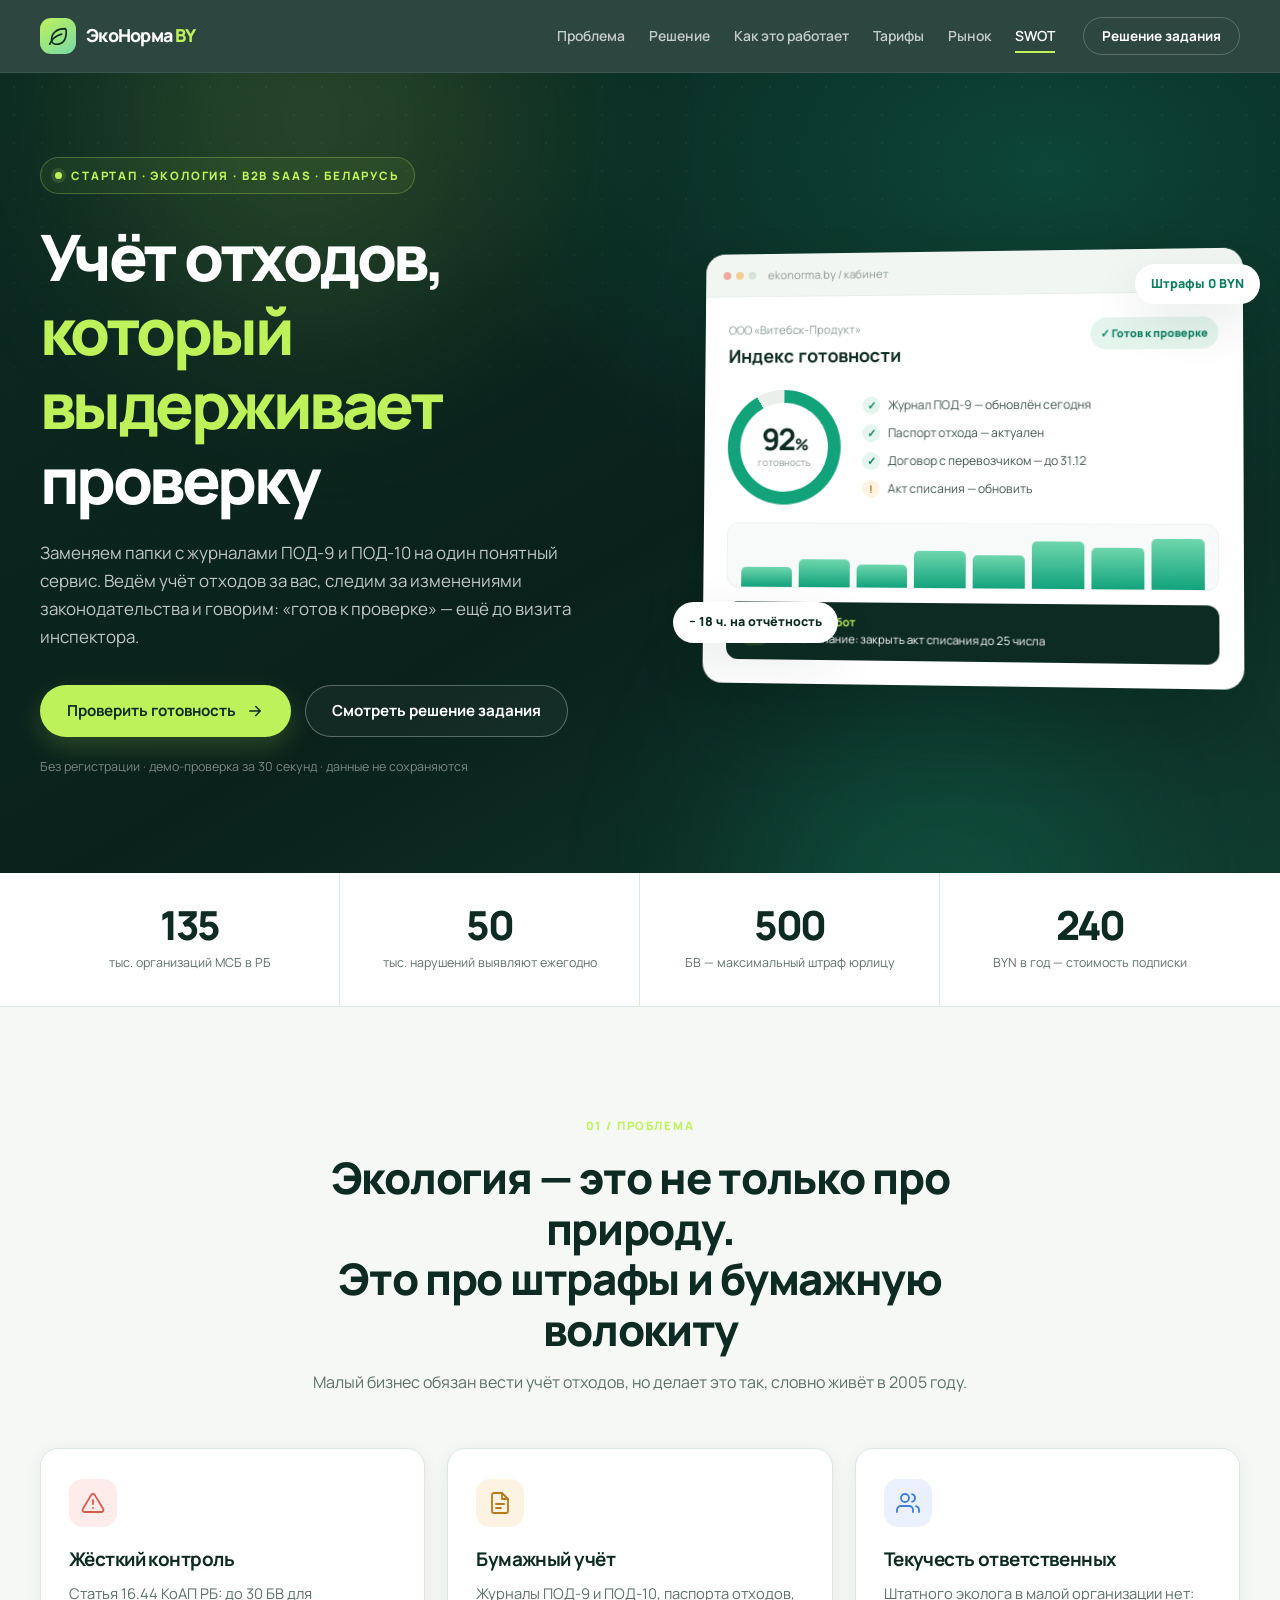
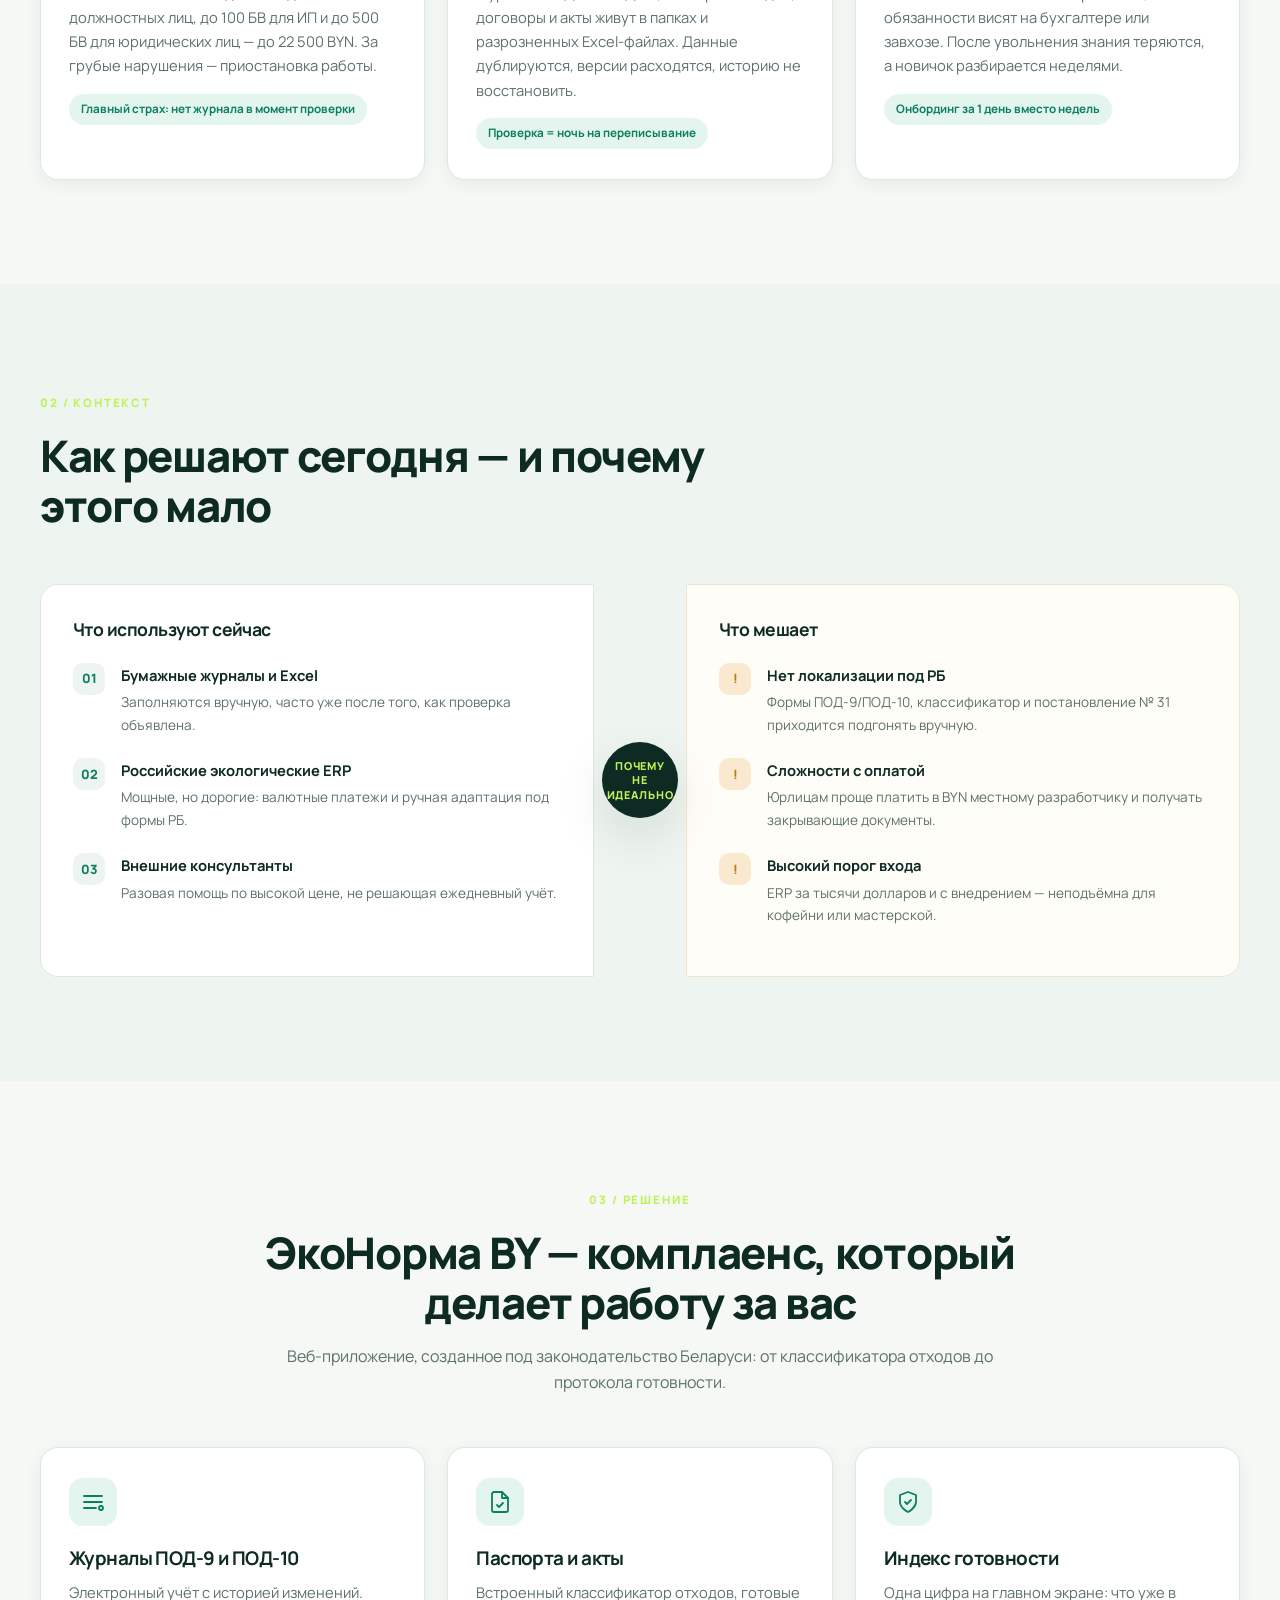
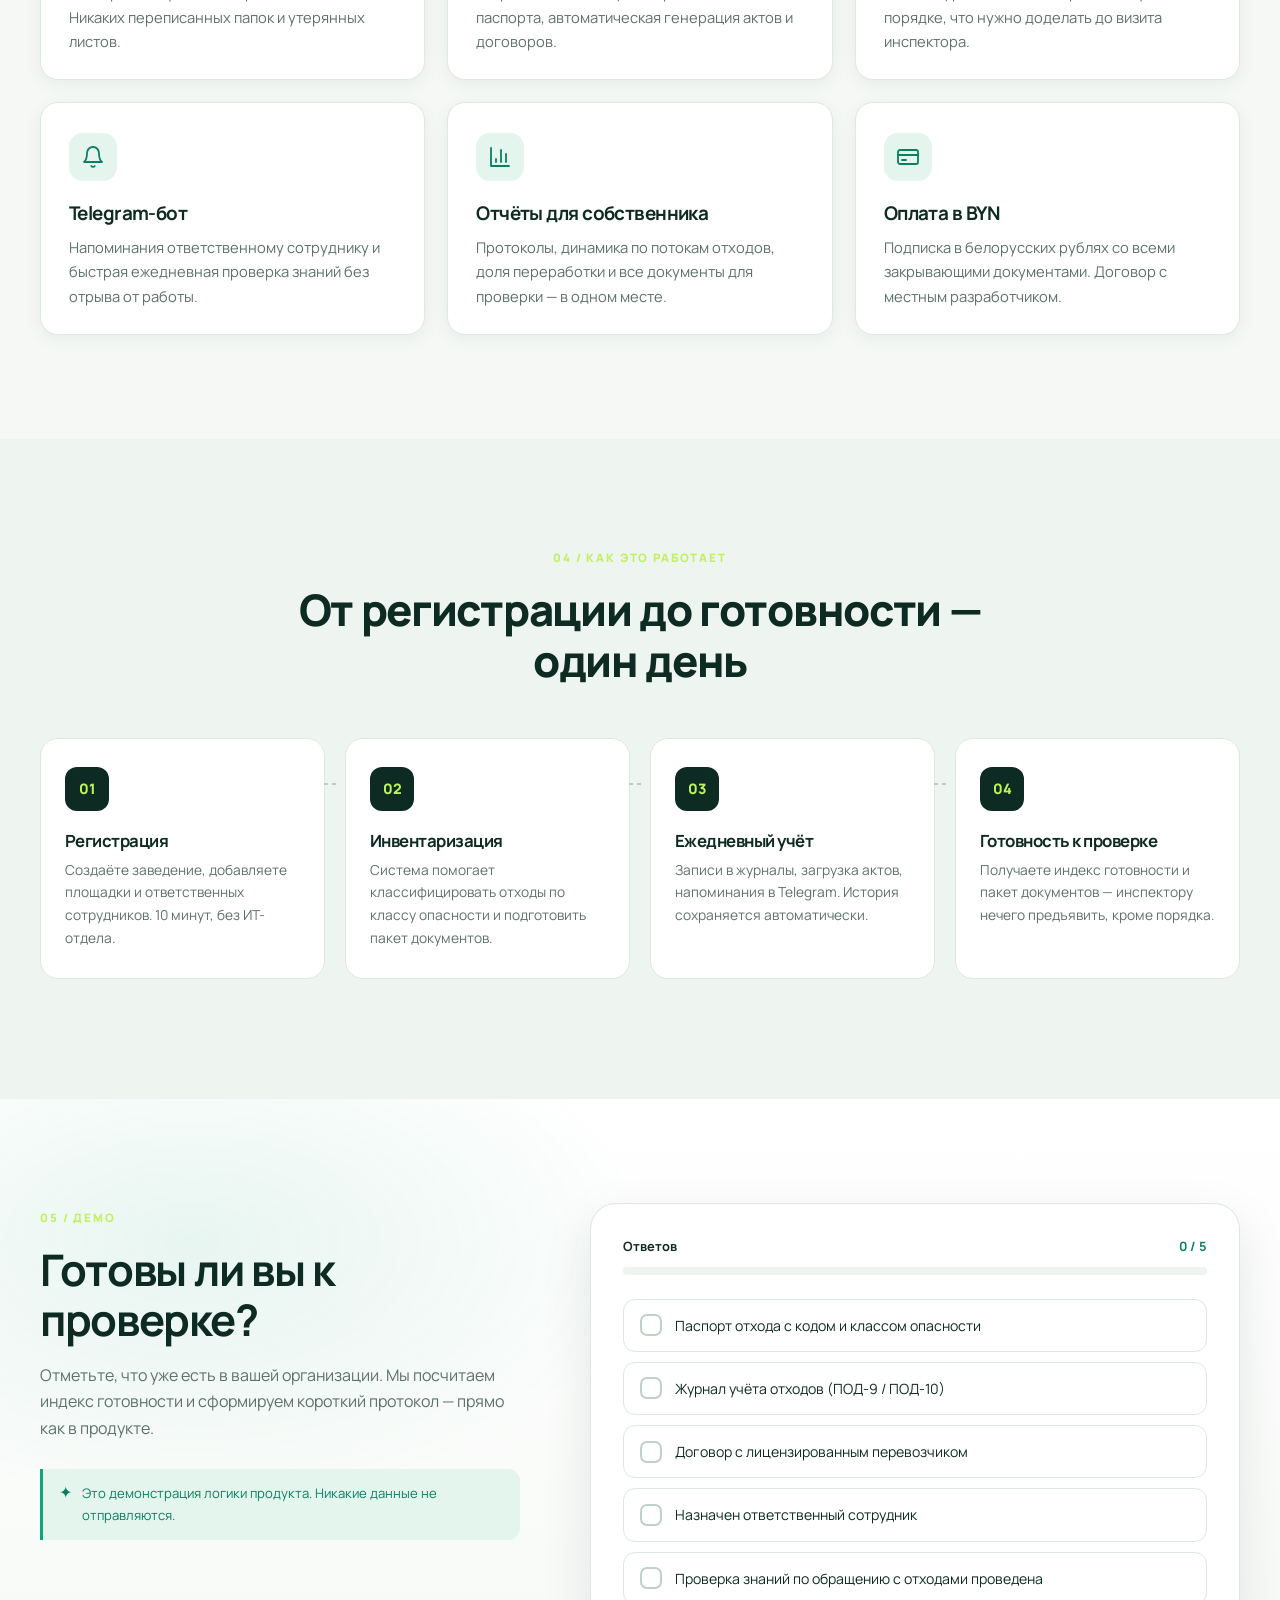
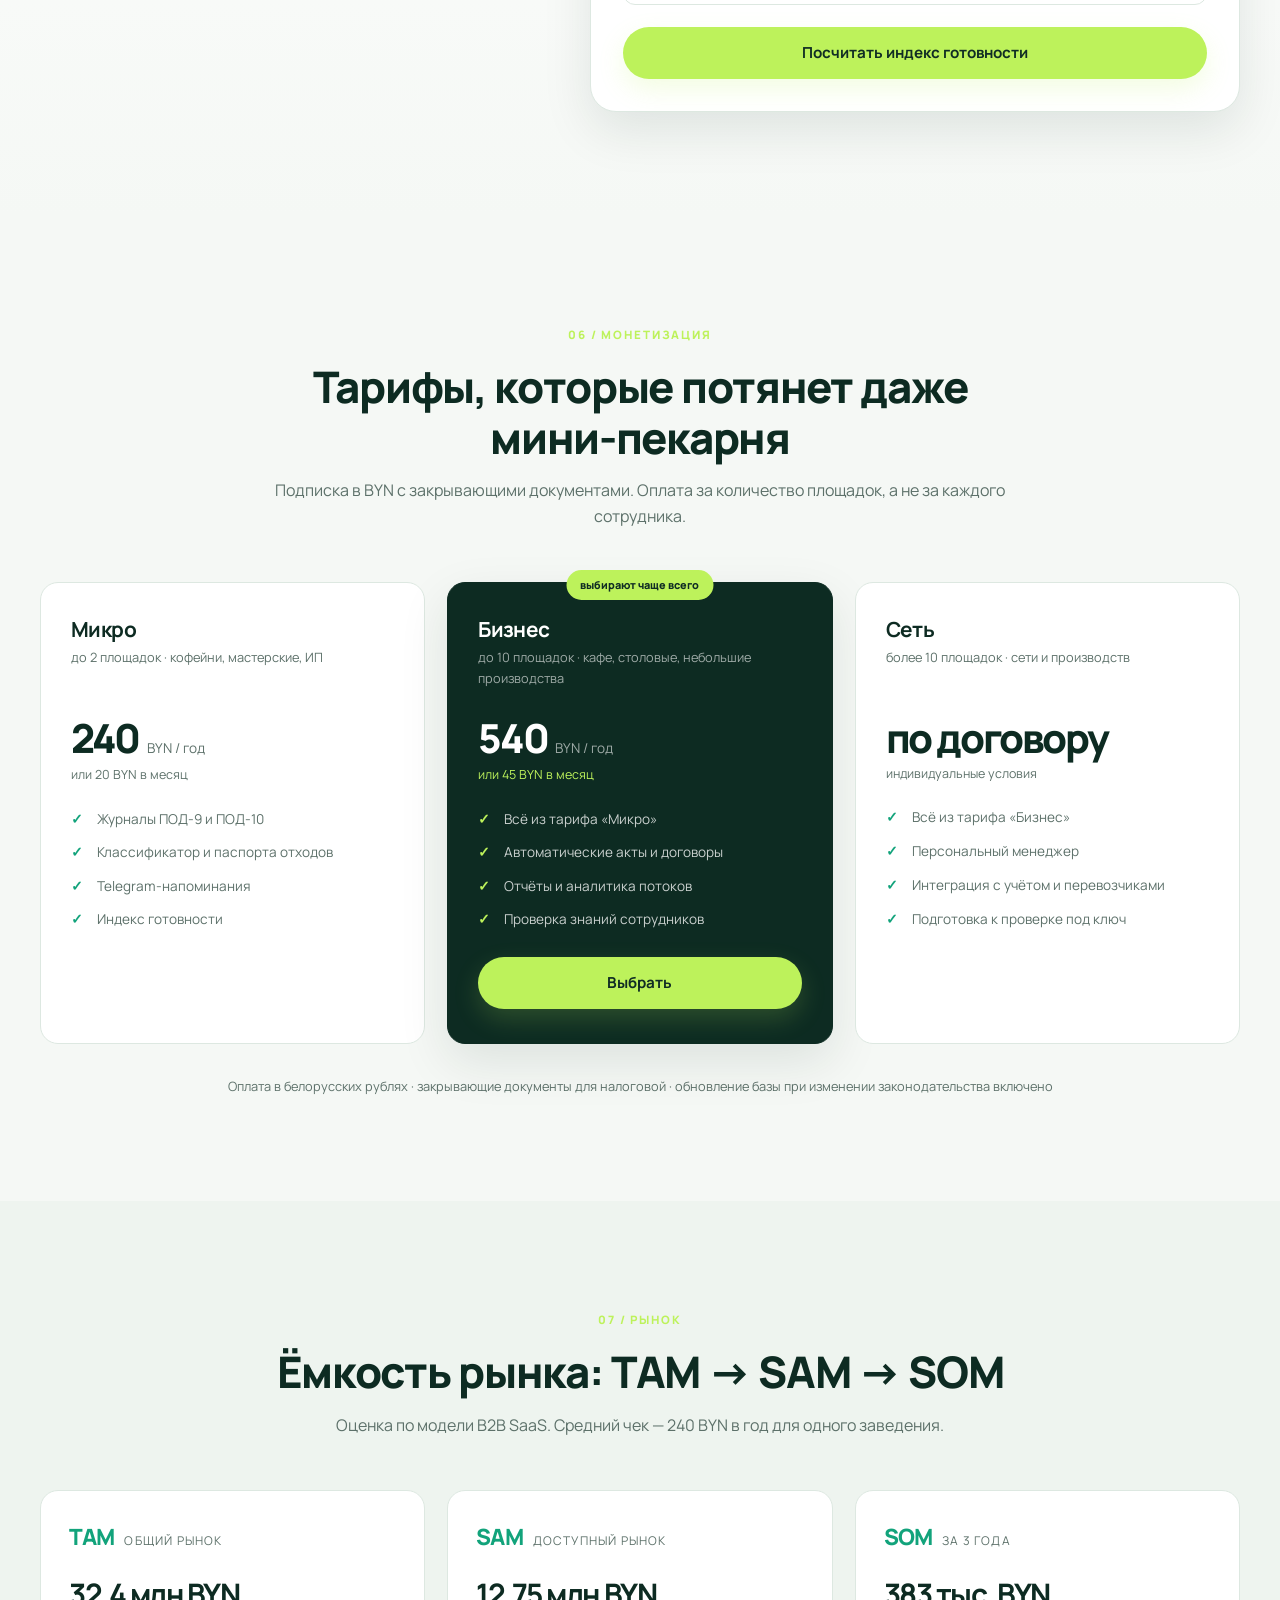
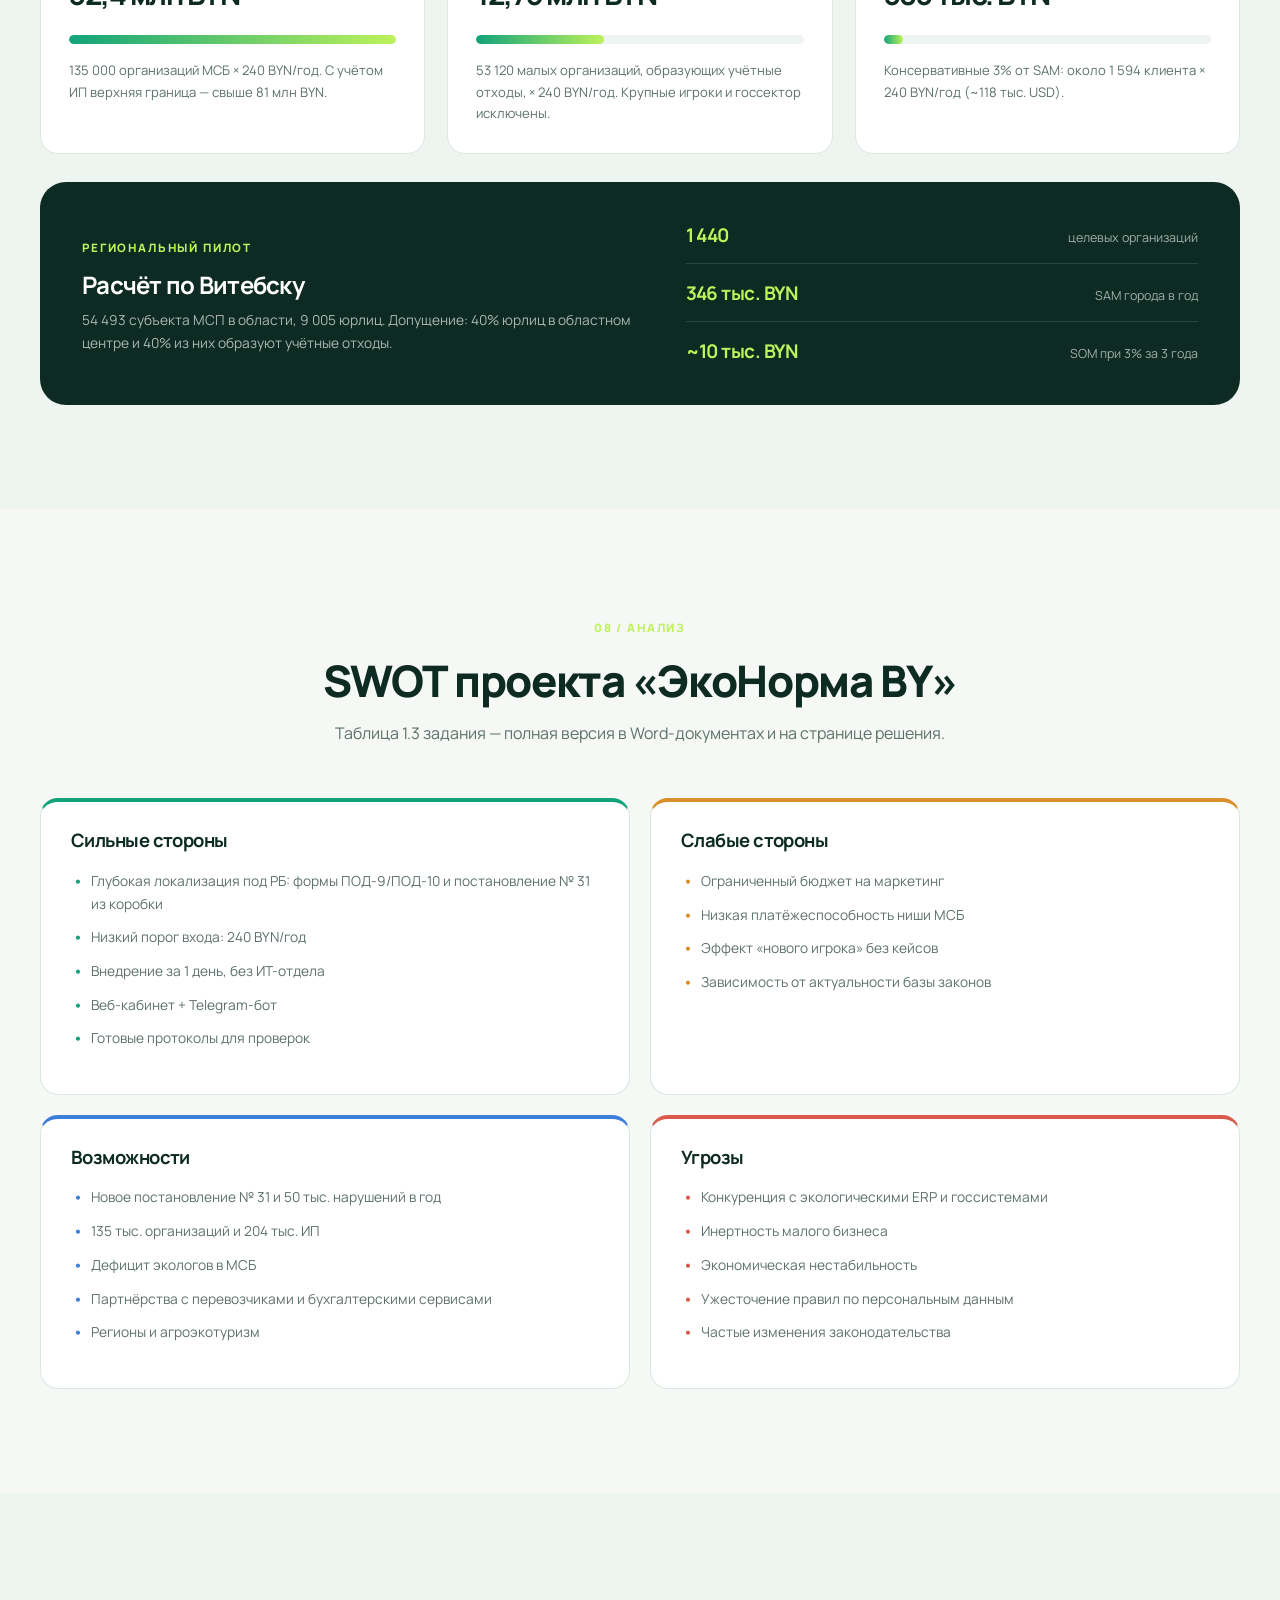
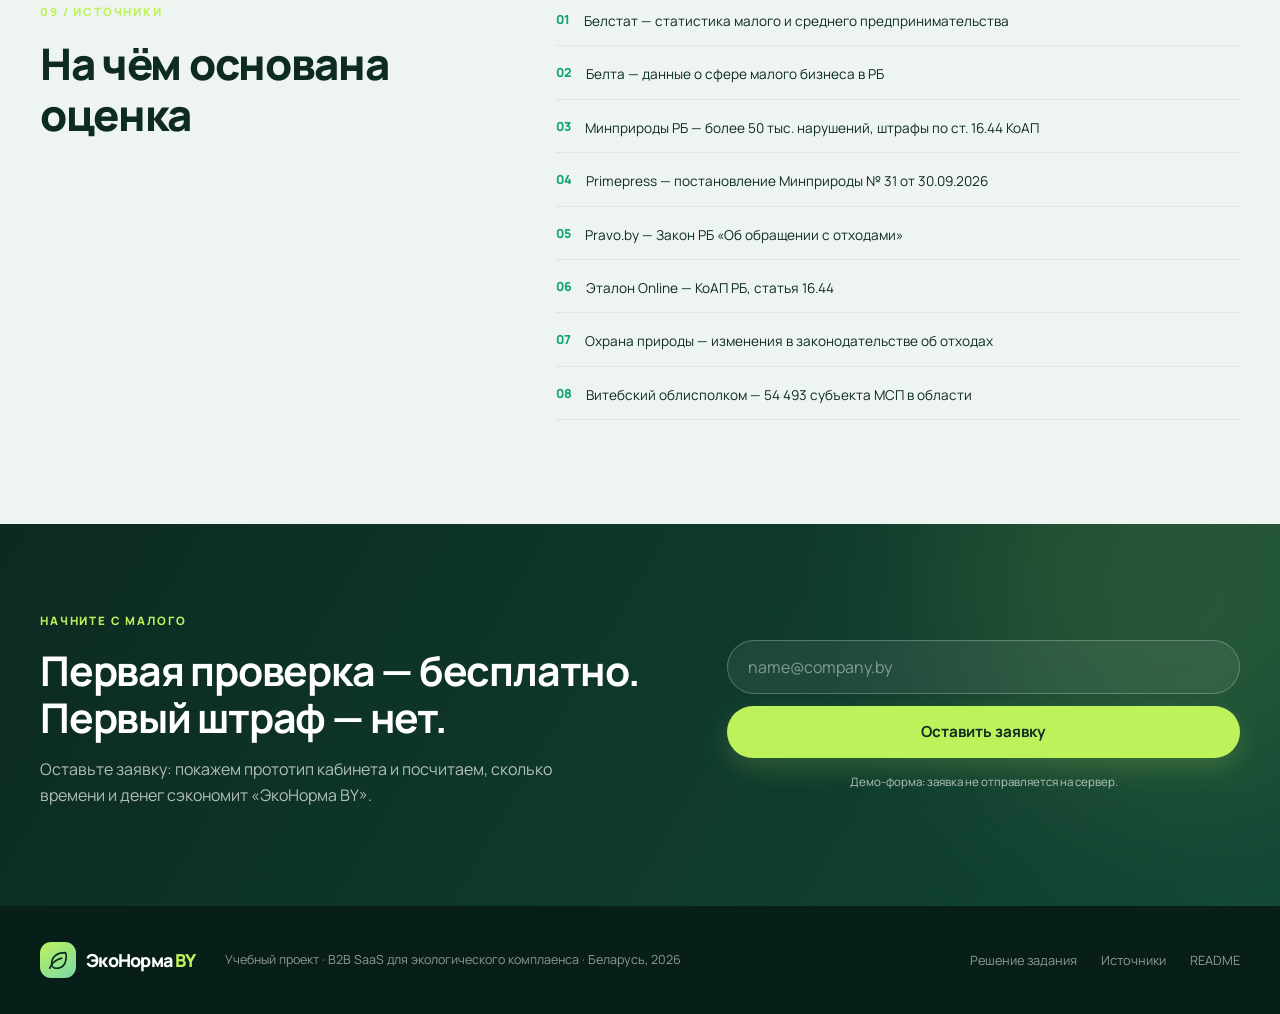
==== index.html @ dafb64b1 "Add NeuroHR-style startup deliverables: 4 docs, landing page, solution and docs generator" ====
<!DOCTYPE html>
<html lang="ru">
<head>
  <meta charset="UTF-8">
  <meta name="viewport" content="width=device-width, initial-scale=1.0">
  <meta name="theme-color" content="#0c2a22">
  <meta name="description" content="ЭкоНорма BY — SaaS для цифрового учёта отходов и подготовки к проверкам Минприроды. Журналы ПОД-9/ПОД-10, Telegram-бот, отчётность в BYN.">
  <meta property="og:title" content="ЭкоНорма BY — учёт отходов без штрафов">
  <meta property="og:description" content="Цифровой журнал учёта отходов, автоматические акты и индекс готовности к проверке для малого бизнеса Беларуси.">
  <meta property="og:type" content="website">
  <title>ЭкоНорма BY — учёт отходов, который выдерживает проверку</title>
  <link rel="icon" href="data:image/svg+xml,%3Csvg xmlns='http://www.w3.org/2000/svg' viewBox='0 0 32 32'%3E%3Crect width='32' height='32' rx='9' fill='%230c2a22'/%3E%3Cpath d='M25 7C14 7 8 12 8 20a6 6 0 0 0 6 6c8 0 12-6 12-16 0-2-1-3-1-3z' fill='none' stroke='%23bdf25b' stroke-width='2'/%3E%3Cpath d='M5 27c2-6 6-9 13-11' fill='none' stroke='%23bdf25b' stroke-width='2'/%3E%3C/svg%3E">
  <link rel="preconnect" href="https://fonts.googleapis.com">
  <link rel="preconnect" href="https://fonts.gstatic.com" crossorigin>
  <link href="https://fonts.googleapis.com/css2?family=Manrope:wght@400;500;600;700;800&amp;display=swap" rel="stylesheet">
  <link rel="stylesheet" href="assets/styles.css">
  <script src="assets/app.js" defer></script>
</head>
<body>
  <a class="skip-link" href="#main">Перейти к содержимому</a>

  <!-- ================= HEADER ================= -->
  <header class="site-header" id="top">
    <div class="container header-inner">
      <a class="brand" href="#top" aria-label="ЭкоНорма BY — на главную">
        <span class="brand-mark" aria-hidden="true">
          <svg viewBox="0 0 24 24" fill="none" stroke="currentColor" stroke-width="1.8" stroke-linecap="round" stroke-linejoin="round">
            <path d="M20 4C10 4 5 9 5 16a5 5 0 0 0 5 5c7 0 11-5 11-14 0-2-1-3-1-3z"/>
            <path d="M3 21c2-6 6-9 13-11"/>
          </svg>
        </span>
        <span class="brand-name">ЭкоНорма<span class="brand-suffix">BY</span></span>
      </a>

      <nav class="nav" id="nav" aria-label="Основная навигация">
        <a href="#problem">Проблема</a>
        <a href="#solution">Решение</a>
        <a href="#how">Как это работает</a>
        <a href="#tariffs">Тарифы</a>
        <a href="#market">Рынок</a>
        <a href="#swot">SWOT</a>
      </nav>

      <div class="header-actions">
        <a class="btn btn-sm btn-ghost" href="reshenie.html">Решение задания</a>
        <button class="menu-toggle" type="button" aria-label="Открыть меню" aria-expanded="false" aria-controls="nav">
          <span></span><span></span><span></span>
        </button>
      </div>
    </div>
  </header>

  <main id="main">
    <!-- ================= HERO ================= -->
    <section class="hero">
      <div class="hero-glow hero-glow-one" aria-hidden="true"></div>
      <div class="hero-glow hero-glow-two" aria-hidden="true"></div>
      <div class="container hero-grid">
        <div class="hero-copy">
          <div class="eyebrow"><span class="pulse"></span> Стартап · Экология · B2B SaaS · Беларусь</div>
          <h1>Учёт отходов,<br><span>который выдерживает</span><br>проверку</h1>
          <p class="hero-lead">
            Заменяем папки с журналами ПОД-9 и ПОД-10 на один понятный сервис.
            Ведём учёт отходов за вас, следим за изменениями законодательства
            и говорим: «готов к проверке» — ещё до визита инспектора.
          </p>
          <div class="hero-actions">
            <a class="btn btn-primary" href="#demo">
              Проверить готовность
              <svg viewBox="0 0 24 24" fill="none" stroke="currentColor" stroke-width="2" stroke-linecap="round" stroke-linejoin="round" aria-hidden="true"><path d="M5 12h14M13 6l6 6-6 6"/></svg>
            </a>
            <a class="btn btn-outline" href="reshenie.html">Смотреть решение задания</a>
          </div>
          <p class="hero-footnote">Без регистрации · демо-проверка за 30 секунд · данные не сохраняются</p>
        </div>

        <div class="hero-visual" aria-label="Пример личного кабинета">
          <div class="mock-window">
            <div class="mock-topbar">
              <div class="mock-dots"><i></i><i></i><i></i></div>
              <span>ekonorma.by / кабинет</span>
              <span class="mock-lock">● защищено</span>
            </div>
            <div class="mock-body">
              <div class="mock-heading">
                <div>
                  <small>ООО «Витебск-Продукт»</small>
                  <strong>Индекс готовности</strong>
                </div>
                <span class="mock-badge">✓ Готов к проверке</span>
              </div>

              <div class="gauge-row">
                <div class="gauge" role="img" aria-label="Индекс готовности 92 процента">
                  <div class="gauge-inner"><strong>92<span>%</span></strong><small>готовность</small></div>
                </div>
                <ul class="mock-list">
                  <li><span class="mock-ok">✓</span> Журнал ПОД-9 — обновлён сегодня</li>
                  <li><span class="mock-ok">✓</span> Паспорт отхода — актуален</li>
                  <li><span class="mock-ok">✓</span> Договор с перевозчиком — до 31.12</li>
                  <li><span class="mock-warn">!</span> Акт списания — обновить</li>
                </ul>
              </div>

              <div class="mock-chart" aria-hidden="true">
                <span style="--h:38%"></span><span style="--h:52%"></span><span style="--h:44%"></span>
                <span style="--h:70%"></span><span style="--h:61%"></span><span style="--h:88%"></span>
                <span style="--h:76%"></span><span style="--h:94%"></span>
              </div>

              <div class="mock-toast">
                <span class="toast-icon">✦</span>
                <span><b>Telegram-бот</b><br>Напоминание: закрыть акт списания до 25 числа</span>
              </div>
            </div>
          </div>
          <div class="float-chip float-chip-one">− 18 ч. на отчётность</div>
          <div class="float-chip float-chip-two">Штрафы 0 BYN</div>
        </div>
      </div>
    </section>

    <!-- ================= STATS ================= -->
    <section class="stats" aria-label="Ключевые цифры рынка">
      <div class="container stats-grid">
        <div class="stat"><strong data-count="135">0</strong><span>тыс. организаций МСБ в РБ</span></div>
        <div class="stat"><strong data-count="50">0</strong><span>тыс. нарушений выявляют ежегодно</span></div>
        <div class="stat"><strong data-count="500">0</strong><span>БВ — максимальный штраф юрлицу</span></div>
        <div class="stat"><strong data-count="240">0</strong><span>BYN в год — стоимость подписки</span></div>
      </div>
    </section>

    <!-- ================= PROBLEM ================= -->
    <section class="section" id="problem">
      <div class="container">
        <div class="section-head">
          <span class="kicker">01 / Проблема</span>
          <h2>Экология — это не только про природу.<br>Это про штрафы и бумажную волокиту</h2>
          <p>Малый бизнес обязан вести учёт отходов, но делает это так, словно живёт в 2005 году.</p>
        </div>

        <div class="cards cards-3">
          <article class="card reveal">
            <span class="card-icon icon-red">
              <svg viewBox="0 0 24 24" fill="none" stroke="currentColor" stroke-width="1.8" stroke-linecap="round" stroke-linejoin="round" aria-hidden="true"><path d="M10.3 3.9 1.8 18a2 2 0 0 0 1.7 3h17a2 2 0 0 0 1.7-3L13.7 3.9a2 2 0 0 0-3.4 0z"/><path d="M12 9v4M12 17h.01"/></svg>
            </span>
            <h3>Жёсткий контроль</h3>
            <p>Статья 16.44 КоАП РБ: до 30 БВ для должностных лиц, до 100 БВ для ИП и до 500 БВ для юридических лиц — до 22 500 BYN. За грубые нарушения — приостановка работы.</p>
            <span class="card-tag">Главный страх: нет журнала в момент проверки</span>
          </article>

          <article class="card reveal">
            <span class="card-icon icon-amber">
              <svg viewBox="0 0 24 24" fill="none" stroke="currentColor" stroke-width="1.8" stroke-linecap="round" stroke-linejoin="round" aria-hidden="true"><path d="M14 2H6a2 2 0 0 0-2 2v16a2 2 0 0 0 2 2h12a2 2 0 0 0 2-2V8z"/><path d="M14 2v6h6M8 13h8M8 17h5"/></svg>
            </span>
            <h3>Бумажный учёт</h3>
            <p>Журналы ПОД-9 и ПОД-10, паспорта отходов, договоры и акты живут в папках и разрозненных Excel-файлах. Данные дублируются, версии расходятся, историю не восстановить.</p>
            <span class="card-tag">Проверка = ночь на переписывание</span>
          </article>

          <article class="card reveal">
            <span class="card-icon icon-blue">
              <svg viewBox="0 0 24 24" fill="none" stroke="currentColor" stroke-width="1.8" stroke-linecap="round" stroke-linejoin="round" aria-hidden="true"><path d="M17 21v-2a4 4 0 0 0-4-4H5a4 4 0 0 0-4 4v2"/><circle cx="9" cy="7" r="4"/><path d="M23 21v-2a4 4 0 0 0-3-3.87M16 3.13a4 4 0 0 1 0 7.75"/></svg>
            </span>
            <h3>Текучесть ответственных</h3>
            <p>Штатного эколога в малой организации нет: обязанности висят на бухгалтере или завхозе. После увольнения знания теряются, а новичок разбирается неделями.</p>
            <span class="card-tag">Онбординг за 1 день вместо недель</span>
          </article>
        </div>
      </div>
    </section>

    <!-- ================= CURRENT SOLUTIONS ================= -->
    <section class="section section-tint">
      <div class="container">
        <div class="section-head section-head-left">
          <span class="kicker">02 / Контекст</span>
          <h2>Как решают сегодня — и почему этого мало</h2>
        </div>
        <div class="compare">
          <div class="compare-col">
            <h3>Что используют сейчас</h3>
            <ul class="plain-list">
              <li><span>01</span><div><b>Бумажные журналы и Excel</b><p>Заполняются вручную, часто уже после того, как проверка объявлена.</p></div></li>
              <li><span>02</span><div><b>Российские экологические ERP</b><p>Мощные, но дорогие: валютные платежи и ручная адаптация под формы РБ.</p></div></li>
              <li><span>03</span><div><b>Внешние консультанты</b><p>Разовая помощь по высокой цене, не решающая ежедневный учёт.</p></div></li>
            </ul>
          </div>
          <div class="compare-divider" aria-hidden="true"><span>почему<br>не идеально</span></div>
          <div class="compare-col compare-col-accent">
            <h3>Что мешает</h3>
            <ul class="plain-list">
              <li><span>!</span><div><b>Нет локализации под РБ</b><p>Формы ПОД-9/ПОД-10, классификатор и постановление № 31 приходится подгонять вручную.</p></div></li>
              <li><span>!</span><div><b>Сложности с оплатой</b><p>Юрлицам проще платить в BYN местному разработчику и получать закрывающие документы.</p></div></li>
              <li><span>!</span><div><b>Высокий порог входа</b><p>ERP за тысячи долларов и с внедрением — неподъёмна для кофейни или мастерской.</p></div></li>
            </ul>
          </div>
        </div>
      </div>
    </section>

    <!-- ================= SOLUTION ================= -->
    <section class="section" id="solution">
      <div class="container">
        <div class="section-head">
          <span class="kicker">03 / Решение</span>
          <h2>ЭкоНорма BY — комплаенс, который делает работу за вас</h2>
          <p>Веб-приложение, созданное под законодательство Беларуси: от классификатора отходов до протокола готовности.</p>
        </div>

        <div class="cards cards-3">
          <article class="card feature reveal">
            <span class="card-icon icon-green">
              <svg viewBox="0 0 24 24" fill="none" stroke="currentColor" stroke-width="1.8" stroke-linecap="round" stroke-linejoin="round" aria-hidden="true"><path d="M3 6h18M3 12h18M3 18h12"/><circle cx="20" cy="18" r="2"/></svg>
            </span>
            <h3>Журналы ПОД-9 и ПОД-10</h3>
            <p>Электронный учёт с историей изменений. Никаких переписанных папок и утерянных листов.</p>
          </article>
          <article class="card feature reveal">
            <span class="card-icon icon-green">
              <svg viewBox="0 0 24 24" fill="none" stroke="currentColor" stroke-width="1.8" stroke-linecap="round" stroke-linejoin="round" aria-hidden="true"><path d="M14 2H6a2 2 0 0 0-2 2v16a2 2 0 0 0 2 2h12a2 2 0 0 0 2-2V8z"/><path d="M14 2v6h6M9 15l2 2 4-4"/></svg>
            </span>
            <h3>Паспорта и акты</h3>
            <p>Встроенный классификатор отходов, готовые паспорта, автоматическая генерация актов и договоров.</p>
          </article>
          <article class="card feature reveal">
            <span class="card-icon icon-green">
              <svg viewBox="0 0 24 24" fill="none" stroke="currentColor" stroke-width="1.8" stroke-linecap="round" stroke-linejoin="round" aria-hidden="true"><path d="M12 22s8-4 8-10V5l-8-3-8 3v7c0 6 8 10 8 10z"/><path d="m9 12 2 2 4-4"/></svg>
            </span>
            <h3>Индекс готовности</h3>
            <p>Одна цифра на главном экране: что уже в порядке, что нужно доделать до визита инспектора.</p>
          </article>
          <article class="card feature reveal">
            <span class="card-icon icon-green">
              <svg viewBox="0 0 24 24" fill="none" stroke="currentColor" stroke-width="1.8" stroke-linecap="round" stroke-linejoin="round" aria-hidden="true"><path d="M18 8a6 6 0 0 0-12 0c0 7-3 9-3 9h18s-3-2-3-9"/><path d="M13.7 21a2 2 0 0 1-3.4 0"/></svg>
            </span>
            <h3>Telegram-бот</h3>
            <p>Напоминания ответственному сотруднику и быстрая ежедневная проверка знаний без отрыва от работы.</p>
          </article>
          <article class="card feature reveal">
            <span class="card-icon icon-green">
              <svg viewBox="0 0 24 24" fill="none" stroke="currentColor" stroke-width="1.8" stroke-linecap="round" stroke-linejoin="round" aria-hidden="true"><path d="M3 3v18h18"/><path d="M18 17V9M13 17V5M8 17v-3"/></svg>
            </span>
            <h3>Отчёты для собственника</h3>
            <p>Протоколы, динамика по потокам отходов, доля переработки и все документы для проверки — в одном месте.</p>
          </article>
          <article class="card feature reveal">
            <span class="card-icon icon-green">
              <svg viewBox="0 0 24 24" fill="none" stroke="currentColor" stroke-width="1.8" stroke-linecap="round" stroke-linejoin="round" aria-hidden="true"><rect x="2" y="5" width="20" height="14" rx="2"/><path d="M2 10h20M6 15h4"/></svg>
            </span>
            <h3>Оплата в BYN</h3>
            <p>Подписка в белорусских рублях со всеми закрывающими документами. Договор с местным разработчиком.</p>
          </article>
        </div>
      </div>
    </section>

    <!-- ================= HOW IT WORKS ================= -->
    <section class="section section-tint" id="how">
      <div class="container">
        <div class="section-head">
          <span class="kicker">04 / Как это работает</span>
          <h2>От регистрации до готовности — один день</h2>
        </div>
        <ol class="steps">
          <li class="step reveal"><span class="step-num">01</span><h3>Регистрация</h3><p>Создаёте заведение, добавляете площадки и ответственных сотрудников. 10 минут, без ИТ-отдела.</p></li>
          <li class="step reveal"><span class="step-num">02</span><h3>Инвентаризация</h3><p>Система помогает классифицировать отходы по классу опасности и подготовить пакет документов.</p></li>
          <li class="step reveal"><span class="step-num">03</span><h3>Ежедневный учёт</h3><p>Записи в журналы, загрузка актов, напоминания в Telegram. История сохраняется автоматически.</p></li>
          <li class="step reveal"><span class="step-num">04</span><h3>Готовность к проверке</h3><p>Получаете индекс готовности и пакет документов — инспектору нечего предъявить, кроме порядка.</p></li>
        </ol>
      </div>
    </section>

    <!-- ================= DEMO ================= -->
    <section class="section demo-section" id="demo">
      <div class="container demo-grid">
        <div class="demo-copy">
          <span class="kicker">05 / Демо</span>
          <h2>Готовы ли вы к проверке?</h2>
          <p>Отметьте, что уже есть в вашей организации. Мы посчитаем индекс готовности и сформируем короткий протокол — прямо как в продукте.</p>
          <div class="demo-hint"><span>✦</span> Это демонстрация логики продукта. Никакие данные не отправляются.</div>
        </div>

        <div class="demo-panel" id="checklist">
          <div class="demo-progress">
            <div class="demo-progress-top"><span>Ответов</span><strong id="answerCount">0 / 5</strong></div>
            <div class="progress-track"><div class="progress-fill" id="progressFill"></div></div>
          </div>
          <div class="check-list" role="group" aria-label="Чек-лист готовности">
            <label class="check-item"><input type="checkbox" value="passport"><span class="check-box"></span><span>Паспорт отхода с кодом и классом опасности</span></label>
            <label class="check-item"><input type="checkbox" value="journal"><span class="check-box"></span><span>Журнал учёта отходов (ПОД-9 / ПОД-10)</span></label>
            <label class="check-item"><input type="checkbox" value="contract"><span class="check-box"></span><span>Договор с лицензированным перевозчиком</span></label>
            <label class="check-item"><input type="checkbox" value="responsible"><span class="check-box"></span><span>Назначен ответственный сотрудник</span></label>
            <label class="check-item"><input type="checkbox" value="training"><span class="check-box"></span><span>Проверка знаний по обращению с отходами проведена</span></label>
          </div>
          <button class="btn btn-primary btn-block" id="checkBtn" type="button">Посчитать индекс готовности</button>
          <div class="demo-result" id="demoResult" hidden>
            <div class="result-head"><strong id="resultTitle"></strong><span id="resultScore"></span></div>
            <p id="resultText"></p>
            <button class="btn btn-outline btn-block" id="protocolBtn" type="button">Сформировать протокол</button>
          </div>
          <pre class="protocol" id="protocol" hidden></pre>
        </div>
      </div>
    </section>

    <!-- ================= TARIFFS ================= -->
    <section class="section" id="tariffs">
      <div class="container">
        <div class="section-head">
          <span class="kicker">06 / Монетизация</span>
          <h2>Тарифы, которые потянет даже мини-пекарня</h2>
          <p>Подписка в BYN с закрывающими документами. Оплата за количество площадок, а не за каждого сотрудника.</p>
        </div>
        <div class="tariffs">
          <article class="tariff reveal">
            <h3>Микро</h3>
            <p class="tariff-for">до 2 площадок · кофейни, мастерские, ИП</p>
            <div class="tariff-price"><strong>240</strong><span>BYN / год</span></div>
            <p class="tariff-month">или 20 BYN в месяц</p>
            <ul>
              <li>Журналы ПОД-9 и ПОД-10</li>
              <li>Классификатор и паспорта отходов</li>
              <li>Telegram-напоминания</li>
              <li>Индекс готовности</li>
            </ul>
            <a class="btn btn-outline btn-block" href="#cta">Выбрать</a>
          </article>
          <article class="tariff tariff-featured reveal">
            <span class="tariff-badge">выбирают чаще всего</span>
            <h3>Бизнес</h3>
            <p class="tariff-for">до 10 площадок · кафе, столовые, небольшие производства</p>
            <div class="tariff-price"><strong>540</strong><span>BYN / год</span></div>
            <p class="tariff-month">или 45 BYN в месяц</p>
            <ul>
              <li>Всё из тарифа «Микро»</li>
              <li>Автоматические акты и договоры</li>
              <li>Отчёты и аналитика потоков</li>
              <li>Проверка знаний сотрудников</li>
            </ul>
            <a class="btn btn-primary btn-block" href="#cta">Выбрать</a>
          </article>
          <article class="tariff reveal">
            <h3>Сеть</h3>
            <p class="tariff-for">более 10 площадок · сети и производств</p>
            <div class="tariff-price"><strong>по договору</strong></div>
            <p class="tariff-month">индивидуальные условия</p>
            <ul>
              <li>Всё из тарифа «Бизнес»</li>
              <li>Персональный менеджер</li>
              <li>Интеграция с учётом и перевозчиками</li>
              <li>Подготовка к проверке под ключ</li>
            </ul>
            <a class="btn btn-outline btn-block" href="#cta">Обсудить</a>
          </article>
        </div>
        <p class="tariff-note">Оплата в белорусских рублях · закрывающие документы для налоговой · обновление базы при изменении законодательства включено</p>
      </div>
    </section>

    <!-- ================= MARKET ================= -->
    <section class="section section-tint" id="market">
      <div class="container">
        <div class="section-head">
          <span class="kicker">07 / Рынок</span>
          <h2>Ёмкость рынка: TAM → SAM → SOM</h2>
          <p>Оценка по модели B2B SaaS. Средний чек — 240 BYN в год для одного заведения.</p>
        </div>

        <div class="market-grid">
          <div class="market-card reveal">
            <div class="market-label"><span>TAM</span><small>общий рынок</small></div>
            <strong>32,4 млн BYN</strong>
            <div class="bar"><i style="--w:100%"></i></div>
            <p>135 000 организаций МСБ × 240 BYN/год. С учётом ИП верхняя граница — свыше 81 млн BYN.</p>
          </div>
          <div class="market-card reveal">
            <div class="market-label"><span>SAM</span><small>доступный рынок</small></div>
            <strong>12,75 млн BYN</strong>
            <div class="bar"><i style="--w:39%"></i></div>
            <p>53 120 малых организаций, образующих учётные отходы, × 240 BYN/год. Крупные игроки и госсектор исключены.</p>
          </div>
          <div class="market-card reveal">
            <div class="market-label"><span>SOM</span><small>за 3 года</small></div>
            <strong>383 тыс. BYN</strong>
            <div class="bar"><i style="--w:6%"></i></div>
            <p>Консервативные 3% от SAM: около 1 594 клиента × 240 BYN/год (~118 тыс. USD).</p>
          </div>
        </div>

        <div class="vitebsk">
          <div>
            <span class="kicker">Региональный пилот</span>
            <h3>Расчёт по Витебску</h3>
            <p>54 493 субъекта МСП в области, 9 005 юрлиц. Допущение: 40% юрлиц в областном центре и 40% из них образуют учётные отходы.</p>
          </div>
          <div class="vitebsk-numbers">
            <div><strong>1 440</strong><span>целевых организаций</span></div>
            <div><strong>346 тыс. BYN</strong><span>SAM города в год</span></div>
            <div><strong>~10 тыс. BYN</strong><span>SOM при 3% за 3 года</span></div>
          </div>
        </div>
      </div>
    </section>

    <!-- ================= SWOT ================= -->
    <section class="section" id="swot">
      <div class="container">
        <div class="section-head">
          <span class="kicker">08 / Анализ</span>
          <h2>SWOT проекта «ЭкоНорма BY»</h2>
          <p>Таблица 1.3 задания — полная версия в Word-документах и на странице решения.</p>
        </div>
        <div class="swot-grid">
          <div class="swot swot-s reveal"><h3>Сильные стороны</h3><ul>
            <li>Глубокая локализация под РБ: формы ПОД-9/ПОД-10 и постановление № 31 из коробки</li>
            <li>Низкий порог входа: 240 BYN/год</li>
            <li>Внедрение за 1 день, без ИТ-отдела</li>
            <li>Веб-кабинет + Telegram-бот</li>
            <li>Готовые протоколы для проверок</li>
          </ul></div>
          <div class="swot swot-w reveal"><h3>Слабые стороны</h3><ul>
            <li>Ограниченный бюджет на маркетинг</li>
            <li>Низкая платёжеспособность ниши МСБ</li>
            <li>Эффект «нового игрока» без кейсов</li>
            <li>Зависимость от актуальности базы законов</li>
          </ul></div>
          <div class="swot swot-o reveal"><h3>Возможности</h3><ul>
            <li>Новое постановление № 31 и 50 тыс. нарушений в год</li>
            <li>135 тыс. организаций и 204 тыс. ИП</li>
            <li>Дефицит экологов в МСБ</li>
            <li>Партнёрства с перевозчиками и бухгалтерскими сервисами</li>
            <li>Регионы и агроэкотуризм</li>
          </ul></div>
          <div class="swot swot-t reveal"><h3>Угрозы</h3><ul>
            <li>Конкуренция с экологическими ERP и госсистемами</li>
            <li>Инертность малого бизнеса</li>
            <li>Экономическая нестабильность</li>
            <li>Ужесточение правил по персональным данным</li>
            <li>Частые изменения законодательства</li>
          </ul></div>
        </div>
      </div>
    </section>

    <!-- ================= SOURCES ================= -->
    <section class="section section-tint" id="sources">
      <div class="container sources-grid">
        <div class="section-head section-head-left">
          <span class="kicker">09 / Источники</span>
          <h2>На чём основана оценка</h2>
        </div>
        <ol class="sources-list">
          <li><a href="https://www.belstat.gov.by/" target="_blank" rel="noopener">Белстат — статистика малого и среднего предпринимательства</a></li>
          <li><a href="https://belta.by/" target="_blank" rel="noopener">Белта — данные о сфере малого бизнеса в РБ</a></li>
          <li><a href="https://minpriroda.gov.by/ru/news-ru/view/minprirody-vyjavilo-bolee-50-tys-narushenij-prirodooxrannogo-zakonodatelstva-5331/" target="_blank" rel="noopener">Минприроды РБ — более 50 тыс. нарушений, штрафы по ст. 16.44 КоАП</a></li>
          <li><a href="https://primepress.by/news/ekonomika/poryadok_inventarizatsii_i_oformleniya_pasporta_perevozki_otkhodov_proizvodstva_utochnen_v_belarusi-57288" target="_blank" rel="noopener">Primepress — постановление Минприроды № 31 от 30.09.2026</a></li>
          <li><a href="https://pravo.by/document?guid=3871&amp;p0=h10700271" target="_blank" rel="noopener">Pravo.by — Закон РБ «Об обращении с отходами»</a></li>
          <li><a href="https://etalonline.by/document?regnum=hk2100091" target="_blank" rel="noopener">Эталон Online — КоАП РБ, статья 16.44</a></li>
          <li><a href="https://ohranaprirody.gov.by/chto-izmenitsya-v-zakonodatelstve-ob-obrashhenii-s-othodami/" target="_blank" rel="noopener">Охрана природы — изменения в законодательстве об отходах</a></li>
          <li><a href="https://vitebsk-region.gov.by/ekonomika/predprinimatelstvo/en" target="_blank" rel="noopener">Витебский облисполком — 54 493 субъекта МСП в области</a></li>
        </ol>
      </div>
    </section>

    <!-- ================= CTA ================= -->
    <section class="cta" id="cta">
      <div class="cta-glow" aria-hidden="true"></div>
      <div class="container cta-inner">
        <div>
          <span class="kicker">Начните с малого</span>
          <h2>Первая проверка — бесплатно.<br>Первый штраф — нет.</h2>
          <p>Оставьте заявку: покажем прототип кабинета и посчитаем, сколько времени и денег сэкономит «ЭкоНорма BY».</p>
        </div>
        <form class="cta-form" id="leadForm" novalidate>
          <label class="sr-only" for="email">Ваш e-mail</label>
          <input id="email" name="email" type="email" placeholder="name@company.by" required autocomplete="email">
          <button class="btn btn-primary" type="submit">Оставить заявку</button>
          <p class="form-note" id="formNote">Демо-форма: заявка не отправляется на сервер.</p>
        </form>
      </div>
    </section>
  </main>

  <!-- ================= FOOTER ================= -->
  <footer class="footer">
    <div class="container footer-inner">
      <a class="brand" href="#top">
        <span class="brand-mark" aria-hidden="true">
          <svg viewBox="0 0 24 24" fill="none" stroke="currentColor" stroke-width="1.8" stroke-linecap="round" stroke-linejoin="round"><path d="M20 4C10 4 5 9 5 16a5 5 0 0 0 5 5c7 0 11-5 11-14 0-2-1-3-1-3z"/><path d="M3 21c2-6 6-9 13-11"/></svg>
        </span>
        <span class="brand-name">ЭкоНорма<span class="brand-suffix">BY</span></span>
      </a>
      <p>Учебный проект · B2B SaaS для экологического комплаенса · Беларусь, 2026</p>
      <div class="footer-links">
        <a href="reshenie.html">Решение задания</a>
        <a href="#sources">Источники</a>
        <a href="README.md">README</a>
      </div>
    </div>
  </footer>
</body>
</html>
---- assets/styles.css ----
/* ============================================================
   ЭкоНорма BY — стили лендинга
   ============================================================ */

:root {
  --ink: #0d2b22;
  --ink-2: #143a2f;
  --green: #12a37b;
  --green-dark: #0b7f60;
  --green-soft: #e4f5ee;
  --lime: #bdf25b;
  --bg: #f5f8f5;
  --surface: #ffffff;
  --tint: #eef4ef;
  --muted: #5d716a;
  --line: #dde8e1;
  --red: #d95a4a;
  --amber: #d9902b;
  --blue: #3d7fd6;
  --shadow-sm: 0 4px 18px rgba(13, 43, 34, .06);
  --shadow-md: 0 18px 50px rgba(13, 43, 34, .10);
  --shadow-lg: 0 40px 90px rgba(4, 28, 21, .28);
  --radius: 18px;
  --radius-lg: 26px;
  --font: "Manrope", -apple-system, BlinkMacSystemFont, "Segoe UI", Roboto, "Helvetica Neue", Arial, sans-serif;
}

*, *::before, *::after { box-sizing: border-box; }

html { scroll-behavior: smooth; scroll-padding-top: 84px; }

body {
  margin: 0;
  font-family: var(--font);
  color: var(--ink);
  background: var(--bg);
  line-height: 1.65;
  -webkit-font-smoothing: antialiased;
  overflow-x: hidden;
}

img, svg { display: block; max-width: 100%; }
a { color: inherit; text-decoration: none; }
button, input { font: inherit; }
h1, h2, h3, p, ul, ol { margin-top: 0; }
h1, h2, h3 { line-height: 1.16; letter-spacing: -.03em; }
ul, ol { padding-left: 0; list-style: none; }

.sr-only {
  position: absolute; width: 1px; height: 1px; padding: 0; margin: -1px;
  overflow: hidden; clip: rect(0, 0, 0, 0); white-space: nowrap; border: 0;
}

.skip-link {
  position: fixed; top: -60px; left: 16px; z-index: 1000;
  background: var(--lime); color: var(--ink); padding: 10px 16px; border-radius: 8px;
  font-weight: 700; transition: top .2s;
}
.skip-link:focus { top: 12px; }

:focus-visible { outline: 3px solid var(--lime); outline-offset: 3px; }

.container { width: min(1200px, calc(100% - 48px)); margin-inline: auto; }

/* ---------------- Buttons ---------------- */
.btn {
  display: inline-flex; align-items: center; justify-content: center; gap: 10px;
  min-height: 52px; padding: 0 26px; border-radius: 100px; border: 1px solid transparent;
  font-weight: 700; font-size: .95rem; cursor: pointer; white-space: nowrap;
  transition: transform .2s, background .2s, border-color .2s, box-shadow .2s;
}
.btn svg { width: 18px; height: 18px; transition: transform .2s; }
.btn:hover svg { transform: translateX(4px); }
.btn:hover { transform: translateY(-2px); }
.btn:active { transform: translateY(0); }
.btn-sm { min-height: 38px; padding: 0 18px; font-size: .85rem; }
.btn-block { width: 100%; }
.btn-primary { background: var(--lime); color: #102d24; box-shadow: 0 10px 26px rgba(189, 242, 91, .18); }
.btn-primary:hover { background: #c9fa6c; box-shadow: 0 14px 34px rgba(189, 242, 91, .3); }
.btn-outline { border-color: rgba(255, 255, 255, .3); color: #fff; background: rgba(255, 255, 255, .04); }
.btn-outline:hover { border-color: var(--lime); color: var(--lime); background: rgba(189, 242, 91, .07); }
.btn-ghost { border-color: rgba(255, 255, 255, .22); color: #fff; }
.btn-ghost:hover { border-color: var(--lime); color: var(--lime); }

/* ---------------- Header ---------------- */
.site-header {
  position: sticky; top: 0; z-index: 100;
  background: rgba(12, 42, 34, .86);
  backdrop-filter: blur(16px); -webkit-backdrop-filter: blur(16px);
  border-bottom: 1px solid rgba(255, 255, 255, .08);
  transition: background .25s, box-shadow .25s;
}
.site-header.scrolled { background: rgba(9, 34, 27, .96); box-shadow: 0 10px 30px rgba(0, 0, 0, .18); }
.header-inner { display: flex; align-items: center; gap: 28px; min-height: 72px; }
.brand { display: inline-flex; align-items: center; gap: 10px; flex: 0 0 auto; }
.brand-mark {
  width: 36px; height: 36px; display: grid; place-items: center; border-radius: 11px;
  background: linear-gradient(145deg, var(--lime), #79d9a6); color: #0c2a22;
}
.brand-mark svg { width: 22px; height: 22px; }
.brand-name { color: #fff; font-size: 1.12rem; font-weight: 800; letter-spacing: -.04em; }
.brand-suffix { color: var(--lime); margin-left: 3px; }
.nav { display: flex; align-items: center; gap: 24px; margin-left: auto; }
.nav a {
  color: rgba(255, 255, 255, .72); font-size: .87rem; font-weight: 600;
  padding: 6px 0; position: relative; transition: color .2s;
}
.nav a::after {
  content: ""; position: absolute; left: 0; right: 100%; bottom: 0; height: 2px;
  background: var(--lime); transition: right .25s;
}
.nav a:hover, .nav a.active { color: #fff; }
.nav a:hover::after, .nav a.active::after { right: 0; }
.header-actions { display: flex; align-items: center; gap: 12px; }
.menu-toggle {
  display: none; width: 40px; height: 40px; border-radius: 10px;
  background: rgba(255, 255, 255, .08); border: 1px solid rgba(255, 255, 255, .16);
  cursor: pointer; padding: 10px;
}
.menu-toggle span { display: block; height: 2px; background: #fff; border-radius: 2px; margin: 4px 0; transition: .25s; }

/* ---------------- Hero ---------------- */
.hero {
  position: relative; overflow: hidden; padding: 84px 0 96px;
  background:
    radial-gradient(1000px 620px at 82% 12%, rgba(18, 163, 123, .28), transparent 60%),
    linear-gradient(150deg, #0c2a22 0%, #0a211b 55%, #103b2e 100%);
  color: #fff;
}
.hero::after {
  content: ""; position: absolute; inset: 0; pointer-events: none; opacity: .35;
  background-image: radial-gradient(rgba(255, 255, 255, .13) 1px, transparent 1px);
  background-size: 28px 28px;
  mask-image: linear-gradient(to bottom, #000, transparent 70%);
}
.hero-glow { position: absolute; border-radius: 50%; filter: blur(90px); pointer-events: none; }
.hero-glow-one { width: 420px; height: 420px; background: rgba(189, 242, 91, .14); top: -160px; left: 8%; }
.hero-glow-two { width: 380px; height: 380px; background: rgba(18, 163, 123, .22); bottom: -200px; right: 12%; }
.hero-grid {
  position: relative; z-index: 2; display: grid; grid-template-columns: 1.04fr .96fr;
  gap: 72px; align-items: center;
}
.eyebrow, .kicker {
  display: inline-flex; align-items: center; gap: 9px; text-transform: uppercase;
  letter-spacing: .16em; font-size: .72rem; font-weight: 800; color: var(--lime);
}
.eyebrow { padding: 8px 14px; border: 1px solid rgba(189, 242, 91, .28); border-radius: 100px; background: rgba(189, 242, 91, .06); }
.pulse { width: 7px; height: 7px; border-radius: 50%; background: var(--lime); box-shadow: 0 0 0 4px rgba(189, 242, 91, .14); }
.hero h1 { font-size: clamp(2.6rem, 5vw, 4.35rem); font-weight: 800; margin: 26px 0 22px; letter-spacing: -.055em; }
.hero h1 span { color: var(--lime); }
.hero-lead { max-width: 560px; color: rgba(255, 255, 255, .74); font-size: 1.06rem; margin-bottom: 34px; }
.hero-actions { display: flex; flex-wrap: wrap; gap: 14px; }
.hero-footnote { margin: 20px 0 0; font-size: .78rem; color: rgba(255, 255, 255, .46); }

/* ---------------- Mock dashboard ---------------- */
.hero-visual { position: relative; padding: 18px 0; }
.mock-window {
  background: #fff; border-radius: 20px; overflow: hidden; color: var(--ink);
  box-shadow: var(--shadow-lg); transform: perspective(1400px) rotateY(-5deg) rotateX(2deg);
  transition: transform .5s;
}
.hero-visual:hover .mock-window { transform: perspective(1400px) rotateY(0) rotateX(0); }
.mock-topbar {
  display: flex; align-items: center; gap: 12px; padding: 12px 18px;
  background: #f2f6f3; border-bottom: 1px solid #e7eee9;
  font-size: .72rem; color: #8b9b94;
}
.mock-dots { display: flex; gap: 5px; }
.mock-dots i { width: 8px; height: 8px; border-radius: 50%; background: #d6e2da; }
.mock-dots i:first-child { background: #f0a89f; }
.mock-dots i:nth-child(2) { background: #f0cf92; }
.mock-lock { margin-left: auto; color: var(--green); font-weight: 700; }
.mock-body { padding: 24px; }
.mock-heading { display: flex; align-items: flex-start; justify-content: space-between; gap: 12px; }
.mock-heading small { display: block; color: #8b9b94; font-size: .72rem; }
.mock-heading strong { display: block; font-size: 1.15rem; margin-top: 2px; }
.mock-badge {
  background: var(--green-soft); color: var(--green-dark); font-size: .68rem; font-weight: 800;
  padding: 7px 10px; border-radius: 100px; white-space: nowrap;
}
.gauge-row { display: flex; align-items: center; gap: 22px; margin: 20px 0 18px; }
.gauge {
  flex: 0 0 116px; height: 116px; border-radius: 50%; display: grid; place-items: center;
  background: conic-gradient(var(--green) 0 92%, #eaf1ec 92% 100%);
  box-shadow: inset 0 0 0 1px rgba(0, 0, 0, .03);
}
.gauge-inner {
  width: 90px; height: 90px; border-radius: 50%; background: #fff; display: grid;
  place-content: center; text-align: center;
}
.gauge-inner strong { font-size: 1.9rem; letter-spacing: -.05em; line-height: 1; }
.gauge-inner strong span { font-size: 1rem; }
.gauge-inner small { font-size: .62rem; color: #8b9b94; }
.mock-list { flex: 1; display: grid; gap: 8px; margin: 0; font-size: .76rem; color: #42564e; }
.mock-list li { display: flex; align-items: center; gap: 8px; }
.mock-ok, .mock-warn {
  width: 18px; height: 18px; flex: 0 0 18px; border-radius: 50%; display: grid;
  place-items: center; font-size: .66rem; font-weight: 800;
  background: var(--green-soft); color: var(--green-dark);
}
.mock-warn { background: #fdf3e2; color: #b97a1c; }
.mock-chart {
  display: flex; align-items: flex-end; gap: 7px; height: 66px; padding: 10px 14px 0;
  border-radius: 12px; background: #f7faf8; border: 1px solid #eef3ef;
}
.mock-chart span {
  flex: 1; height: var(--h); border-radius: 5px 5px 0 0;
  background: linear-gradient(to top, var(--green), #6fd6ae);
}
.mock-toast {
  display: flex; align-items: center; gap: 11px; margin-top: 14px; padding: 12px 14px;
  border-radius: 12px; background: #0d2b22; color: #fff; font-size: .72rem; line-height: 1.45;
}
.mock-toast b { color: var(--lime); }
.toast-icon {
  width: 30px; height: 30px; flex: 0 0 30px; border-radius: 9px; display: grid; place-items: center;
  background: rgba(189, 242, 91, .14); color: var(--lime);
}
.float-chip {
  position: absolute; z-index: 3; padding: 10px 16px; border-radius: 100px;
  background: #fff; color: var(--ink); font-size: .78rem; font-weight: 800;
  box-shadow: var(--shadow-md); animation: float 5s ease-in-out infinite;
}
.float-chip-one { left: -26px; bottom: 60px; }
.float-chip-two { right: -20px; top: 32px; animation-delay: -2.5s; color: var(--green-dark); }
@keyframes float { 0%, 100% { transform: translateY(0); } 50% { transform: translateY(-10px); } }

/* ---------------- Stats ---------------- */
.stats { background: #fff; border-bottom: 1px solid var(--line); }
.stats-grid { display: grid; grid-template-columns: repeat(4, 1fr); }
.stat { padding: 32px 24px; text-align: center; border-right: 1px solid var(--line); }
.stat:last-child { border-right: 0; }
.stat strong { display: block; font-size: 2.5rem; font-weight: 800; letter-spacing: -.06em; color: var(--ink); line-height: 1; }
.stat span { display: block; margin-top: 8px; font-size: .78rem; color: var(--muted); }

/* ---------------- Sections ---------------- */
.section { padding: 104px 0; }
.section-tint { background: var(--tint); }
.section-head { max-width: 760px; margin: 0 auto 52px; text-align: center; }
.section-head-left { margin-left: 0; text-align: left; }
.section-head h2 { font-size: clamp(1.9rem, 3.4vw, 2.9rem); font-weight: 800; margin: 16px 0 14px; }
.section-head p { color: var(--muted); font-size: 1rem; margin-bottom: 0; }

/* ---------------- Cards ---------------- */
.cards { display: grid; gap: 22px; }
.cards-3 { grid-template-columns: repeat(3, 1fr); }
.card {
  background: var(--surface); border: 1px solid var(--line); border-radius: var(--radius);
  padding: 30px 28px; box-shadow: var(--shadow-sm);
  transition: transform .3s, box-shadow .3s, border-color .3s;
}
.card:hover { transform: translateY(-6px); box-shadow: var(--shadow-md); border-color: #c9ded1; }
.card-icon {
  width: 48px; height: 48px; border-radius: 14px; display: grid; place-items: center; margin-bottom: 22px;
}
.card-icon svg { width: 24px; height: 24px; }
.icon-red { background: #fdece9; color: var(--red); }
.icon-amber { background: #fdf3e2; color: #b97a1c; }
.icon-blue { background: #eaf1fd; color: var(--blue); }
.icon-green { background: var(--green-soft); color: var(--green-dark); }
.card h3 { font-size: 1.18rem; margin-bottom: 10px; }
.card p { color: var(--muted); font-size: .92rem; margin-bottom: 16px; }
.card-tag {
  display: inline-block; font-size: .73rem; font-weight: 700; color: var(--green-dark);
  background: var(--green-soft); padding: 6px 12px; border-radius: 100px;
}
.card.feature { padding-bottom: 26px; }
.card.feature p { margin-bottom: 0; }

/* ---------------- Compare ---------------- */
.compare { display: grid; grid-template-columns: 1fr 92px 1fr; gap: 0; align-items: stretch; }
.compare-col { background: #fff; border: 1px solid var(--line); padding: 34px 32px; }
.compare-col:first-child { border-radius: var(--radius) 0 0 var(--radius); }
.compare-col-accent { border-radius: 0 var(--radius) var(--radius) 0; background: #fffdf7; border-color: #f0e6cf; }
.compare-col h3 { font-size: 1.1rem; margin-bottom: 24px; }
.plain-list { display: grid; gap: 22px; }
.plain-list li { display: flex; gap: 16px; }
.plain-list li > span {
  flex: 0 0 32px; height: 32px; border-radius: 10px; display: grid; place-items: center;
  background: var(--tint); color: var(--green-dark); font-size: .8rem; font-weight: 800;
}
.compare-col-accent .plain-list li > span { background: #fbe9cf; color: #b97a1c; }
.plain-list b { display: block; font-size: .92rem; margin-bottom: 4px; }
.plain-list p { margin: 0; color: var(--muted); font-size: .85rem; }
.compare-divider { display: grid; place-items: center; background: transparent; }
.compare-divider span {
  width: 76px; height: 76px; border-radius: 50%; display: grid; place-content: center; text-align: center;
  background: var(--ink); color: var(--lime); font-size: .68rem; font-weight: 800;
  text-transform: uppercase; letter-spacing: .08em; line-height: 1.3; box-shadow: var(--shadow-md); z-index: 1;
}

/* ---------------- Steps ---------------- */
.steps { display: grid; grid-template-columns: repeat(4, 1fr); gap: 20px; counter-reset: step; }
.step { position: relative; padding: 28px 24px; background: #fff; border: 1px solid var(--line); border-radius: var(--radius); }
.step:not(:last-child)::after {
  content: ""; position: absolute; top: 44px; right: -16px; width: 16px; height: 2px;
  background: repeating-linear-gradient(to right, #b9cdc1 0 4px, transparent 4px 8px);
}
.step-num {
  display: grid; place-items: center; width: 44px; height: 44px; border-radius: 12px;
  background: var(--ink); color: var(--lime); font-weight: 800; font-size: .9rem; margin-bottom: 20px;
}
.step h3 { font-size: 1.05rem; margin-bottom: 8px; }
.step p { margin: 0; font-size: .86rem; color: var(--muted); }

/* ---------------- Demo ---------------- */
.demo-section {
  background:
    radial-gradient(700px 400px at 15% 20%, rgba(18, 163, 123, .09), transparent 65%),
    linear-gradient(180deg, #fff, var(--bg));
}
.demo-grid { display: grid; grid-template-columns: .85fr 1.15fr; gap: 70px; align-items: start; }
.demo-copy h2 { font-size: clamp(1.9rem, 3.4vw, 2.9rem); margin: 16px 0; }
.demo-copy p { color: var(--muted); max-width: 480px; }
.demo-hint {
  display: flex; gap: 10px; align-items: flex-start; margin-top: 28px; padding: 14px 16px;
  border-left: 3px solid var(--green); background: var(--green-soft); border-radius: 0 12px 12px 0;
  font-size: .82rem; color: var(--green-dark);
}
.demo-hint span { font-size: 1rem; line-height: 1.2; }
.demo-panel { background: #fff; border: 1px solid var(--line); border-radius: var(--radius-lg); padding: 32px; box-shadow: var(--shadow-md); }
.demo-progress { margin-bottom: 24px; }
.demo-progress-top { display: flex; justify-content: space-between; font-size: .8rem; font-weight: 700; margin-bottom: 10px; }
.demo-progress-top strong { color: var(--green-dark); }
.progress-track { height: 8px; border-radius: 100px; background: var(--tint); overflow: hidden; }
.progress-fill { height: 100%; width: 0; border-radius: 100px; background: linear-gradient(90deg, var(--green), var(--lime)); transition: width .35s; }
.check-list { display: grid; gap: 10px; margin-bottom: 22px; }
.check-item {
  display: flex; align-items: center; gap: 13px; padding: 14px 16px; border-radius: 12px;
  border: 1px solid var(--line); cursor: pointer; font-size: .88rem;
  transition: background .2s, border-color .2s;
}
.check-item:hover { background: #f8fbf9; }
.check-item input { position: absolute; opacity: 0; width: 0; height: 0; }
.check-box {
  flex: 0 0 22px; width: 22px; height: 22px; border: 2px solid #bfd2c7; border-radius: 7px;
  display: grid; place-items: center; transition: .2s;
}
.check-item input:checked + .check-box { background: var(--green); border-color: var(--green); }
.check-item input:checked + .check-box::after { content: "✓"; color: #fff; font-size: .78rem; font-weight: 800; }
.check-item input:focus-visible + .check-box { outline: 3px solid var(--lime); outline-offset: 2px; }
.check-item:has(input:checked) { border-color: #a9d9c3; background: #f4fbf7; }
.demo-result { margin-top: 20px; padding: 20px; border-radius: 14px; background: var(--tint); }
.result-head { display: flex; justify-content: space-between; align-items: center; gap: 12px; margin-bottom: 8px; }
.result-head strong { font-size: 1.05rem; }
.result-head span { font-size: 1.6rem; font-weight: 800; color: var(--green-dark); letter-spacing: -.05em; }
.demo-result p { font-size: .85rem; color: var(--muted); margin-bottom: 14px; }
.protocol {
  margin: 16px 0 0; padding: 18px; border-radius: 12px; background: #0d2b22; color: #d8f5e6;
  font-family: ui-monospace, SFMono-Regular, Menlo, monospace; font-size: .74rem; line-height: 1.6;
  white-space: pre-wrap; overflow-x: auto;
}

/* ---------------- Tariffs ---------------- */
.tariffs { display: grid; grid-template-columns: repeat(3, 1fr); gap: 22px; align-items: stretch; }
.tariff {
  position: relative; background: #fff; border: 1px solid var(--line); border-radius: var(--radius);
  padding: 34px 30px; display: flex; flex-direction: column;
}
.tariff-featured { background: var(--ink); color: #fff; border-color: var(--ink); box-shadow: var(--shadow-md); transform: scale(1.03); }
.tariff-badge {
  position: absolute; top: -13px; left: 50%; transform: translateX(-50%);
  background: var(--lime); color: #102d24; font-size: .68rem; font-weight: 800;
  padding: 6px 14px; border-radius: 100px; white-space: nowrap;
}
.tariff h3 { font-size: 1.3rem; margin-bottom: 6px; }
.tariff-for { font-size: .8rem; color: var(--muted); min-height: 42px; }
.tariff-featured .tariff-for { color: rgba(255, 255, 255, .6); }
.tariff-price { display: flex; align-items: baseline; gap: 8px; margin: 16px 0 0; }
.tariff-price strong { font-size: 2.5rem; font-weight: 800; letter-spacing: -.06em; line-height: 1; }
.tariff-price span { font-size: .85rem; color: var(--muted); }
.tariff-featured .tariff-price span { color: rgba(255, 255, 255, .6); }
.tariff-month { font-size: .78rem; color: var(--muted); margin: 6px 0 22px; }
.tariff-featured .tariff-month { color: var(--lime); }
.tariff ul { display: grid; gap: 11px; margin-bottom: 26px; flex: 1; }
.tariff li { position: relative; padding-left: 26px; font-size: .85rem; color: var(--muted); }
.tariff li::before { content: "✓"; position: absolute; left: 0; top: 0; color: var(--green); font-weight: 800; }
.tariff-featured li { color: rgba(255, 255, 255, .78); }
.tariff-featured li::before { color: var(--lime); }
.tariff-note { text-align: center; margin: 32px 0 0; font-size: .8rem; color: var(--muted); }

/* ---------------- Market ---------------- */
.market-grid { display: grid; grid-template-columns: repeat(3, 1fr); gap: 22px; }
.market-card { background: #fff; border: 1px solid var(--line); border-radius: var(--radius); padding: 28px; }
.market-label { display: flex; align-items: baseline; gap: 10px; margin-bottom: 14px; }
.market-label span { font-size: 1.4rem; font-weight: 800; color: var(--green); letter-spacing: -.04em; }
.market-label small { font-size: .75rem; color: var(--muted); text-transform: uppercase; letter-spacing: .1em; }
.market-card > strong { display: block; font-size: 1.85rem; letter-spacing: -.05em; margin-bottom: 16px; }
.bar { height: 9px; border-radius: 100px; background: var(--tint); overflow: hidden; margin-bottom: 16px; }
.bar i { display: block; height: 100%; width: var(--w); border-radius: 100px; background: linear-gradient(90deg, var(--green), var(--lime)); }
.market-card p { margin: 0; font-size: .82rem; color: var(--muted); }
.vitebsk {
  margin-top: 28px; display: grid; grid-template-columns: 1.1fr 1fr; gap: 40px; align-items: center;
  background: var(--ink); color: #fff; border-radius: var(--radius-lg); padding: 38px 42px;
}
.vitebsk h3 { font-size: 1.5rem; margin: 12px 0 10px; }
.vitebsk p { margin: 0; font-size: .86rem; color: rgba(255, 255, 255, .66); }
.vitebsk-numbers { display: grid; gap: 14px; }
.vitebsk-numbers div { display: flex; align-items: baseline; justify-content: space-between; gap: 14px; padding-bottom: 12px; border-bottom: 1px solid rgba(255, 255, 255, .12); }
.vitebsk-numbers div:last-child { border-bottom: 0; padding-bottom: 0; }
.vitebsk-numbers strong { color: var(--lime); font-size: 1.18rem; letter-spacing: -.03em; }
.vitebsk-numbers span { font-size: .78rem; color: rgba(255, 255, 255, .62); text-align: right; }

/* ---------------- SWOT ---------------- */
.swot-grid { display: grid; grid-template-columns: repeat(2, 1fr); gap: 20px; }
.swot { background: #fff; border: 1px solid var(--line); border-radius: var(--radius); padding: 28px 30px; border-top: 4px solid; }
.swot h3 { font-size: 1.15rem; margin-bottom: 18px; }
.swot ul { display: grid; gap: 11px; }
.swot li { position: relative; padding-left: 20px; font-size: .86rem; color: var(--muted); }
.swot li::before { content: "•"; position: absolute; left: 2px; font-weight: 800; }
.swot-s { border-top-color: var(--green); } .swot-s li::before { color: var(--green); }
.swot-w { border-top-color: var(--amber); } .swot-w li::before { color: var(--amber); }
.swot-o { border-top-color: var(--blue); } .swot-o li::before { color: var(--blue); }
.swot-t { border-top-color: var(--red); } .swot-t li::before { color: var(--red); }

/* ---------------- Sources ---------------- */
.sources-grid { display: grid; grid-template-columns: .8fr 1.2fr; gap: 60px; align-items: start; }
.sources-list { counter-reset: src; display: grid; gap: 4px; margin: 0; }
.sources-list li { counter-increment: src; display: flex; gap: 14px; padding: 13px 0; border-bottom: 1px solid var(--line); font-size: .85rem; }
.sources-list li::before { content: "0" counter(src); color: var(--green); font-weight: 800; font-size: .78rem; }
.sources-list a { transition: color .2s; }
.sources-list a:hover { color: var(--green); text-decoration: underline; }

/* ---------------- CTA ---------------- */
.cta { position: relative; overflow: hidden; background: linear-gradient(120deg, #0c2a22, #124636); color: #fff; padding: 82px 0; }
.cta-glow { position: absolute; width: 460px; height: 460px; border-radius: 50%; background: rgba(189, 242, 91, .12); filter: blur(90px); right: -120px; top: -180px; }
.cta-inner { position: relative; display: grid; grid-template-columns: 1.1fr .9fr; gap: 60px; align-items: center; }
.cta h2 { font-size: clamp(1.9rem, 3.2vw, 2.8rem); margin: 14px 0; }
.cta p { color: rgba(255, 255, 255, .68); max-width: 520px; }
.cta-form { display: grid; gap: 12px; }
.cta-form input {
  min-height: 54px; padding: 0 20px; border-radius: 100px; border: 1px solid rgba(255, 255, 255, .25);
  background: rgba(255, 255, 255, .07); color: #fff; outline: none;
}
.cta-form input::placeholder { color: rgba(255, 255, 255, .45); }
.cta-form input:focus { border-color: var(--lime); }
.form-note { font-size: .72rem; color: rgba(255, 255, 255, .45); margin: 2px 0 0; text-align: center; }
.form-note.success { color: var(--lime); font-weight: 700; }

/* ---------------- Footer ---------------- */
.footer { background: #081e18; color: rgba(255, 255, 255, .55); padding: 36px 0; }
.footer-inner { display: flex; align-items: center; gap: 30px; flex-wrap: wrap; }
.footer p { margin: 0; font-size: .78rem; }
.footer-links { margin-left: auto; display: flex; gap: 24px; font-size: .8rem; }
.footer-links a:hover { color: var(--lime); }

/* ---------------- Reveal animation ---------------- */
.js .reveal { opacity: 0; transform: translateY(22px); transition: opacity .6s ease, transform .6s ease; }
.js .reveal.visible { opacity: 1; transform: none; }

/* ---------------- Solution page ---------------- */
.solution-hero { padding: 60px 0 0; background: var(--bg); }
.back-link { display: inline-flex; align-items: center; gap: 8px; font-size: .82rem; color: var(--green-dark); font-weight: 700; margin-bottom: 22px; }
.back-link:hover { text-decoration: underline; }
.solution-hero-card {
  background: var(--ink); color: #fff; border-radius: var(--radius-lg) var(--radius-lg) 0 0;
  padding: 52px 56px 46px; position: relative; overflow: hidden;
}
.solution-hero-card::after {
  content: ""; position: absolute; width: 380px; height: 380px; border-radius: 50%;
  background: rgba(189, 242, 91, .1); filter: blur(70px); right: -80px; top: -160px;
}
.solution-hero-card h1 { font-size: clamp(2rem, 4vw, 3.2rem); margin: 16px 0 14px; }
.solution-hero-card p { color: rgba(255, 255, 255, .7); max-width: 700px; margin-bottom: 0; }
.doc-meta { display: flex; flex-wrap: wrap; gap: 10px; margin-top: 26px; }
.doc-meta span { padding: 7px 13px; border-radius: 100px; border: 1px solid rgba(255, 255, 255, .2); font-size: .74rem; }
.doc-body { background: #fff; border: 1px solid var(--line); border-top: 0; border-radius: 0 0 var(--radius-lg) var(--radius-lg); padding: 52px 56px 60px; }
.doc-body h2 { font-size: 1.6rem; margin: 46px 0 18px; padding-bottom: 10px; border-bottom: 2px solid var(--green-soft); }
.doc-body h2:first-child { margin-top: 0; }
.doc-body h3 { font-size: 1.1rem; margin: 28px 0 12px; color: var(--ink-2); }
.doc-body p, .doc-body li { font-size: .95rem; color: #384d45; }
.doc-body ul, .doc-body ol { display: grid; gap: 12px; margin-bottom: 22px; }
.doc-body li { padding-left: 24px; position: relative; }
.doc-body ul li::before { content: "•"; position: absolute; left: 4px; color: var(--green); font-weight: 800; }
.doc-body ol { counter-reset: doc; }
.doc-body ol li { counter-increment: doc; padding-left: 34px; }
.doc-body ol li::before {
  content: counter(doc); position: absolute; left: 0; top: 2px; width: 22px; height: 22px;
  border-radius: 7px; background: var(--green-soft); color: var(--green-dark);
  display: grid; place-items: center; font-size: .7rem; font-weight: 800;
}
.doc-body strong { color: var(--ink); }
.doc-body a { color: var(--green-dark); text-decoration: underline; text-underline-offset: 3px; }
.callout { background: var(--green-soft); border-left: 4px solid var(--green); padding: 18px 22px; border-radius: 0 12px 12px 0; margin: 24px 0; }
.callout p { margin: 0; color: var(--green-dark); font-weight: 600; }
.doc-table { width: 100%; border-collapse: collapse; margin: 22px 0 30px; font-size: .86rem; }
.doc-table th, .doc-table td { border: 1px solid var(--line); padding: 16px; text-align: left; vertical-align: top; }
.doc-table th { background: var(--tint); font-size: .94rem; }
.doc-table td ul { gap: 8px; margin: 0; }
.doc-table td li { font-size: .82rem; padding-left: 18px; }
.doc-footer-actions { display: flex; flex-wrap: wrap; gap: 14px; margin-top: 44px; padding-top: 30px; border-top: 1px solid var(--line); }
.doc-footer-actions .btn-primary { background: var(--green); color: #fff; box-shadow: none; }
.doc-footer-actions .btn-primary:hover { background: var(--green-dark); }
.doc-footer-actions .btn-outline { color: var(--ink); border-color: var(--line); background: #fff; }
.doc-footer-actions .btn-outline:hover { border-color: var(--green); color: var(--green-dark); background: var(--green-soft); }

/* ---------------- Responsive ---------------- */
@media (max-width: 1100px) {
  .nav { gap: 16px; }
  .nav a { font-size: .8rem; }
  .hero-grid { gap: 36px; }
  .steps { grid-template-columns: repeat(2, 1fr); }
  .step:nth-child(2)::after { display: none; }
}

@media (max-width: 980px) {
  .menu-toggle { display: block; }
  .nav {
    position: absolute; top: 72px; left: 0; right: 0; display: none; flex-direction: column;
    align-items: stretch; gap: 0; padding: 12px 24px 20px; margin: 0;
    background: rgba(9, 34, 27, .98); border-bottom: 1px solid rgba(255, 255, 255, .1);
  }
  .nav.open { display: flex; }
  .nav a { padding: 12px 0; border-bottom: 1px solid rgba(255, 255, 255, .08); font-size: .9rem; }
  .nav a::after { display: none; }
  .hero-grid { grid-template-columns: 1fr; gap: 46px; }
  .hero-copy { text-align: center; }
  .hero-lead { margin-inline: auto; }
  .hero-actions, .eyebrow { justify-content: center; }
  .hero-visual { max-width: 560px; margin-inline: auto; width: 100%; }
  .cards-3, .market-grid, .tariffs { grid-template-columns: repeat(2, 1fr); }
  .compare { grid-template-columns: 1fr; gap: 14px; }
  .compare-col:first-child { border-radius: var(--radius); }
  .compare-col-accent { border-radius: var(--radius); }
  .compare-divider { min-height: 56px; }
  .demo-grid, .sources-grid, .cta-inner { grid-template-columns: 1fr; gap: 36px; }
  .vitebsk { grid-template-columns: 1fr; gap: 26px; }
  .solution-hero-card, .doc-body { padding-inline: 32px; }
}

@media (max-width: 720px) {
  .container { width: min(100% - 32px, 1200px); }
  .section { padding: 72px 0; }
  .hero { padding: 60px 0 72px; }
  .hero h1 { font-size: 2.5rem; }
  .hero-actions { flex-direction: column; align-items: stretch; }
  .stats-grid { grid-template-columns: repeat(2, 1fr); }
  .stat:nth-child(2) { border-right: 0; }
  .stat:nth-child(-n+2) { border-bottom: 1px solid var(--line); }
  .cards-3, .market-grid, .tariffs, .swot-grid, .steps { grid-template-columns: 1fr; }
  .steps { gap: 14px; }
  .step::after { display: none !important; }
  .tariff-featured { transform: none; }
  .float-chip-one { left: -6px; bottom: 20px; font-size: .68rem; }
  .float-chip-two { right: -6px; font-size: .68rem; }
  .demo-panel { padding: 24px; }
  .footer-inner { flex-direction: column; align-items: flex-start; }
  .footer-links { margin-left: 0; flex-wrap: wrap; }
  .doc-table { font-size: .78rem; }
  .doc-table th, .doc-table td { padding: 10px; }
}

@media (max-width: 480px) {
  .brand-name { font-size: 1rem; }
  .header-actions .btn-ghost { display: none; }
  .hero h1 { font-size: 2.1rem; }
  .mock-body { padding: 16px; }
  .gauge-row { gap: 12px; }
  .gauge { flex-basis: 96px; height: 96px; }
  .gauge-inner { width: 74px; height: 74px; }
  .gauge-inner strong { font-size: 1.5rem; }
  .mock-list { font-size: .68rem; }
  .stat strong { font-size: 2rem; }
  .solution-hero-card, .doc-body { padding-inline: 20px; }
  .solution-hero-card { padding-top: 36px; }
  .doc-footer-actions { flex-direction: column; }
}

@media (prefers-reduced-motion: reduce) {
  *, *::before, *::after { animation-duration: .01ms !important; transition-duration: .01ms !important; scroll-behavior: auto !important; }
  .js .reveal { opacity: 1; transform: none; }
}
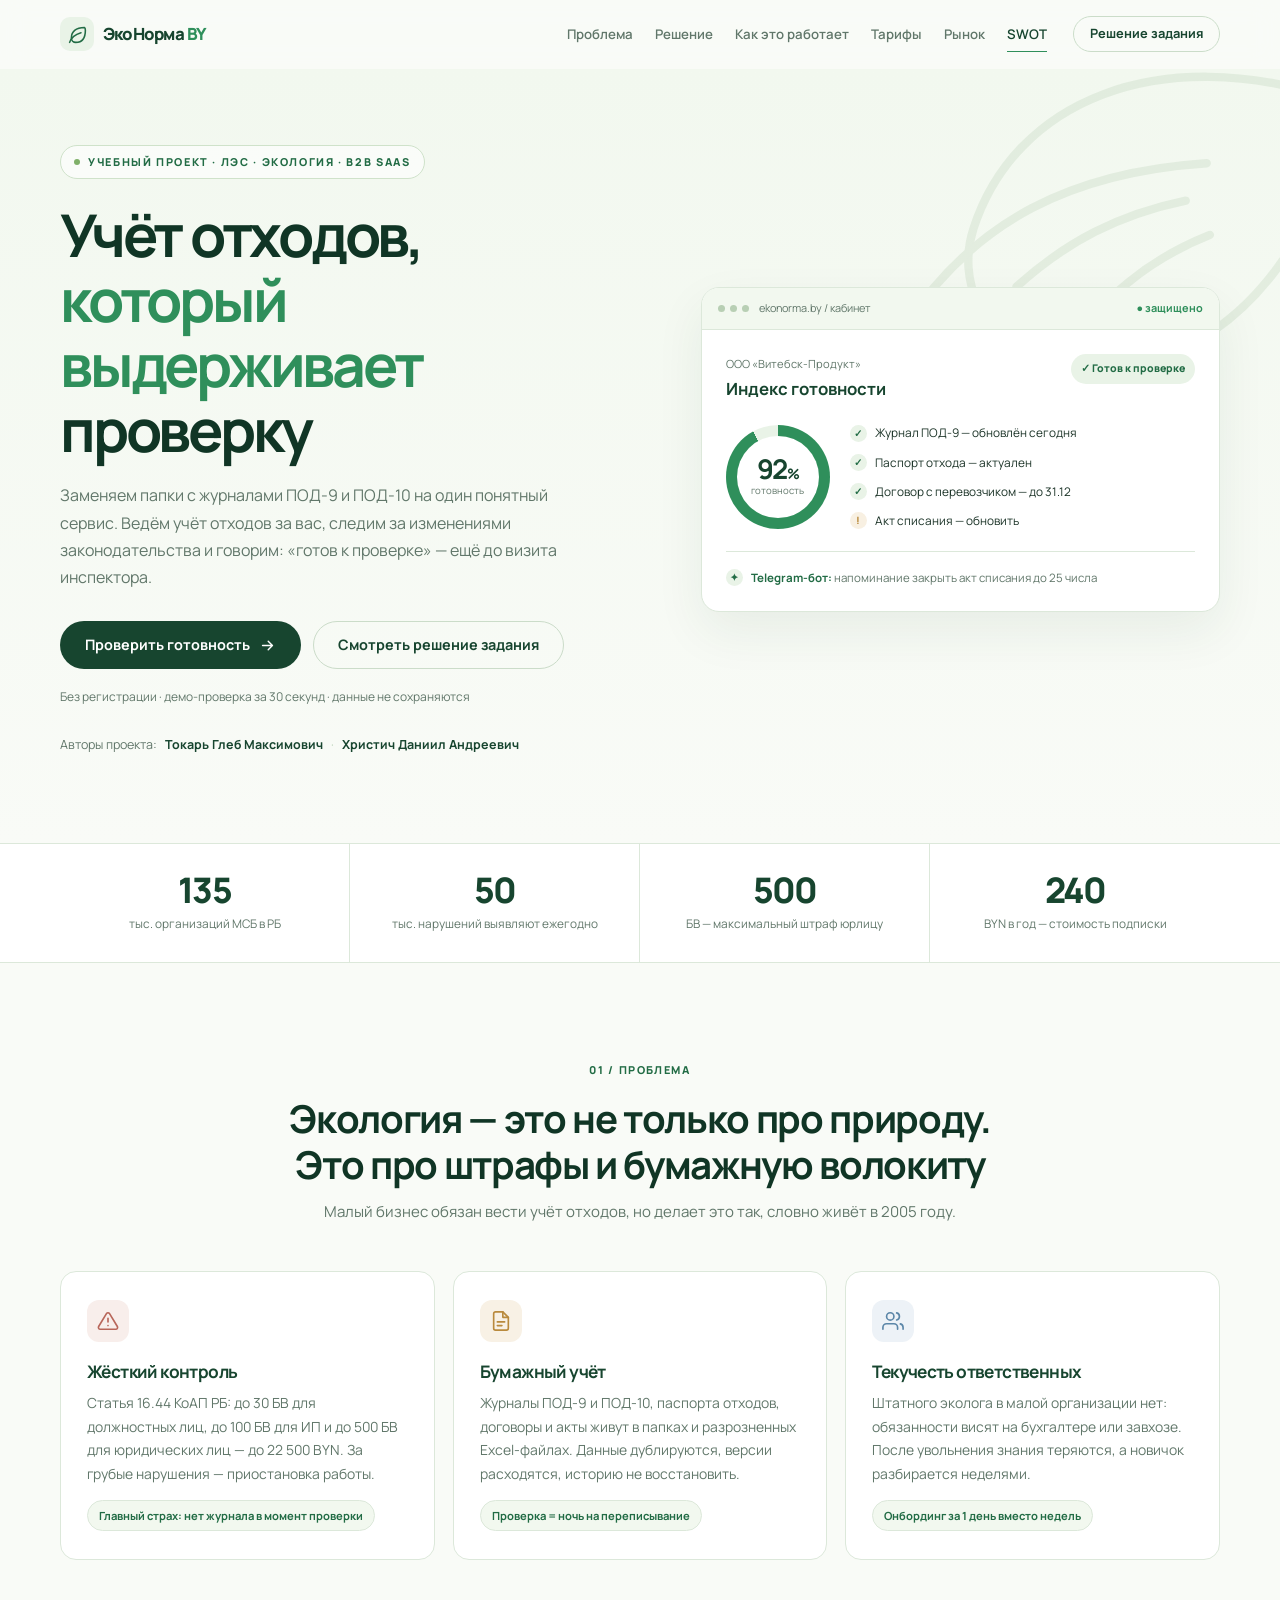
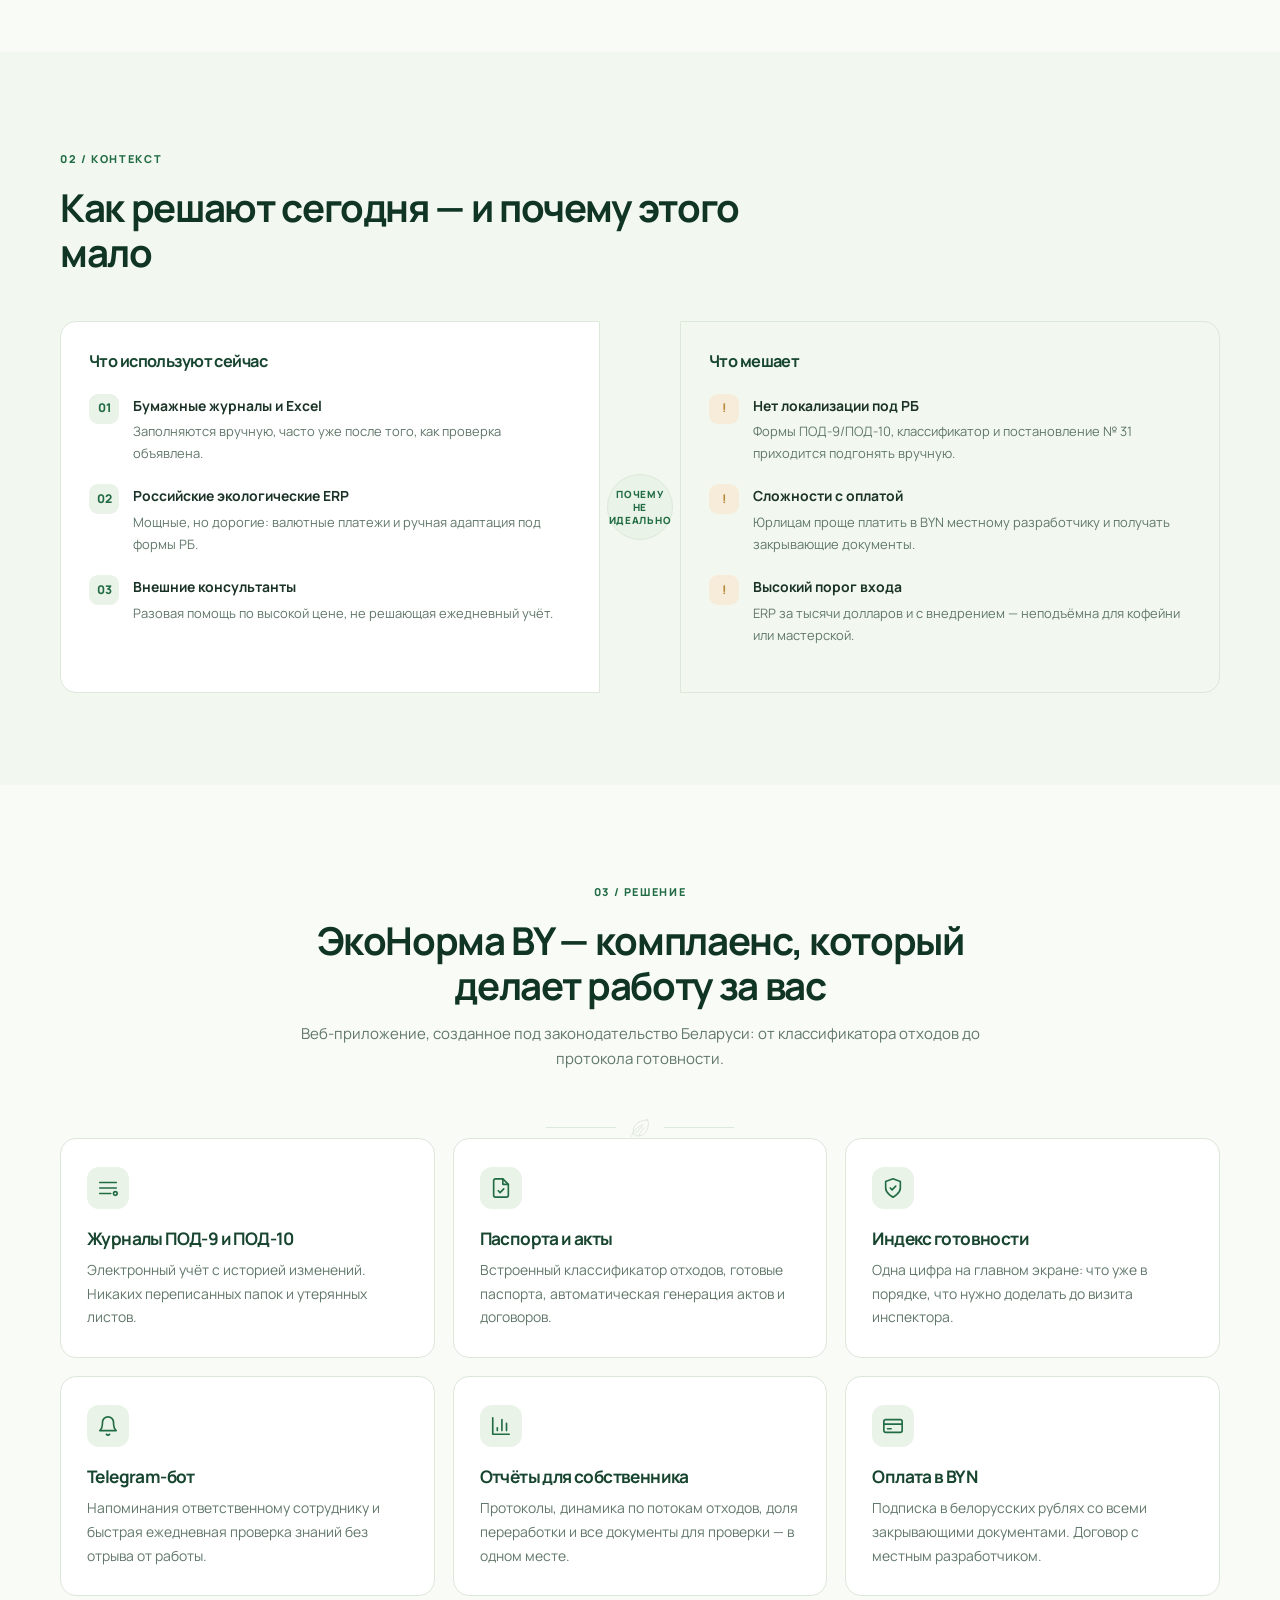
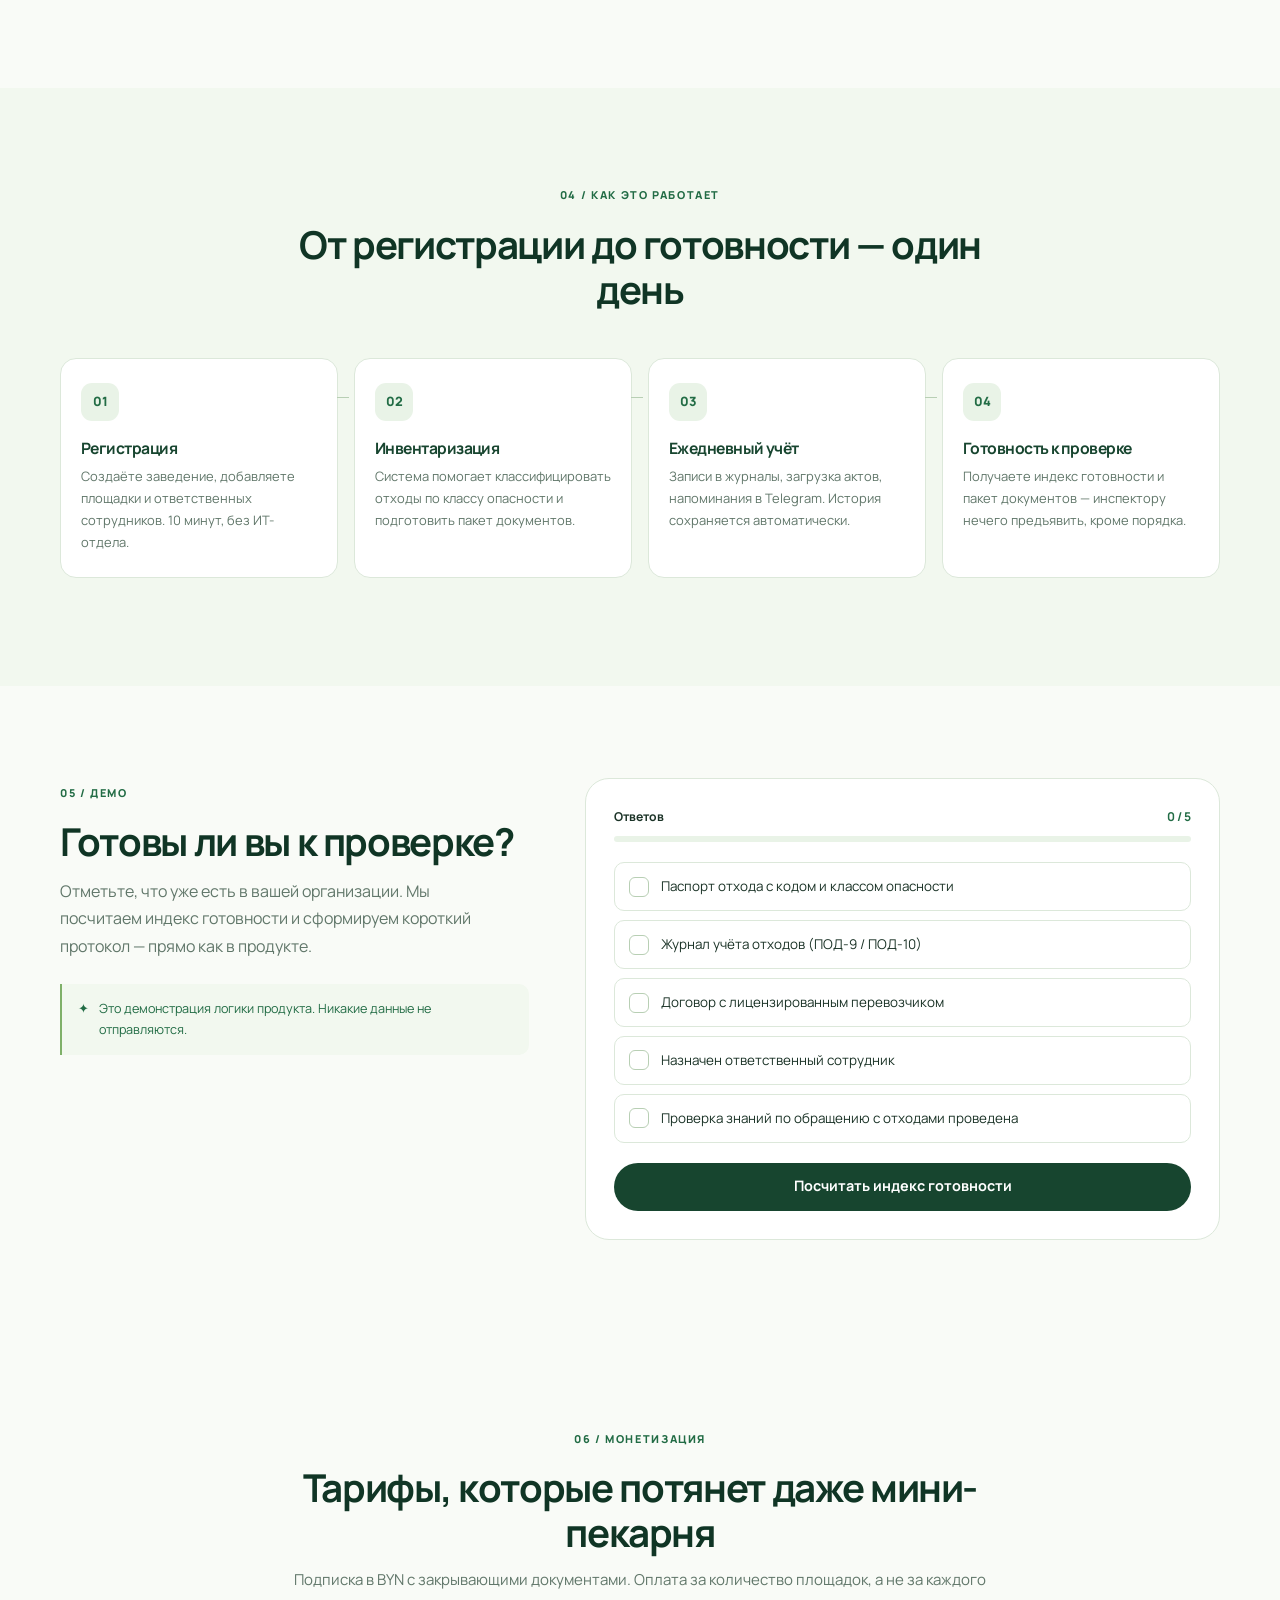
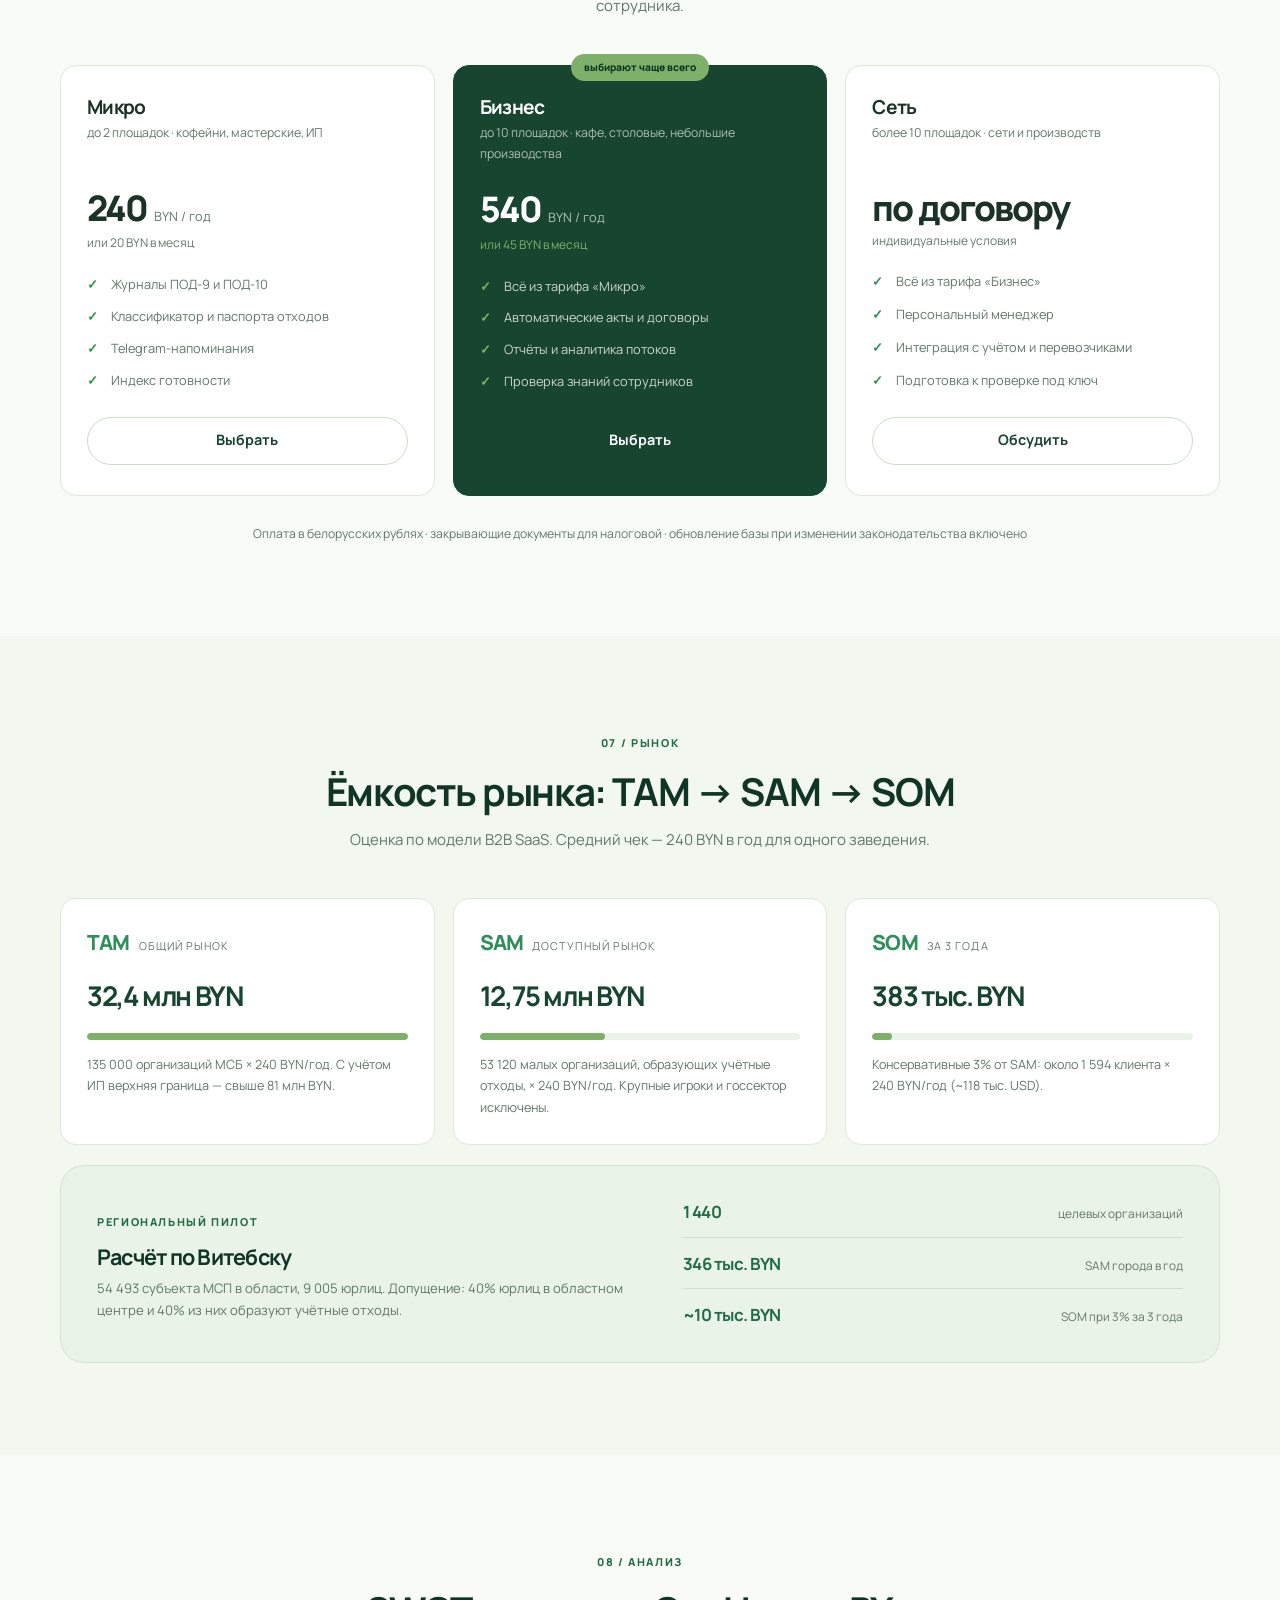
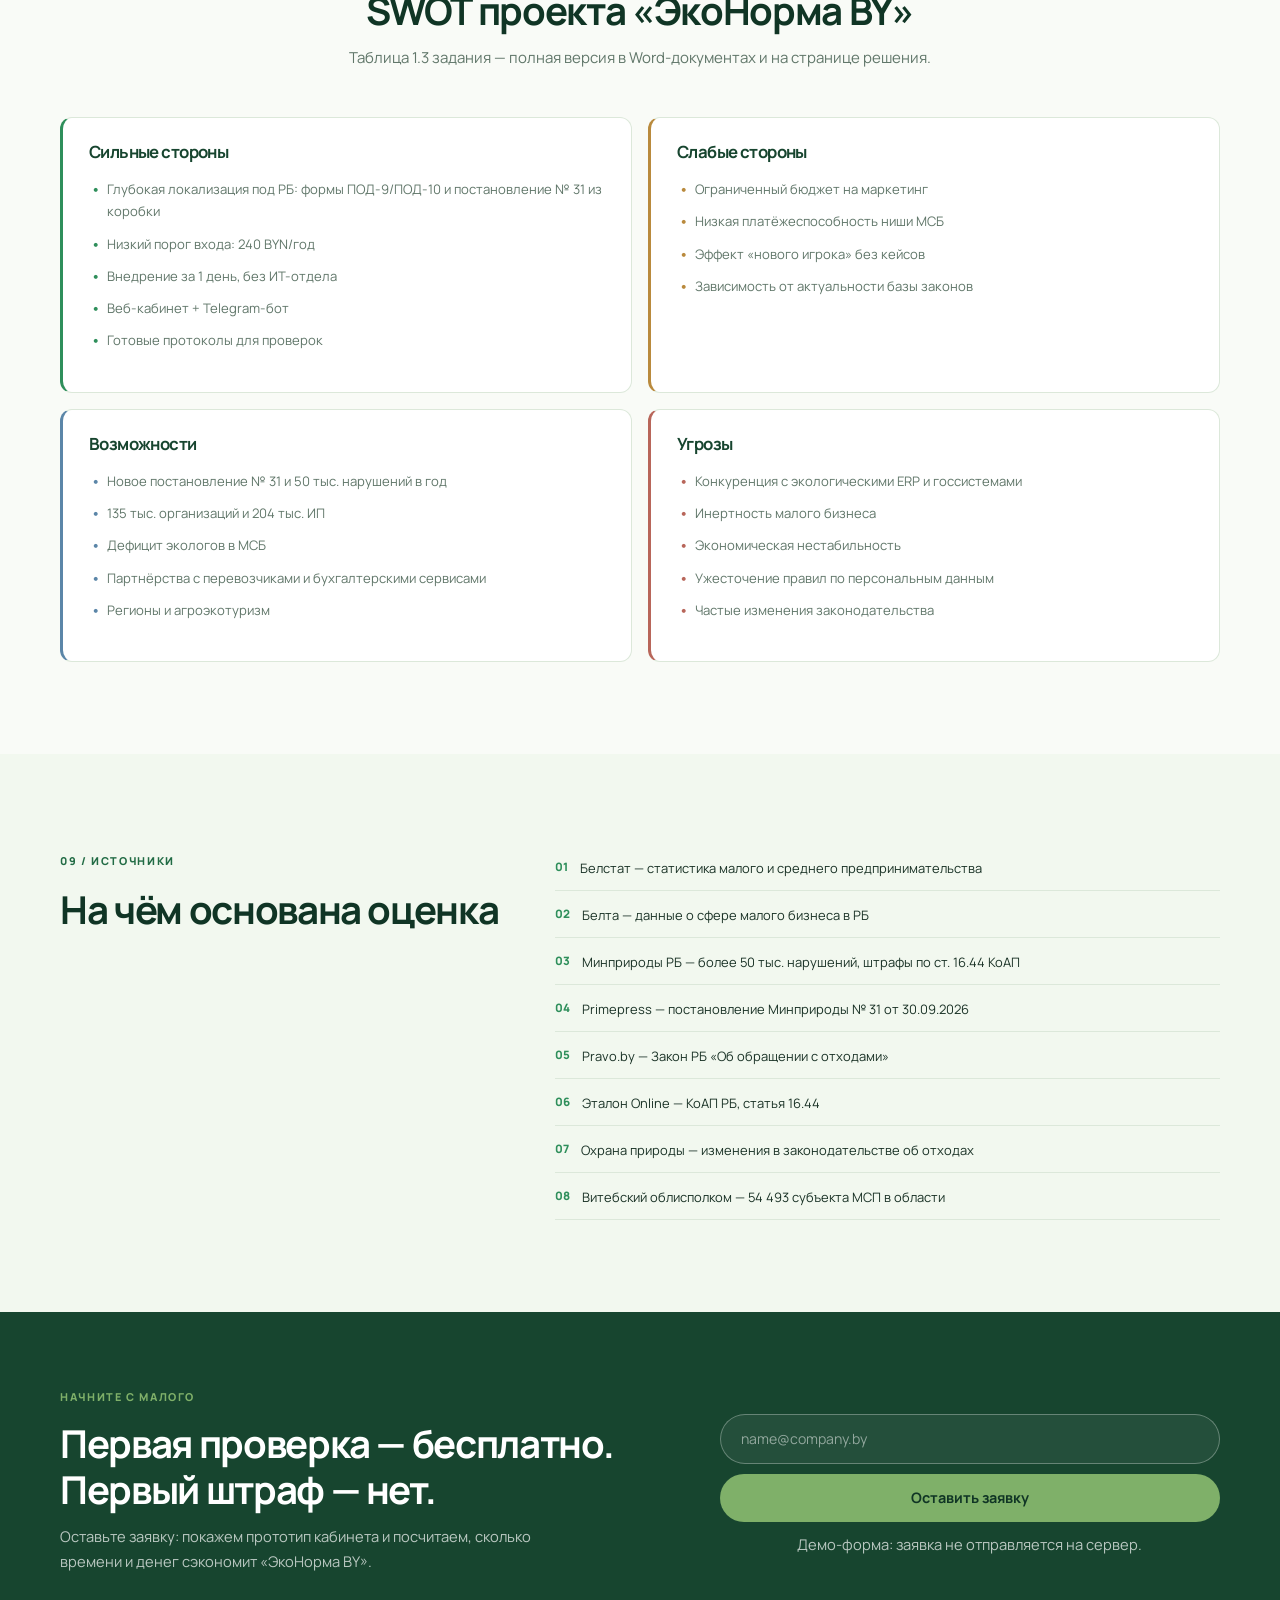
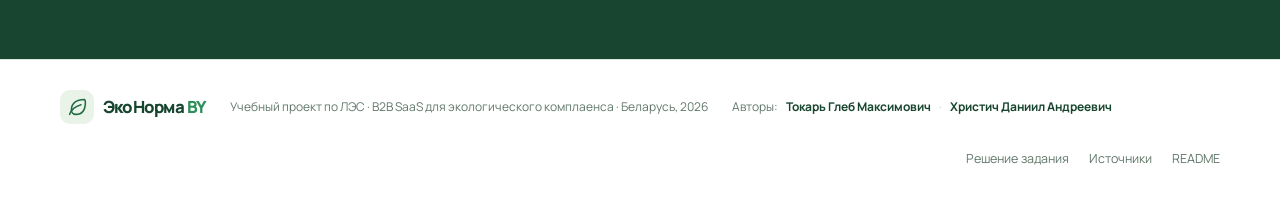
==== commit cb1b3455: "Redesign: minimal eco style, leaf motifs, authors, expanded justification in all docs" ====
--- a/index.html
+++ b/index.html
@@ -53,11 +53,10 @@
   <main id="main">
     <!-- ================= HERO ================= -->
     <section class="hero">
-      <div class="hero-glow hero-glow-one" aria-hidden="true"></div>
-      <div class="hero-glow hero-glow-two" aria-hidden="true"></div>
+      <div class="leaf-deco leaf-hero"><svg viewBox="0 0 100 100" fill="none" stroke="currentColor" stroke-width="2" stroke-linecap="round" stroke-linejoin="round" aria-hidden="true"><path d="M88 10C44 10 16 34 16 66c0 13 10 24 24 24 32 0 52-28 52-66 0-6-2-10-4-14z"/><path d="M8 92c8-28 26-46 56-58"/><path d="M30 76c8-14 18-24 32-32M46 88c4-16 12-28 24-38"/></svg></div>
       <div class="container hero-grid">
         <div class="hero-copy">
-          <div class="eyebrow"><span class="pulse"></span> Стартап · Экология · B2B SaaS · Беларусь</div>
+          <div class="eyebrow"><span class="pulse"></span> Учебный проект · ЛЭС · Экология · B2B SaaS</div>
           <h1>Учёт отходов,<br><span>который выдерживает</span><br>проверку</h1>
           <p class="hero-lead">
             Заменяем папки с журналами ПОД-9 и ПОД-10 на один понятный сервис.
@@ -72,6 +71,7 @@
             <a class="btn btn-outline" href="reshenie.html">Смотреть решение задания</a>
           </div>
           <p class="hero-footnote">Без регистрации · демо-проверка за 30 секунд · данные не сохраняются</p>
+          <div class="author-line"><span>Авторы проекта:</span><b>Токарь Глеб Максимович</b><span class="sep">·</span><b>Христич Даниил Андреевич</b></div>
         </div>
 
         <div class="hero-visual" aria-label="Пример личного кабинета">
@@ -102,20 +102,12 @@
                 </ul>
               </div>
 
-              <div class="mock-chart" aria-hidden="true">
-                <span style="--h:38%"></span><span style="--h:52%"></span><span style="--h:44%"></span>
-                <span style="--h:70%"></span><span style="--h:61%"></span><span style="--h:88%"></span>
-                <span style="--h:76%"></span><span style="--h:94%"></span>
-              </div>
-
-              <div class="mock-toast">
-                <span class="toast-icon">✦</span>
-                <span><b>Telegram-бот</b><br>Напоминание: закрыть акт списания до 25 числа</span>
+              <div class="mock-foot">
+                <span class="mock-ok">✦</span>
+                <span><b>Telegram-бот:</b> напоминание закрыть акт списания до 25 числа</span>
               </div>
             </div>
           </div>
-          <div class="float-chip float-chip-one">− 18 ч. на отчётность</div>
-          <div class="float-chip float-chip-two">Штрафы 0 BYN</div>
         </div>
       </div>
     </section>
@@ -207,7 +199,7 @@
           <h2>ЭкоНорма BY — комплаенс, который делает работу за вас</h2>
           <p>Веб-приложение, созданное под законодательство Беларуси: от классификатора отходов до протокола готовности.</p>
         </div>
-
+        <div class="leaf-divider" aria-hidden="true"><svg viewBox="0 0 100 100" fill="none" stroke="currentColor" stroke-width="2" stroke-linecap="round" stroke-linejoin="round" aria-hidden="true"><path d="M88 10C44 10 16 34 16 66c0 13 10 24 24 24 32 0 52-28 52-66 0-6-2-10-4-14z"/><path d="M8 92c8-28 26-46 56-58"/><path d="M30 76c8-14 18-24 32-32M46 88c4-16 12-28 24-38"/></svg></div>
         <div class="cards cards-3">
           <article class="card feature reveal">
             <span class="card-icon icon-green">
@@ -491,7 +483,8 @@
         </span>
         <span class="brand-name">ЭкоНорма<span class="brand-suffix">BY</span></span>
       </a>
-      <p>Учебный проект · B2B SaaS для экологического комплаенса · Беларусь, 2026</p>
+      <p>Учебный проект по ЛЭС · B2B SaaS для экологического комплаенса · Беларусь, 2026</p>
+      <div class="author-line"><span>Авторы:</span><b>Токарь Глеб Максимович</b><span class="sep">·</span><b>Христич Даниил Андреевич</b></div>
       <div class="footer-links">
         <a href="reshenie.html">Решение задания</a>
         <a href="#sources">Источники</a>
--- a/assets/styles.css
+++ b/assets/styles.css
@@ -1,40 +1,39 @@
 /* ============================================================
-   ЭкоНорма BY — стили лендинга
+   ЭкоНорма BY — минималистичный экологичный дизайн
    ============================================================ */
 
 :root {
-  --ink: #0d2b22;
-  --ink-2: #143a2f;
-  --green: #12a37b;
-  --green-dark: #0b7f60;
-  --green-soft: #e4f5ee;
-  --lime: #bdf25b;
-  --bg: #f5f8f5;
-  --surface: #ffffff;
-  --tint: #eef4ef;
-  --muted: #5d716a;
-  --line: #dde8e1;
-  --red: #d95a4a;
-  --amber: #d9902b;
-  --blue: #3d7fd6;
-  --shadow-sm: 0 4px 18px rgba(13, 43, 34, .06);
-  --shadow-md: 0 18px 50px rgba(13, 43, 34, .10);
-  --shadow-lg: 0 40px 90px rgba(4, 28, 21, .28);
-  --radius: 18px;
-  --radius-lg: 26px;
+  --forest: #17452f;
+  --forest-deep: #103525;
+  --green: #2f8f5b;
+  --green-dark: #226c45;
+  --leaf: #7fb069;
+  --mint: #e9f3e7;
+  --mint-2: #f2f8ef;
+  --sage: #b8cfb4;
+  --cream: #f9fbf7;
+  --paper: #ffffff;
+  --ink: #1b3327;
+  --muted: #61776a;
+  --line: #dce8da;
+  --red: #b8665a;
+  --amber: #b98a3d;
+  --blue: #5b86a8;
+  --radius: 16px;
+  --radius-lg: 24px;
   --font: "Manrope", -apple-system, BlinkMacSystemFont, "Segoe UI", Roboto, "Helvetica Neue", Arial, sans-serif;
 }
 
 *, *::before, *::after { box-sizing: border-box; }
 
-html { scroll-behavior: smooth; scroll-padding-top: 84px; }
+html { scroll-behavior: smooth; scroll-padding-top: 78px; }
 
 body {
   margin: 0;
   font-family: var(--font);
   color: var(--ink);
-  background: var(--bg);
-  line-height: 1.65;
+  background: var(--cream);
+  line-height: 1.7;
   -webkit-font-smoothing: antialiased;
   overflow-x: hidden;
 }
@@ -43,462 +42,433 @@
 a { color: inherit; text-decoration: none; }
 button, input { font: inherit; }
 h1, h2, h3, p, ul, ol { margin-top: 0; }
-h1, h2, h3 { line-height: 1.16; letter-spacing: -.03em; }
+h1, h2, h3 { line-height: 1.18; letter-spacing: -.035em; font-weight: 700; }
 ul, ol { padding-left: 0; list-style: none; }
 
 .sr-only {
   position: absolute; width: 1px; height: 1px; padding: 0; margin: -1px;
   overflow: hidden; clip: rect(0, 0, 0, 0); white-space: nowrap; border: 0;
 }
-
 .skip-link {
   position: fixed; top: -60px; left: 16px; z-index: 1000;
-  background: var(--lime); color: var(--ink); padding: 10px 16px; border-radius: 8px;
+  background: var(--forest); color: #fff; padding: 10px 16px; border-radius: 8px;
   font-weight: 700; transition: top .2s;
 }
 .skip-link:focus { top: 12px; }
-
-:focus-visible { outline: 3px solid var(--lime); outline-offset: 3px; }
-
-.container { width: min(1200px, calc(100% - 48px)); margin-inline: auto; }
+:focus-visible { outline: 2px solid var(--green); outline-offset: 3px; }
+
+.container { width: min(1160px, calc(100% - 48px)); margin-inline: auto; }
 
 /* ---------------- Buttons ---------------- */
 .btn {
-  display: inline-flex; align-items: center; justify-content: center; gap: 10px;
-  min-height: 52px; padding: 0 26px; border-radius: 100px; border: 1px solid transparent;
-  font-weight: 700; font-size: .95rem; cursor: pointer; white-space: nowrap;
-  transition: transform .2s, background .2s, border-color .2s, box-shadow .2s;
-}
-.btn svg { width: 18px; height: 18px; transition: transform .2s; }
-.btn:hover svg { transform: translateX(4px); }
-.btn:hover { transform: translateY(-2px); }
+  display: inline-flex; align-items: center; justify-content: center; gap: 9px;
+  min-height: 48px; padding: 0 24px; border-radius: 100px; border: 1px solid transparent;
+  font-size: .9rem; font-weight: 700; cursor: pointer; white-space: nowrap;
+  transition: background .2s, border-color .2s, color .2s, transform .2s;
+}
+.btn svg { width: 17px; height: 17px; transition: transform .2s; }
+.btn:hover svg { transform: translateX(3px); }
+.btn:hover { transform: translateY(-1px); }
 .btn:active { transform: translateY(0); }
-.btn-sm { min-height: 38px; padding: 0 18px; font-size: .85rem; }
+.btn-sm { min-height: 36px; padding: 0 16px; font-size: .8rem; }
 .btn-block { width: 100%; }
-.btn-primary { background: var(--lime); color: #102d24; box-shadow: 0 10px 26px rgba(189, 242, 91, .18); }
-.btn-primary:hover { background: #c9fa6c; box-shadow: 0 14px 34px rgba(189, 242, 91, .3); }
-.btn-outline { border-color: rgba(255, 255, 255, .3); color: #fff; background: rgba(255, 255, 255, .04); }
-.btn-outline:hover { border-color: var(--lime); color: var(--lime); background: rgba(189, 242, 91, .07); }
-.btn-ghost { border-color: rgba(255, 255, 255, .22); color: #fff; }
-.btn-ghost:hover { border-color: var(--lime); color: var(--lime); }
+.btn-primary { background: var(--forest); color: #fff; }
+.btn-primary:hover { background: var(--green-dark); }
+.btn-outline { border-color: #cbdcc9; color: var(--forest); background: transparent; }
+.btn-outline:hover { border-color: var(--green); background: var(--mint-2); }
+.btn-ghost { border-color: #cbdcc9; color: var(--forest); background: transparent; }
+.btn-ghost:hover { border-color: var(--green); color: var(--green-dark); }
 
 /* ---------------- Header ---------------- */
 .site-header {
   position: sticky; top: 0; z-index: 100;
-  background: rgba(12, 42, 34, .86);
-  backdrop-filter: blur(16px); -webkit-backdrop-filter: blur(16px);
-  border-bottom: 1px solid rgba(255, 255, 255, .08);
-  transition: background .25s, box-shadow .25s;
-}
-.site-header.scrolled { background: rgba(9, 34, 27, .96); box-shadow: 0 10px 30px rgba(0, 0, 0, .18); }
-.header-inner { display: flex; align-items: center; gap: 28px; min-height: 72px; }
-.brand { display: inline-flex; align-items: center; gap: 10px; flex: 0 0 auto; }
+  background: rgba(249, 251, 247, .88);
+  backdrop-filter: blur(14px); -webkit-backdrop-filter: blur(14px);
+  border-bottom: 1px solid transparent;
+  transition: border-color .25s, background .25s;
+}
+.site-header.scrolled { border-bottom-color: var(--line); background: rgba(249, 251, 247, .97); }
+.header-inner { display: flex; align-items: center; gap: 26px; min-height: 68px; }
+.brand { display: inline-flex; align-items: center; gap: 9px; flex: 0 0 auto; }
 .brand-mark {
-  width: 36px; height: 36px; display: grid; place-items: center; border-radius: 11px;
-  background: linear-gradient(145deg, var(--lime), #79d9a6); color: #0c2a22;
-}
-.brand-mark svg { width: 22px; height: 22px; }
-.brand-name { color: #fff; font-size: 1.12rem; font-weight: 800; letter-spacing: -.04em; }
-.brand-suffix { color: var(--lime); margin-left: 3px; }
-.nav { display: flex; align-items: center; gap: 24px; margin-left: auto; }
+  width: 34px; height: 34px; border-radius: 10px; display: grid; place-items: center;
+  background: var(--mint); color: var(--green-dark);
+}
+.brand-mark svg { width: 21px; height: 21px; }
+.brand-name { font-size: 1.05rem; font-weight: 800; letter-spacing: -.045em; color: var(--forest); }
+.brand-suffix { color: var(--green); margin-left: 3px; }
+.nav { display: flex; align-items: center; gap: 22px; margin-left: auto; }
 .nav a {
-  color: rgba(255, 255, 255, .72); font-size: .87rem; font-weight: 600;
-  padding: 6px 0; position: relative; transition: color .2s;
+  font-size: .83rem; font-weight: 600; color: var(--muted); padding: 5px 0;
+  position: relative; transition: color .2s;
 }
 .nav a::after {
-  content: ""; position: absolute; left: 0; right: 100%; bottom: 0; height: 2px;
-  background: var(--lime); transition: right .25s;
-}
-.nav a:hover, .nav a.active { color: #fff; }
+  content: ""; position: absolute; left: 0; right: 100%; bottom: -2px; height: 1.5px;
+  background: var(--green); transition: right .25s;
+}
+.nav a:hover, .nav a.active { color: var(--forest); }
 .nav a:hover::after, .nav a.active::after { right: 0; }
-.header-actions { display: flex; align-items: center; gap: 12px; }
+.header-actions { display: flex; align-items: center; gap: 10px; }
 .menu-toggle {
-  display: none; width: 40px; height: 40px; border-radius: 10px;
-  background: rgba(255, 255, 255, .08); border: 1px solid rgba(255, 255, 255, .16);
-  cursor: pointer; padding: 10px;
-}
-.menu-toggle span { display: block; height: 2px; background: #fff; border-radius: 2px; margin: 4px 0; transition: .25s; }
+  display: none; width: 38px; height: 38px; border-radius: 10px;
+  background: var(--mint); border: 1px solid var(--line); cursor: pointer; padding: 10px;
+}
+.menu-toggle span { display: block; height: 2px; background: var(--forest); border-radius: 2px; margin: 4px 0; transition: .25s; }
+
+/* ---------------- Leaf decorations ---------------- */
+.leaf-deco { position: absolute; pointer-events: none; color: var(--sage); opacity: .55; }
+.leaf-deco svg { width: 100%; height: 100%; }
+.leaf-hero { width: 420px; height: 420px; right: -60px; top: -70px; opacity: .28; transform: rotate(18deg); }
+.leaf-small { width: 90px; height: 90px; left: -32px; bottom: -30px; opacity: .35; transform: rotate(-25deg); }
+.leaf-divider { display: flex; align-items: center; justify-content: center; gap: 14px; color: var(--sage); margin: 0 auto; }
+.leaf-divider::before, .leaf-divider::after { content: ""; height: 1px; width: 70px; background: var(--line); }
+.leaf-divider svg { width: 20px; height: 20px; }
 
 /* ---------------- Hero ---------------- */
 .hero {
-  position: relative; overflow: hidden; padding: 84px 0 96px;
-  background:
-    radial-gradient(1000px 620px at 82% 12%, rgba(18, 163, 123, .28), transparent 60%),
-    linear-gradient(150deg, #0c2a22 0%, #0a211b 55%, #103b2e 100%);
-  color: #fff;
-}
-.hero::after {
-  content: ""; position: absolute; inset: 0; pointer-events: none; opacity: .35;
-  background-image: radial-gradient(rgba(255, 255, 255, .13) 1px, transparent 1px);
-  background-size: 28px 28px;
-  mask-image: linear-gradient(to bottom, #000, transparent 70%);
-}
-.hero-glow { position: absolute; border-radius: 50%; filter: blur(90px); pointer-events: none; }
-.hero-glow-one { width: 420px; height: 420px; background: rgba(189, 242, 91, .14); top: -160px; left: 8%; }
-.hero-glow-two { width: 380px; height: 380px; background: rgba(18, 163, 123, .22); bottom: -200px; right: 12%; }
+  position: relative; overflow: hidden;
+  background: linear-gradient(180deg, var(--mint-2) 0%, var(--cream) 100%);
+  padding: 76px 0 88px;
+  border-bottom: 1px solid var(--line);
+}
 .hero-grid {
-  position: relative; z-index: 2; display: grid; grid-template-columns: 1.04fr .96fr;
-  gap: 72px; align-items: center;
+  position: relative; z-index: 2; display: grid; grid-template-columns: 1fr .9fr;
+  gap: 64px; align-items: center;
 }
 .eyebrow, .kicker {
-  display: inline-flex; align-items: center; gap: 9px; text-transform: uppercase;
-  letter-spacing: .16em; font-size: .72rem; font-weight: 800; color: var(--lime);
-}
-.eyebrow { padding: 8px 14px; border: 1px solid rgba(189, 242, 91, .28); border-radius: 100px; background: rgba(189, 242, 91, .06); }
-.pulse { width: 7px; height: 7px; border-radius: 50%; background: var(--lime); box-shadow: 0 0 0 4px rgba(189, 242, 91, .14); }
-.hero h1 { font-size: clamp(2.6rem, 5vw, 4.35rem); font-weight: 800; margin: 26px 0 22px; letter-spacing: -.055em; }
-.hero h1 span { color: var(--lime); }
-.hero-lead { max-width: 560px; color: rgba(255, 255, 255, .74); font-size: 1.06rem; margin-bottom: 34px; }
-.hero-actions { display: flex; flex-wrap: wrap; gap: 14px; }
-.hero-footnote { margin: 20px 0 0; font-size: .78rem; color: rgba(255, 255, 255, .46); }
-
-/* ---------------- Mock dashboard ---------------- */
-.hero-visual { position: relative; padding: 18px 0; }
+  display: inline-flex; align-items: center; gap: 8px;
+  text-transform: uppercase; letter-spacing: .15em; font-size: .68rem; font-weight: 800;
+  color: var(--green-dark);
+}
+.eyebrow { padding: 7px 13px; border: 1px solid #cfe2ca; border-radius: 100px; background: rgba(255,255,255,.6); }
+.pulse { width: 6px; height: 6px; border-radius: 50%; background: var(--leaf); }
+.hero h1 {
+  font-size: clamp(2.5rem, 4.6vw, 3.9rem); line-height: 1.1; margin: 24px 0 20px;
+  color: var(--forest-deep); letter-spacing: -.055em;
+}
+.hero h1 span { color: var(--green); }
+.hero-lead { max-width: 540px; color: var(--muted); font-size: 1rem; margin-bottom: 30px; }
+.hero-actions { display: flex; flex-wrap: wrap; gap: 12px; }
+.hero-footnote { margin: 18px 0 0; font-size: .75rem; color: var(--muted); }
+.author-line {
+  display: flex; flex-wrap: wrap; align-items: center; gap: 8px;
+  margin-top: 26px; font-size: .78rem; color: var(--muted);
+}
+.author-line b { color: var(--forest); font-weight: 700; }
+.author-line .sep { color: var(--sage); }
+
+/* ---------------- Minimal dashboard mock ---------------- */
+.hero-visual { position: relative; }
 .mock-window {
-  background: #fff; border-radius: 20px; overflow: hidden; color: var(--ink);
-  box-shadow: var(--shadow-lg); transform: perspective(1400px) rotateY(-5deg) rotateX(2deg);
-  transition: transform .5s;
-}
-.hero-visual:hover .mock-window { transform: perspective(1400px) rotateY(0) rotateX(0); }
+  background: var(--paper); border: 1px solid var(--line); border-radius: 18px;
+  overflow: hidden; box-shadow: 0 20px 50px rgba(23, 69, 47, .07);
+}
 .mock-topbar {
-  display: flex; align-items: center; gap: 12px; padding: 12px 18px;
-  background: #f2f6f3; border-bottom: 1px solid #e7eee9;
-  font-size: .72rem; color: #8b9b94;
+  display: flex; align-items: center; gap: 10px; padding: 11px 16px;
+  background: var(--mint-2); border-bottom: 1px solid var(--line);
+  font-size: .68rem; color: var(--muted);
 }
 .mock-dots { display: flex; gap: 5px; }
-.mock-dots i { width: 8px; height: 8px; border-radius: 50%; background: #d6e2da; }
-.mock-dots i:first-child { background: #f0a89f; }
-.mock-dots i:nth-child(2) { background: #f0cf92; }
+.mock-dots i { width: 7px; height: 7px; border-radius: 50%; background: var(--sage); }
 .mock-lock { margin-left: auto; color: var(--green); font-weight: 700; }
 .mock-body { padding: 24px; }
-.mock-heading { display: flex; align-items: flex-start; justify-content: space-between; gap: 12px; }
-.mock-heading small { display: block; color: #8b9b94; font-size: .72rem; }
-.mock-heading strong { display: block; font-size: 1.15rem; margin-top: 2px; }
+.mock-heading { display: flex; align-items: flex-start; justify-content: space-between; gap: 10px; }
+.mock-heading small { display: block; color: var(--muted); font-size: .7rem; }
+.mock-heading strong { display: block; font-size: 1.05rem; margin-top: 2px; color: var(--forest); }
 .mock-badge {
-  background: var(--green-soft); color: var(--green-dark); font-size: .68rem; font-weight: 800;
-  padding: 7px 10px; border-radius: 100px; white-space: nowrap;
-}
-.gauge-row { display: flex; align-items: center; gap: 22px; margin: 20px 0 18px; }
+  background: var(--mint); color: var(--green-dark); font-size: .66rem; font-weight: 800;
+  padding: 6px 10px; border-radius: 100px; white-space: nowrap;
+}
+.gauge-row { display: flex; align-items: center; gap: 20px; margin: 20px 0 0; }
 .gauge {
-  flex: 0 0 116px; height: 116px; border-radius: 50%; display: grid; place-items: center;
-  background: conic-gradient(var(--green) 0 92%, #eaf1ec 92% 100%);
-  box-shadow: inset 0 0 0 1px rgba(0, 0, 0, .03);
+  flex: 0 0 104px; height: 104px; border-radius: 50%; display: grid; place-items: center;
+  background: conic-gradient(var(--green) 0 92%, var(--mint) 92% 100%);
 }
 .gauge-inner {
-  width: 90px; height: 90px; border-radius: 50%; background: #fff; display: grid;
+  width: 82px; height: 82px; border-radius: 50%; background: #fff; display: grid;
   place-content: center; text-align: center;
 }
-.gauge-inner strong { font-size: 1.9rem; letter-spacing: -.05em; line-height: 1; }
-.gauge-inner strong span { font-size: 1rem; }
-.gauge-inner small { font-size: .62rem; color: #8b9b94; }
-.mock-list { flex: 1; display: grid; gap: 8px; margin: 0; font-size: .76rem; color: #42564e; }
+.gauge-inner strong { font-size: 1.7rem; line-height: 1; letter-spacing: -.05em; color: var(--forest); }
+.gauge-inner strong span { font-size: .9rem; }
+.gauge-inner small { font-size: .6rem; color: var(--muted); }
+.mock-list { flex: 1; display: grid; gap: 9px; margin: 0; font-size: .74rem; color: var(--ink); }
 .mock-list li { display: flex; align-items: center; gap: 8px; }
 .mock-ok, .mock-warn {
-  width: 18px; height: 18px; flex: 0 0 18px; border-radius: 50%; display: grid;
-  place-items: center; font-size: .66rem; font-weight: 800;
-  background: var(--green-soft); color: var(--green-dark);
-}
-.mock-warn { background: #fdf3e2; color: #b97a1c; }
-.mock-chart {
-  display: flex; align-items: flex-end; gap: 7px; height: 66px; padding: 10px 14px 0;
-  border-radius: 12px; background: #f7faf8; border: 1px solid #eef3ef;
-}
-.mock-chart span {
-  flex: 1; height: var(--h); border-radius: 5px 5px 0 0;
-  background: linear-gradient(to top, var(--green), #6fd6ae);
-}
-.mock-toast {
-  display: flex; align-items: center; gap: 11px; margin-top: 14px; padding: 12px 14px;
-  border-radius: 12px; background: #0d2b22; color: #fff; font-size: .72rem; line-height: 1.45;
-}
-.mock-toast b { color: var(--lime); }
-.toast-icon {
-  width: 30px; height: 30px; flex: 0 0 30px; border-radius: 9px; display: grid; place-items: center;
-  background: rgba(189, 242, 91, .14); color: var(--lime);
-}
-.float-chip {
-  position: absolute; z-index: 3; padding: 10px 16px; border-radius: 100px;
-  background: #fff; color: var(--ink); font-size: .78rem; font-weight: 800;
-  box-shadow: var(--shadow-md); animation: float 5s ease-in-out infinite;
-}
-.float-chip-one { left: -26px; bottom: 60px; }
-.float-chip-two { right: -20px; top: 32px; animation-delay: -2.5s; color: var(--green-dark); }
-@keyframes float { 0%, 100% { transform: translateY(0); } 50% { transform: translateY(-10px); } }
+  width: 17px; height: 17px; flex: 0 0 17px; border-radius: 50%; display: grid;
+  place-items: center; font-size: .63rem; font-weight: 800;
+  background: var(--mint); color: var(--green-dark);
+}
+.mock-warn { background: #f8f0e2; color: var(--amber); }
+.mock-foot {
+  display: flex; align-items: center; gap: 8px; margin-top: 20px; padding-top: 16px;
+  border-top: 1px solid var(--line); font-size: .72rem; color: var(--muted);
+}
+.mock-foot b { color: var(--green-dark); }
 
 /* ---------------- Stats ---------------- */
-.stats { background: #fff; border-bottom: 1px solid var(--line); }
+.stats { background: var(--paper); border-bottom: 1px solid var(--line); }
 .stats-grid { display: grid; grid-template-columns: repeat(4, 1fr); }
-.stat { padding: 32px 24px; text-align: center; border-right: 1px solid var(--line); }
+.stat { padding: 28px 20px; text-align: center; border-right: 1px solid var(--line); }
 .stat:last-child { border-right: 0; }
-.stat strong { display: block; font-size: 2.5rem; font-weight: 800; letter-spacing: -.06em; color: var(--ink); line-height: 1; }
-.stat span { display: block; margin-top: 8px; font-size: .78rem; color: var(--muted); }
+.stat strong { display: block; font-size: 2.2rem; font-weight: 800; letter-spacing: -.055em; line-height: 1; color: var(--forest); }
+.stat span { display: block; margin-top: 7px; font-size: .74rem; color: var(--muted); }
 
 /* ---------------- Sections ---------------- */
-.section { padding: 104px 0; }
-.section-tint { background: var(--tint); }
-.section-head { max-width: 760px; margin: 0 auto 52px; text-align: center; }
+.section { padding: 92px 0; }
+.section-tint { background: var(--mint-2); }
+.section-head { max-width: 730px; margin: 0 auto 46px; text-align: center; }
 .section-head-left { margin-left: 0; text-align: left; }
-.section-head h2 { font-size: clamp(1.9rem, 3.4vw, 2.9rem); font-weight: 800; margin: 16px 0 14px; }
-.section-head p { color: var(--muted); font-size: 1rem; margin-bottom: 0; }
+.section-head h2 { font-size: clamp(1.8rem, 3vw, 2.6rem); margin: 14px 0 12px; color: var(--forest-deep); }
+.section-head p { color: var(--muted); font-size: .94rem; margin-bottom: 0; }
 
 /* ---------------- Cards ---------------- */
-.cards { display: grid; gap: 22px; }
+.cards { display: grid; gap: 18px; }
 .cards-3 { grid-template-columns: repeat(3, 1fr); }
 .card {
-  background: var(--surface); border: 1px solid var(--line); border-radius: var(--radius);
-  padding: 30px 28px; box-shadow: var(--shadow-sm);
-  transition: transform .3s, box-shadow .3s, border-color .3s;
-}
-.card:hover { transform: translateY(-6px); box-shadow: var(--shadow-md); border-color: #c9ded1; }
+  background: var(--paper); border: 1px solid var(--line); border-radius: var(--radius);
+  padding: 28px 26px; transition: border-color .25s, box-shadow .25s, transform .25s;
+}
+.card:hover { border-color: var(--sage); box-shadow: 0 12px 30px rgba(23, 69, 47, .05); transform: translateY(-3px); }
 .card-icon {
-  width: 48px; height: 48px; border-radius: 14px; display: grid; place-items: center; margin-bottom: 22px;
-}
-.card-icon svg { width: 24px; height: 24px; }
-.icon-red { background: #fdece9; color: var(--red); }
-.icon-amber { background: #fdf3e2; color: #b97a1c; }
-.icon-blue { background: #eaf1fd; color: var(--blue); }
-.icon-green { background: var(--green-soft); color: var(--green-dark); }
-.card h3 { font-size: 1.18rem; margin-bottom: 10px; }
-.card p { color: var(--muted); font-size: .92rem; margin-bottom: 16px; }
+  width: 42px; height: 42px; border-radius: 12px; display: grid; place-items: center;
+  margin-bottom: 20px; background: var(--mint); color: var(--green-dark);
+}
+.card-icon svg { width: 22px; height: 22px; }
+.icon-red { background: #f8eeeb; color: var(--red); }
+.icon-amber { background: #f8f1e5; color: var(--amber); }
+.icon-blue { background: #edf2f7; color: var(--blue); }
+.icon-green { background: var(--mint); color: var(--green-dark); }
+.card h3 { font-size: 1.08rem; margin-bottom: 9px; color: var(--forest); }
+.card p { color: var(--muted); font-size: .87rem; margin-bottom: 14px; }
 .card-tag {
-  display: inline-block; font-size: .73rem; font-weight: 700; color: var(--green-dark);
-  background: var(--green-soft); padding: 6px 12px; border-radius: 100px;
-}
-.card.feature { padding-bottom: 26px; }
+  display: inline-block; font-size: .7rem; font-weight: 700; color: var(--green-dark);
+  background: var(--mint-2); border: 1px solid var(--line); padding: 5px 11px; border-radius: 100px;
+}
 .card.feature p { margin-bottom: 0; }
 
 /* ---------------- Compare ---------------- */
-.compare { display: grid; grid-template-columns: 1fr 92px 1fr; gap: 0; align-items: stretch; }
-.compare-col { background: #fff; border: 1px solid var(--line); padding: 34px 32px; }
+.compare { display: grid; grid-template-columns: 1fr 80px 1fr; gap: 0; align-items: stretch; }
+.compare-col { background: var(--paper); border: 1px solid var(--line); padding: 30px 28px; }
 .compare-col:first-child { border-radius: var(--radius) 0 0 var(--radius); }
-.compare-col-accent { border-radius: 0 var(--radius) var(--radius) 0; background: #fffdf7; border-color: #f0e6cf; }
-.compare-col h3 { font-size: 1.1rem; margin-bottom: 24px; }
-.plain-list { display: grid; gap: 22px; }
-.plain-list li { display: flex; gap: 16px; }
+.compare-col-accent { border-radius: 0 var(--radius) var(--radius) 0; background: var(--mint-2); }
+.compare-col h3 { font-size: 1.02rem; margin-bottom: 22px; color: var(--forest); }
+.plain-list { display: grid; gap: 20px; }
+.plain-list li { display: flex; gap: 14px; }
 .plain-list li > span {
-  flex: 0 0 32px; height: 32px; border-radius: 10px; display: grid; place-items: center;
-  background: var(--tint); color: var(--green-dark); font-size: .8rem; font-weight: 800;
-}
-.compare-col-accent .plain-list li > span { background: #fbe9cf; color: #b97a1c; }
-.plain-list b { display: block; font-size: .92rem; margin-bottom: 4px; }
-.plain-list p { margin: 0; color: var(--muted); font-size: .85rem; }
-.compare-divider { display: grid; place-items: center; background: transparent; }
+  flex: 0 0 30px; height: 30px; border-radius: 9px; display: grid; place-items: center;
+  background: var(--mint); color: var(--green-dark); font-size: .75rem; font-weight: 800;
+}
+.compare-col-accent .plain-list li > span { background: #f6ecd9; color: var(--amber); }
+.plain-list b { display: block; font-size: .87rem; margin-bottom: 3px; }
+.plain-list p { margin: 0; color: var(--muted); font-size: .81rem; }
+.compare-divider { display: grid; place-items: center; }
 .compare-divider span {
-  width: 76px; height: 76px; border-radius: 50%; display: grid; place-content: center; text-align: center;
-  background: var(--ink); color: var(--lime); font-size: .68rem; font-weight: 800;
-  text-transform: uppercase; letter-spacing: .08em; line-height: 1.3; box-shadow: var(--shadow-md); z-index: 1;
+  width: 66px; height: 66px; border-radius: 50%; display: grid; place-content: center; text-align: center;
+  background: var(--mint); border: 1px solid var(--line); color: var(--green-dark);
+  font-size: .62rem; font-weight: 800; text-transform: uppercase; letter-spacing: .07em; line-height: 1.3; z-index: 1;
 }
 
 /* ---------------- Steps ---------------- */
-.steps { display: grid; grid-template-columns: repeat(4, 1fr); gap: 20px; counter-reset: step; }
-.step { position: relative; padding: 28px 24px; background: #fff; border: 1px solid var(--line); border-radius: var(--radius); }
+.steps { display: grid; grid-template-columns: repeat(4, 1fr); gap: 16px; }
+.step { position: relative; padding: 24px 20px; background: var(--paper); border: 1px solid var(--line); border-radius: var(--radius); }
 .step:not(:last-child)::after {
-  content: ""; position: absolute; top: 44px; right: -16px; width: 16px; height: 2px;
-  background: repeating-linear-gradient(to right, #b9cdc1 0 4px, transparent 4px 8px);
+  content: ""; position: absolute; top: 38px; right: -12px; width: 12px; height: 1px; background: var(--sage);
 }
 .step-num {
-  display: grid; place-items: center; width: 44px; height: 44px; border-radius: 12px;
-  background: var(--ink); color: var(--lime); font-weight: 800; font-size: .9rem; margin-bottom: 20px;
-}
-.step h3 { font-size: 1.05rem; margin-bottom: 8px; }
-.step p { margin: 0; font-size: .86rem; color: var(--muted); }
+  display: grid; place-items: center; width: 38px; height: 38px; border-radius: 11px;
+  background: var(--mint); color: var(--green-dark); font-weight: 800; font-size: .8rem; margin-bottom: 18px;
+}
+.step h3 { font-size: .98rem; margin-bottom: 7px; color: var(--forest); }
+.step p { margin: 0; font-size: .81rem; color: var(--muted); }
 
 /* ---------------- Demo ---------------- */
-.demo-section {
-  background:
-    radial-gradient(700px 400px at 15% 20%, rgba(18, 163, 123, .09), transparent 65%),
-    linear-gradient(180deg, #fff, var(--bg));
-}
-.demo-grid { display: grid; grid-template-columns: .85fr 1.15fr; gap: 70px; align-items: start; }
-.demo-copy h2 { font-size: clamp(1.9rem, 3.4vw, 2.9rem); margin: 16px 0; }
-.demo-copy p { color: var(--muted); max-width: 480px; }
+.demo-grid { display: grid; grid-template-columns: .85fr 1.15fr; gap: 56px; align-items: start; }
+.demo-copy h2 { font-size: clamp(1.8rem, 3vw, 2.6rem); color: var(--forest-deep); margin: 14px 0; }
+.demo-copy p { color: var(--muted); max-width: 450px; }
 .demo-hint {
-  display: flex; gap: 10px; align-items: flex-start; margin-top: 28px; padding: 14px 16px;
-  border-left: 3px solid var(--green); background: var(--green-soft); border-radius: 0 12px 12px 0;
-  font-size: .82rem; color: var(--green-dark);
-}
-.demo-hint span { font-size: 1rem; line-height: 1.2; }
-.demo-panel { background: #fff; border: 1px solid var(--line); border-radius: var(--radius-lg); padding: 32px; box-shadow: var(--shadow-md); }
-.demo-progress { margin-bottom: 24px; }
-.demo-progress-top { display: flex; justify-content: space-between; font-size: .8rem; font-weight: 700; margin-bottom: 10px; }
+  display: flex; gap: 10px; align-items: flex-start; margin-top: 24px; padding: 14px 16px;
+  border-left: 2px solid var(--leaf); background: var(--mint-2); border-radius: 0 10px 10px 0;
+  font-size: .79rem; color: var(--green-dark);
+}
+.demo-panel { background: var(--paper); border: 1px solid var(--line); border-radius: var(--radius-lg); padding: 28px; }
+.demo-progress { margin-bottom: 20px; }
+.demo-progress-top { display: flex; justify-content: space-between; font-size: .76rem; font-weight: 700; margin-bottom: 9px; }
 .demo-progress-top strong { color: var(--green-dark); }
-.progress-track { height: 8px; border-radius: 100px; background: var(--tint); overflow: hidden; }
-.progress-fill { height: 100%; width: 0; border-radius: 100px; background: linear-gradient(90deg, var(--green), var(--lime)); transition: width .35s; }
-.check-list { display: grid; gap: 10px; margin-bottom: 22px; }
+.progress-track { height: 6px; border-radius: 100px; background: var(--mint); overflow: hidden; }
+.progress-fill { height: 100%; width: 0; border-radius: 100px; background: var(--leaf); transition: width .35s; }
+.check-list { display: grid; gap: 9px; margin-bottom: 20px; }
 .check-item {
-  display: flex; align-items: center; gap: 13px; padding: 14px 16px; border-radius: 12px;
-  border: 1px solid var(--line); cursor: pointer; font-size: .88rem;
-  transition: background .2s, border-color .2s;
-}
-.check-item:hover { background: #f8fbf9; }
+  display: flex; align-items: center; gap: 12px; padding: 12px 14px; border-radius: 10px;
+  border: 1px solid var(--line); cursor: pointer; font-size: .84rem; transition: background .2s, border-color .2s;
+}
+.check-item:hover { background: var(--mint-2); }
 .check-item input { position: absolute; opacity: 0; width: 0; height: 0; }
 .check-box {
-  flex: 0 0 22px; width: 22px; height: 22px; border: 2px solid #bfd2c7; border-radius: 7px;
+  flex: 0 0 20px; width: 20px; height: 20px; border: 1.5px solid var(--sage); border-radius: 6px;
   display: grid; place-items: center; transition: .2s;
 }
 .check-item input:checked + .check-box { background: var(--green); border-color: var(--green); }
-.check-item input:checked + .check-box::after { content: "✓"; color: #fff; font-size: .78rem; font-weight: 800; }
-.check-item input:focus-visible + .check-box { outline: 3px solid var(--lime); outline-offset: 2px; }
-.check-item:has(input:checked) { border-color: #a9d9c3; background: #f4fbf7; }
-.demo-result { margin-top: 20px; padding: 20px; border-radius: 14px; background: var(--tint); }
-.result-head { display: flex; justify-content: space-between; align-items: center; gap: 12px; margin-bottom: 8px; }
-.result-head strong { font-size: 1.05rem; }
-.result-head span { font-size: 1.6rem; font-weight: 800; color: var(--green-dark); letter-spacing: -.05em; }
-.demo-result p { font-size: .85rem; color: var(--muted); margin-bottom: 14px; }
+.check-item input:checked + .check-box::after { content: "✓"; color: #fff; font-size: .7rem; font-weight: 800; }
+.check-item input:focus-visible + .check-box { outline: 2px solid var(--green); outline-offset: 2px; }
+.check-item:has(input:checked) { border-color: #bcd9bc; background: var(--mint-2); }
+.demo-result { margin-top: 18px; padding: 18px; border-radius: 12px; background: var(--mint-2); border: 1px solid var(--line); }
+.result-head { display: flex; justify-content: space-between; align-items: center; gap: 12px; margin-bottom: 6px; }
+.result-head strong { font-size: .98rem; color: var(--forest); }
+.result-head span { font-size: 1.4rem; font-weight: 800; color: var(--green-dark); letter-spacing: -.05em; }
+.demo-result p { font-size: .81rem; color: var(--muted); margin-bottom: 12px; }
 .protocol {
-  margin: 16px 0 0; padding: 18px; border-radius: 12px; background: #0d2b22; color: #d8f5e6;
-  font-family: ui-monospace, SFMono-Regular, Menlo, monospace; font-size: .74rem; line-height: 1.6;
+  margin: 14px 0 0; padding: 16px; border-radius: 10px; background: var(--forest-deep); color: #dcefe0;
+  font-family: ui-monospace, SFMono-Regular, Menlo, monospace; font-size: .7rem; line-height: 1.6;
   white-space: pre-wrap; overflow-x: auto;
 }
 
 /* ---------------- Tariffs ---------------- */
-.tariffs { display: grid; grid-template-columns: repeat(3, 1fr); gap: 22px; align-items: stretch; }
+.tariffs { display: grid; grid-template-columns: repeat(3, 1fr); gap: 18px; align-items: stretch; }
 .tariff {
-  position: relative; background: #fff; border: 1px solid var(--line); border-radius: var(--radius);
-  padding: 34px 30px; display: flex; flex-direction: column;
-}
-.tariff-featured { background: var(--ink); color: #fff; border-color: var(--ink); box-shadow: var(--shadow-md); transform: scale(1.03); }
+  position: relative; background: var(--paper); border: 1px solid var(--line); border-radius: var(--radius);
+  padding: 30px 26px; display: flex; flex-direction: column;
+}
+.tariff-featured { background: var(--forest); color: #fff; border-color: var(--forest); }
 .tariff-badge {
-  position: absolute; top: -13px; left: 50%; transform: translateX(-50%);
-  background: var(--lime); color: #102d24; font-size: .68rem; font-weight: 800;
-  padding: 6px 14px; border-radius: 100px; white-space: nowrap;
-}
-.tariff h3 { font-size: 1.3rem; margin-bottom: 6px; }
-.tariff-for { font-size: .8rem; color: var(--muted); min-height: 42px; }
-.tariff-featured .tariff-for { color: rgba(255, 255, 255, .6); }
-.tariff-price { display: flex; align-items: baseline; gap: 8px; margin: 16px 0 0; }
-.tariff-price strong { font-size: 2.5rem; font-weight: 800; letter-spacing: -.06em; line-height: 1; }
-.tariff-price span { font-size: .85rem; color: var(--muted); }
-.tariff-featured .tariff-price span { color: rgba(255, 255, 255, .6); }
-.tariff-month { font-size: .78rem; color: var(--muted); margin: 6px 0 22px; }
-.tariff-featured .tariff-month { color: var(--lime); }
-.tariff ul { display: grid; gap: 11px; margin-bottom: 26px; flex: 1; }
-.tariff li { position: relative; padding-left: 26px; font-size: .85rem; color: var(--muted); }
-.tariff li::before { content: "✓"; position: absolute; left: 0; top: 0; color: var(--green); font-weight: 800; }
-.tariff-featured li { color: rgba(255, 255, 255, .78); }
-.tariff-featured li::before { color: var(--lime); }
-.tariff-note { text-align: center; margin: 32px 0 0; font-size: .8rem; color: var(--muted); }
+  position: absolute; top: -12px; left: 50%; transform: translateX(-50%);
+  background: var(--leaf); color: var(--forest-deep); font-size: .64rem; font-weight: 800;
+  padding: 5px 13px; border-radius: 100px; white-space: nowrap;
+}
+.tariff h3 { font-size: 1.2rem; margin-bottom: 5px; }
+.tariff-for { font-size: .77rem; color: var(--muted); min-height: 40px; }
+.tariff-featured .tariff-for { color: rgba(255,255,255,.65); }
+.tariff-price { display: flex; align-items: baseline; gap: 7px; margin-top: 14px; }
+.tariff-price strong { font-size: 2.2rem; font-weight: 800; letter-spacing: -.055em; line-height: 1; }
+.tariff-price span { font-size: .8rem; color: var(--muted); }
+.tariff-featured .tariff-price span { color: rgba(255,255,255,.65); }
+.tariff-month { font-size: .75rem; color: var(--muted); margin: 6px 0 20px; }
+.tariff-featured .tariff-month { color: var(--leaf); }
+.tariff ul { display: grid; gap: 10px; margin-bottom: 24px; flex: 1; }
+.tariff li { position: relative; padding-left: 24px; font-size: .8rem; color: var(--muted); }
+.tariff li::before { content: "✓"; position: absolute; left: 0; color: var(--green); font-weight: 800; }
+.tariff-featured li { color: rgba(255,255,255,.78); }
+.tariff-featured li::before { color: var(--leaf); }
+.tariff-featured .btn-outline { border-color: rgba(255,255,255,.4); color: #fff; }
+.tariff-featured .btn-outline:hover { background: rgba(255,255,255,.1); border-color: #fff; }
+.tariff-note { text-align: center; margin: 28px 0 0; font-size: .76rem; color: var(--muted); }
 
 /* ---------------- Market ---------------- */
-.market-grid { display: grid; grid-template-columns: repeat(3, 1fr); gap: 22px; }
-.market-card { background: #fff; border: 1px solid var(--line); border-radius: var(--radius); padding: 28px; }
-.market-label { display: flex; align-items: baseline; gap: 10px; margin-bottom: 14px; }
-.market-label span { font-size: 1.4rem; font-weight: 800; color: var(--green); letter-spacing: -.04em; }
-.market-label small { font-size: .75rem; color: var(--muted); text-transform: uppercase; letter-spacing: .1em; }
-.market-card > strong { display: block; font-size: 1.85rem; letter-spacing: -.05em; margin-bottom: 16px; }
-.bar { height: 9px; border-radius: 100px; background: var(--tint); overflow: hidden; margin-bottom: 16px; }
-.bar i { display: block; height: 100%; width: var(--w); border-radius: 100px; background: linear-gradient(90deg, var(--green), var(--lime)); }
-.market-card p { margin: 0; font-size: .82rem; color: var(--muted); }
+.market-grid { display: grid; grid-template-columns: repeat(3, 1fr); gap: 18px; }
+.market-card { background: var(--paper); border: 1px solid var(--line); border-radius: var(--radius); padding: 26px; }
+.market-label { display: flex; align-items: baseline; gap: 9px; margin-bottom: 12px; }
+.market-label span { font-size: 1.3rem; font-weight: 800; color: var(--green); letter-spacing: -.04em; }
+.market-label small { font-size: .68rem; color: var(--muted); text-transform: uppercase; letter-spacing: .1em; }
+.market-card > strong { display: block; font-size: 1.7rem; letter-spacing: -.05em; margin-bottom: 14px; color: var(--forest); }
+.bar { height: 7px; border-radius: 100px; background: var(--mint); overflow: hidden; margin-bottom: 14px; }
+.bar i { display: block; height: 100%; width: var(--w); border-radius: 100px; background: var(--leaf); }
+.market-card p { margin: 0; font-size: .79rem; color: var(--muted); }
 .vitebsk {
-  margin-top: 28px; display: grid; grid-template-columns: 1.1fr 1fr; gap: 40px; align-items: center;
-  background: var(--ink); color: #fff; border-radius: var(--radius-lg); padding: 38px 42px;
-}
-.vitebsk h3 { font-size: 1.5rem; margin: 12px 0 10px; }
-.vitebsk p { margin: 0; font-size: .86rem; color: rgba(255, 255, 255, .66); }
-.vitebsk-numbers { display: grid; gap: 14px; }
-.vitebsk-numbers div { display: flex; align-items: baseline; justify-content: space-between; gap: 14px; padding-bottom: 12px; border-bottom: 1px solid rgba(255, 255, 255, .12); }
+  margin-top: 20px; display: grid; grid-template-columns: 1.1fr 1fr; gap: 36px; align-items: center;
+  background: var(--mint); border: 1px solid #d2e4cd; border-radius: var(--radius-lg); padding: 32px 36px;
+}
+.vitebsk h3 { font-size: 1.35rem; margin: 10px 0 8px; color: var(--forest-deep); }
+.vitebsk p { margin: 0; font-size: .82rem; color: var(--muted); }
+.vitebsk-numbers { display: grid; gap: 12px; }
+.vitebsk-numbers div { display: flex; align-items: baseline; justify-content: space-between; gap: 12px; padding-bottom: 10px; border-bottom: 1px solid #cfe1ca; }
 .vitebsk-numbers div:last-child { border-bottom: 0; padding-bottom: 0; }
-.vitebsk-numbers strong { color: var(--lime); font-size: 1.18rem; letter-spacing: -.03em; }
-.vitebsk-numbers span { font-size: .78rem; color: rgba(255, 255, 255, .62); text-align: right; }
+.vitebsk-numbers strong { color: var(--green-dark); font-size: 1.05rem; letter-spacing: -.03em; }
+.vitebsk-numbers span { font-size: .74rem; color: var(--muted); text-align: right; }
 
 /* ---------------- SWOT ---------------- */
-.swot-grid { display: grid; grid-template-columns: repeat(2, 1fr); gap: 20px; }
-.swot { background: #fff; border: 1px solid var(--line); border-radius: var(--radius); padding: 28px 30px; border-top: 4px solid; }
-.swot h3 { font-size: 1.15rem; margin-bottom: 18px; }
-.swot ul { display: grid; gap: 11px; }
-.swot li { position: relative; padding-left: 20px; font-size: .86rem; color: var(--muted); }
+.swot-grid { display: grid; grid-template-columns: repeat(2, 1fr); gap: 16px; }
+.swot { background: var(--paper); border: 1px solid var(--line); border-left: 3px solid; border-radius: 12px; padding: 24px 26px; }
+.swot h3 { font-size: 1.05rem; margin-bottom: 16px; color: var(--forest); }
+.swot ul { display: grid; gap: 10px; }
+.swot li { position: relative; padding-left: 18px; font-size: .82rem; color: var(--muted); }
 .swot li::before { content: "•"; position: absolute; left: 2px; font-weight: 800; }
-.swot-s { border-top-color: var(--green); } .swot-s li::before { color: var(--green); }
-.swot-w { border-top-color: var(--amber); } .swot-w li::before { color: var(--amber); }
-.swot-o { border-top-color: var(--blue); } .swot-o li::before { color: var(--blue); }
-.swot-t { border-top-color: var(--red); } .swot-t li::before { color: var(--red); }
+.swot-s { border-left-color: var(--green); } .swot-s li::before { color: var(--green); }
+.swot-w { border-left-color: var(--amber); } .swot-w li::before { color: var(--amber); }
+.swot-o { border-left-color: var(--blue); } .swot-o li::before { color: var(--blue); }
+.swot-t { border-left-color: var(--red); } .swot-t li::before { color: var(--red); }
 
 /* ---------------- Sources ---------------- */
-.sources-grid { display: grid; grid-template-columns: .8fr 1.2fr; gap: 60px; align-items: start; }
-.sources-list { counter-reset: src; display: grid; gap: 4px; margin: 0; }
-.sources-list li { counter-increment: src; display: flex; gap: 14px; padding: 13px 0; border-bottom: 1px solid var(--line); font-size: .85rem; }
-.sources-list li::before { content: "0" counter(src); color: var(--green); font-weight: 800; font-size: .78rem; }
-.sources-list a { transition: color .2s; }
-.sources-list a:hover { color: var(--green); text-decoration: underline; }
+.sources-grid { display: grid; grid-template-columns: .8fr 1.2fr; gap: 52px; align-items: start; }
+.sources-list { display: grid; gap: 2px; margin: 0; counter-reset: src; }
+.sources-list li { counter-increment: src; display: flex; gap: 12px; padding: 11px 0; border-bottom: 1px solid var(--line); font-size: .81rem; }
+.sources-list li::before { content: "0" counter(src); color: var(--green); font-weight: 800; font-size: .72rem; }
+.sources-list a:hover { color: var(--green-dark); text-decoration: underline; text-underline-offset: 3px; }
 
 /* ---------------- CTA ---------------- */
-.cta { position: relative; overflow: hidden; background: linear-gradient(120deg, #0c2a22, #124636); color: #fff; padding: 82px 0; }
-.cta-glow { position: absolute; width: 460px; height: 460px; border-radius: 50%; background: rgba(189, 242, 91, .12); filter: blur(90px); right: -120px; top: -180px; }
-.cta-inner { position: relative; display: grid; grid-template-columns: 1.1fr .9fr; gap: 60px; align-items: center; }
-.cta h2 { font-size: clamp(1.9rem, 3.2vw, 2.8rem); margin: 14px 0; }
-.cta p { color: rgba(255, 255, 255, .68); max-width: 520px; }
-.cta-form { display: grid; gap: 12px; }
+.cta { background: var(--forest); color: #fff; padding: 70px 0; }
+.cta-inner { display: grid; grid-template-columns: 1.1fr .9fr; gap: 48px; align-items: center; }
+.cta .kicker { color: var(--leaf); }
+.cta h2 { font-size: clamp(1.8rem, 3vw, 2.5rem); margin: 12px 0; color: #fff; }
+.cta p { color: rgba(255,255,255,.7); max-width: 500px; font-size: .92rem; }
+.cta-form { display: grid; gap: 10px; }
 .cta-form input {
-  min-height: 54px; padding: 0 20px; border-radius: 100px; border: 1px solid rgba(255, 255, 255, .25);
-  background: rgba(255, 255, 255, .07); color: #fff; outline: none;
-}
-.cta-form input::placeholder { color: rgba(255, 255, 255, .45); }
-.cta-form input:focus { border-color: var(--lime); }
-.form-note { font-size: .72rem; color: rgba(255, 255, 255, .45); margin: 2px 0 0; text-align: center; }
-.form-note.success { color: var(--lime); font-weight: 700; }
+  min-height: 50px; padding: 0 20px; border-radius: 100px; border: 1px solid rgba(255,255,255,.3);
+  background: rgba(255,255,255,.06); color: #fff; outline: none; font-size: .88rem;
+}
+.cta-form input::placeholder { color: rgba(255,255,255,.5); }
+.cta-form input:focus { border-color: var(--leaf); }
+.cta-form .btn-primary { background: var(--leaf); color: var(--forest-deep); }
+.cta-form .btn-primary:hover { background: #a3ca8e; }
+.form-note { font-size: .7rem; color: rgba(255,255,255,.5); margin: 0; text-align: center; }
+.form-note.success { color: var(--leaf); font-weight: 700; }
 
 /* ---------------- Footer ---------------- */
-.footer { background: #081e18; color: rgba(255, 255, 255, .55); padding: 36px 0; }
-.footer-inner { display: flex; align-items: center; gap: 30px; flex-wrap: wrap; }
-.footer p { margin: 0; font-size: .78rem; }
-.footer-links { margin-left: auto; display: flex; gap: 24px; font-size: .8rem; }
-.footer-links a:hover { color: var(--lime); }
-
-/* ---------------- Reveal animation ---------------- */
-.js .reveal { opacity: 0; transform: translateY(22px); transition: opacity .6s ease, transform .6s ease; }
+.footer { background: var(--paper); border-top: 1px solid var(--line); padding: 30px 0; }
+.footer-inner { display: flex; align-items: center; gap: 24px; flex-wrap: wrap; }
+.footer p { margin: 0; font-size: .75rem; color: var(--muted); }
+.footer-links { margin-left: auto; display: flex; gap: 20px; font-size: .78rem; color: var(--muted); }
+.footer-links a:hover { color: var(--green-dark); }
+.footer .author-line { margin: 0; font-size: .75rem; }
+
+/* ---------------- Reveal ---------------- */
+.js .reveal { opacity: 0; transform: translateY(16px); transition: opacity .55s ease, transform .55s ease; }
 .js .reveal.visible { opacity: 1; transform: none; }
 
 /* ---------------- Solution page ---------------- */
-.solution-hero { padding: 60px 0 0; background: var(--bg); }
-.back-link { display: inline-flex; align-items: center; gap: 8px; font-size: .82rem; color: var(--green-dark); font-weight: 700; margin-bottom: 22px; }
+.solution-hero { padding: 48px 0 0; }
+.back-link { display: inline-flex; align-items: center; gap: 7px; font-size: .78rem; color: var(--green-dark); font-weight: 700; margin-bottom: 18px; }
 .back-link:hover { text-decoration: underline; }
 .solution-hero-card {
-  background: var(--ink); color: #fff; border-radius: var(--radius-lg) var(--radius-lg) 0 0;
-  padding: 52px 56px 46px; position: relative; overflow: hidden;
-}
-.solution-hero-card::after {
-  content: ""; position: absolute; width: 380px; height: 380px; border-radius: 50%;
-  background: rgba(189, 242, 91, .1); filter: blur(70px); right: -80px; top: -160px;
-}
-.solution-hero-card h1 { font-size: clamp(2rem, 4vw, 3.2rem); margin: 16px 0 14px; }
-.solution-hero-card p { color: rgba(255, 255, 255, .7); max-width: 700px; margin-bottom: 0; }
-.doc-meta { display: flex; flex-wrap: wrap; gap: 10px; margin-top: 26px; }
-.doc-meta span { padding: 7px 13px; border-radius: 100px; border: 1px solid rgba(255, 255, 255, .2); font-size: .74rem; }
-.doc-body { background: #fff; border: 1px solid var(--line); border-top: 0; border-radius: 0 0 var(--radius-lg) var(--radius-lg); padding: 52px 56px 60px; }
-.doc-body h2 { font-size: 1.6rem; margin: 46px 0 18px; padding-bottom: 10px; border-bottom: 2px solid var(--green-soft); }
+  background: var(--mint); border: 1px solid #d2e4cd; border-radius: var(--radius-lg) var(--radius-lg) 0 0;
+  padding: 44px 50px 38px; position: relative; overflow: hidden;
+}
+.solution-hero-card h1 { font-size: clamp(1.9rem, 3.6vw, 3rem); margin: 14px 0 12px; color: var(--forest-deep); }
+.solution-hero-card p { color: var(--muted); max-width: 680px; margin-bottom: 0; font-size: .93rem; }
+.doc-meta { display: flex; flex-wrap: wrap; gap: 8px; margin-top: 22px; }
+.doc-meta span { padding: 6px 12px; border-radius: 100px; border: 1px solid #c9ddc5; background: rgba(255,255,255,.6); font-size: .7rem; color: var(--forest); font-weight: 600; }
+.doc-body { background: var(--paper); border: 1px solid var(--line); border-top: 0; border-radius: 0 0 var(--radius-lg) var(--radius-lg); padding: 44px 50px 52px; }
+.doc-body h2 { font-size: 1.5rem; margin: 42px 0 16px; padding-bottom: 9px; border-bottom: 1px solid var(--line); color: var(--forest-deep); }
 .doc-body h2:first-child { margin-top: 0; }
-.doc-body h3 { font-size: 1.1rem; margin: 28px 0 12px; color: var(--ink-2); }
-.doc-body p, .doc-body li { font-size: .95rem; color: #384d45; }
-.doc-body ul, .doc-body ol { display: grid; gap: 12px; margin-bottom: 22px; }
+.doc-body h3 { font-size: 1.04rem; margin: 26px 0 10px; color: var(--forest); }
+.doc-body p, .doc-body li { font-size: .9rem; color: #3c5045; }
+.doc-body ul, .doc-body ol { display: grid; gap: 11px; margin-bottom: 20px; }
 .doc-body li { padding-left: 24px; position: relative; }
 .doc-body ul li::before { content: "•"; position: absolute; left: 4px; color: var(--green); font-weight: 800; }
 .doc-body ol { counter-reset: doc; }
 .doc-body ol li { counter-increment: doc; padding-left: 34px; }
 .doc-body ol li::before {
-  content: counter(doc); position: absolute; left: 0; top: 2px; width: 22px; height: 22px;
-  border-radius: 7px; background: var(--green-soft); color: var(--green-dark);
-  display: grid; place-items: center; font-size: .7rem; font-weight: 800;
-}
-.doc-body strong { color: var(--ink); }
+  content: counter(doc); position: absolute; left: 0; top: 3px; width: 21px; height: 21px;
+  border-radius: 6px; background: var(--mint); color: var(--green-dark);
+  display: grid; place-items: center; font-size: .68rem; font-weight: 800;
+}
+.doc-body strong { color: var(--forest); }
 .doc-body a { color: var(--green-dark); text-decoration: underline; text-underline-offset: 3px; }
-.callout { background: var(--green-soft); border-left: 4px solid var(--green); padding: 18px 22px; border-radius: 0 12px 12px 0; margin: 24px 0; }
+.doc-body code { background: var(--mint-2); padding: 2px 6px; border-radius: 5px; font-size: .85em; }
+.callout { background: var(--mint-2); border-left: 2px solid var(--leaf); padding: 16px 20px; border-radius: 0 10px 10px 0; margin: 22px 0; }
 .callout p { margin: 0; color: var(--green-dark); font-weight: 600; }
-.doc-table { width: 100%; border-collapse: collapse; margin: 22px 0 30px; font-size: .86rem; }
-.doc-table th, .doc-table td { border: 1px solid var(--line); padding: 16px; text-align: left; vertical-align: top; }
-.doc-table th { background: var(--tint); font-size: .94rem; }
-.doc-table td ul { gap: 8px; margin: 0; }
-.doc-table td li { font-size: .82rem; padding-left: 18px; }
-.doc-footer-actions { display: flex; flex-wrap: wrap; gap: 14px; margin-top: 44px; padding-top: 30px; border-top: 1px solid var(--line); }
-.doc-footer-actions .btn-primary { background: var(--green); color: #fff; box-shadow: none; }
+.doc-table { width: 100%; border-collapse: collapse; margin: 20px 0 28px; font-size: .82rem; }
+.doc-table th, .doc-table td { border: 1px solid var(--line); padding: 14px; text-align: left; vertical-align: top; }
+.doc-table th { background: var(--mint-2); font-size: .88rem; color: var(--forest); }
+.doc-table td ul { gap: 7px; margin: 0; }
+.doc-table td li { font-size: .78rem; padding-left: 16px; }
+.doc-footer-actions { display: flex; flex-wrap: wrap; gap: 10px; margin-top: 36px; padding-top: 24px; border-top: 1px solid var(--line); }
+.doc-footer-actions .btn-primary { background: var(--forest); color: #fff; }
 .doc-footer-actions .btn-primary:hover { background: var(--green-dark); }
-.doc-footer-actions .btn-outline { color: var(--ink); border-color: var(--line); background: #fff; }
-.doc-footer-actions .btn-outline:hover { border-color: var(--green); color: var(--green-dark); background: var(--green-soft); }
 
 /* ---------------- Responsive ---------------- */
 @media (max-width: 1100px) {
-  .nav { gap: 16px; }
-  .nav a { font-size: .8rem; }
-  .hero-grid { gap: 36px; }
+  .nav { gap: 15px; }
+  .nav a { font-size: .78rem; }
+  .hero-grid { gap: 38px; }
   .steps { grid-template-columns: repeat(2, 1fr); }
   .step:nth-child(2)::after { display: none; }
 }
@@ -506,63 +476,60 @@
 @media (max-width: 980px) {
   .menu-toggle { display: block; }
   .nav {
-    position: absolute; top: 72px; left: 0; right: 0; display: none; flex-direction: column;
-    align-items: stretch; gap: 0; padding: 12px 24px 20px; margin: 0;
-    background: rgba(9, 34, 27, .98); border-bottom: 1px solid rgba(255, 255, 255, .1);
+    position: absolute; top: 68px; left: 0; right: 0; display: none; flex-direction: column;
+    align-items: stretch; gap: 0; padding: 10px 24px 18px; margin: 0;
+    background: rgba(249,251,247,.98); border-bottom: 1px solid var(--line);
   }
   .nav.open { display: flex; }
-  .nav a { padding: 12px 0; border-bottom: 1px solid rgba(255, 255, 255, .08); font-size: .9rem; }
+  .nav a { padding: 11px 0; border-bottom: 1px solid var(--line); font-size: .86rem; }
   .nav a::after { display: none; }
-  .hero-grid { grid-template-columns: 1fr; gap: 46px; }
+  .hero-grid { grid-template-columns: 1fr; gap: 40px; }
   .hero-copy { text-align: center; }
   .hero-lead { margin-inline: auto; }
-  .hero-actions, .eyebrow { justify-content: center; }
-  .hero-visual { max-width: 560px; margin-inline: auto; width: 100%; }
+  .hero-actions, .eyebrow, .author-line { justify-content: center; }
+  .hero-visual { max-width: 540px; margin-inline: auto; width: 100%; }
+  .leaf-hero { opacity: .16; }
   .cards-3, .market-grid, .tariffs { grid-template-columns: repeat(2, 1fr); }
-  .compare { grid-template-columns: 1fr; gap: 14px; }
-  .compare-col:first-child { border-radius: var(--radius); }
-  .compare-col-accent { border-radius: var(--radius); }
-  .compare-divider { min-height: 56px; }
-  .demo-grid, .sources-grid, .cta-inner { grid-template-columns: 1fr; gap: 36px; }
-  .vitebsk { grid-template-columns: 1fr; gap: 26px; }
+  .compare { grid-template-columns: 1fr; gap: 12px; }
+  .compare-col:first-child, .compare-col-accent { border-radius: var(--radius); }
+  .compare-divider { min-height: 50px; }
+  .demo-grid, .sources-grid, .cta-inner { grid-template-columns: 1fr; gap: 32px; }
+  .vitebsk { grid-template-columns: 1fr; gap: 24px; }
   .solution-hero-card, .doc-body { padding-inline: 32px; }
 }
 
 @media (max-width: 720px) {
-  .container { width: min(100% - 32px, 1200px); }
-  .section { padding: 72px 0; }
-  .hero { padding: 60px 0 72px; }
-  .hero h1 { font-size: 2.5rem; }
+  .container { width: min(100% - 32px, 1160px); }
+  .section { padding: 68px 0; }
+  .hero { padding: 54px 0 66px; }
+  .hero h1 { font-size: 2.35rem; }
   .hero-actions { flex-direction: column; align-items: stretch; }
   .stats-grid { grid-template-columns: repeat(2, 1fr); }
   .stat:nth-child(2) { border-right: 0; }
   .stat:nth-child(-n+2) { border-bottom: 1px solid var(--line); }
   .cards-3, .market-grid, .tariffs, .swot-grid, .steps { grid-template-columns: 1fr; }
-  .steps { gap: 14px; }
+  .steps { gap: 12px; }
   .step::after { display: none !important; }
-  .tariff-featured { transform: none; }
-  .float-chip-one { left: -6px; bottom: 20px; font-size: .68rem; }
-  .float-chip-two { right: -6px; font-size: .68rem; }
-  .demo-panel { padding: 24px; }
+  .demo-panel { padding: 22px; }
   .footer-inner { flex-direction: column; align-items: flex-start; }
   .footer-links { margin-left: 0; flex-wrap: wrap; }
-  .doc-table { font-size: .78rem; }
-  .doc-table th, .doc-table td { padding: 10px; }
+  .doc-table { font-size: .74rem; }
+  .doc-table th, .doc-table td { padding: 9px; }
 }
 
 @media (max-width: 480px) {
-  .brand-name { font-size: 1rem; }
+  .brand-name { font-size: .95rem; }
   .header-actions .btn-ghost { display: none; }
-  .hero h1 { font-size: 2.1rem; }
+  .hero h1 { font-size: 2rem; }
   .mock-body { padding: 16px; }
   .gauge-row { gap: 12px; }
-  .gauge { flex-basis: 96px; height: 96px; }
-  .gauge-inner { width: 74px; height: 74px; }
-  .gauge-inner strong { font-size: 1.5rem; }
-  .mock-list { font-size: .68rem; }
-  .stat strong { font-size: 2rem; }
+  .gauge { flex-basis: 90px; height: 90px; }
+  .gauge-inner { width: 70px; height: 70px; }
+  .gauge-inner strong { font-size: 1.4rem; }
+  .mock-list { font-size: .67rem; }
+  .stat strong { font-size: 1.8rem; }
   .solution-hero-card, .doc-body { padding-inline: 20px; }
-  .solution-hero-card { padding-top: 36px; }
+  .solution-hero-card { padding-top: 32px; }
   .doc-footer-actions { flex-direction: column; }
 }
 
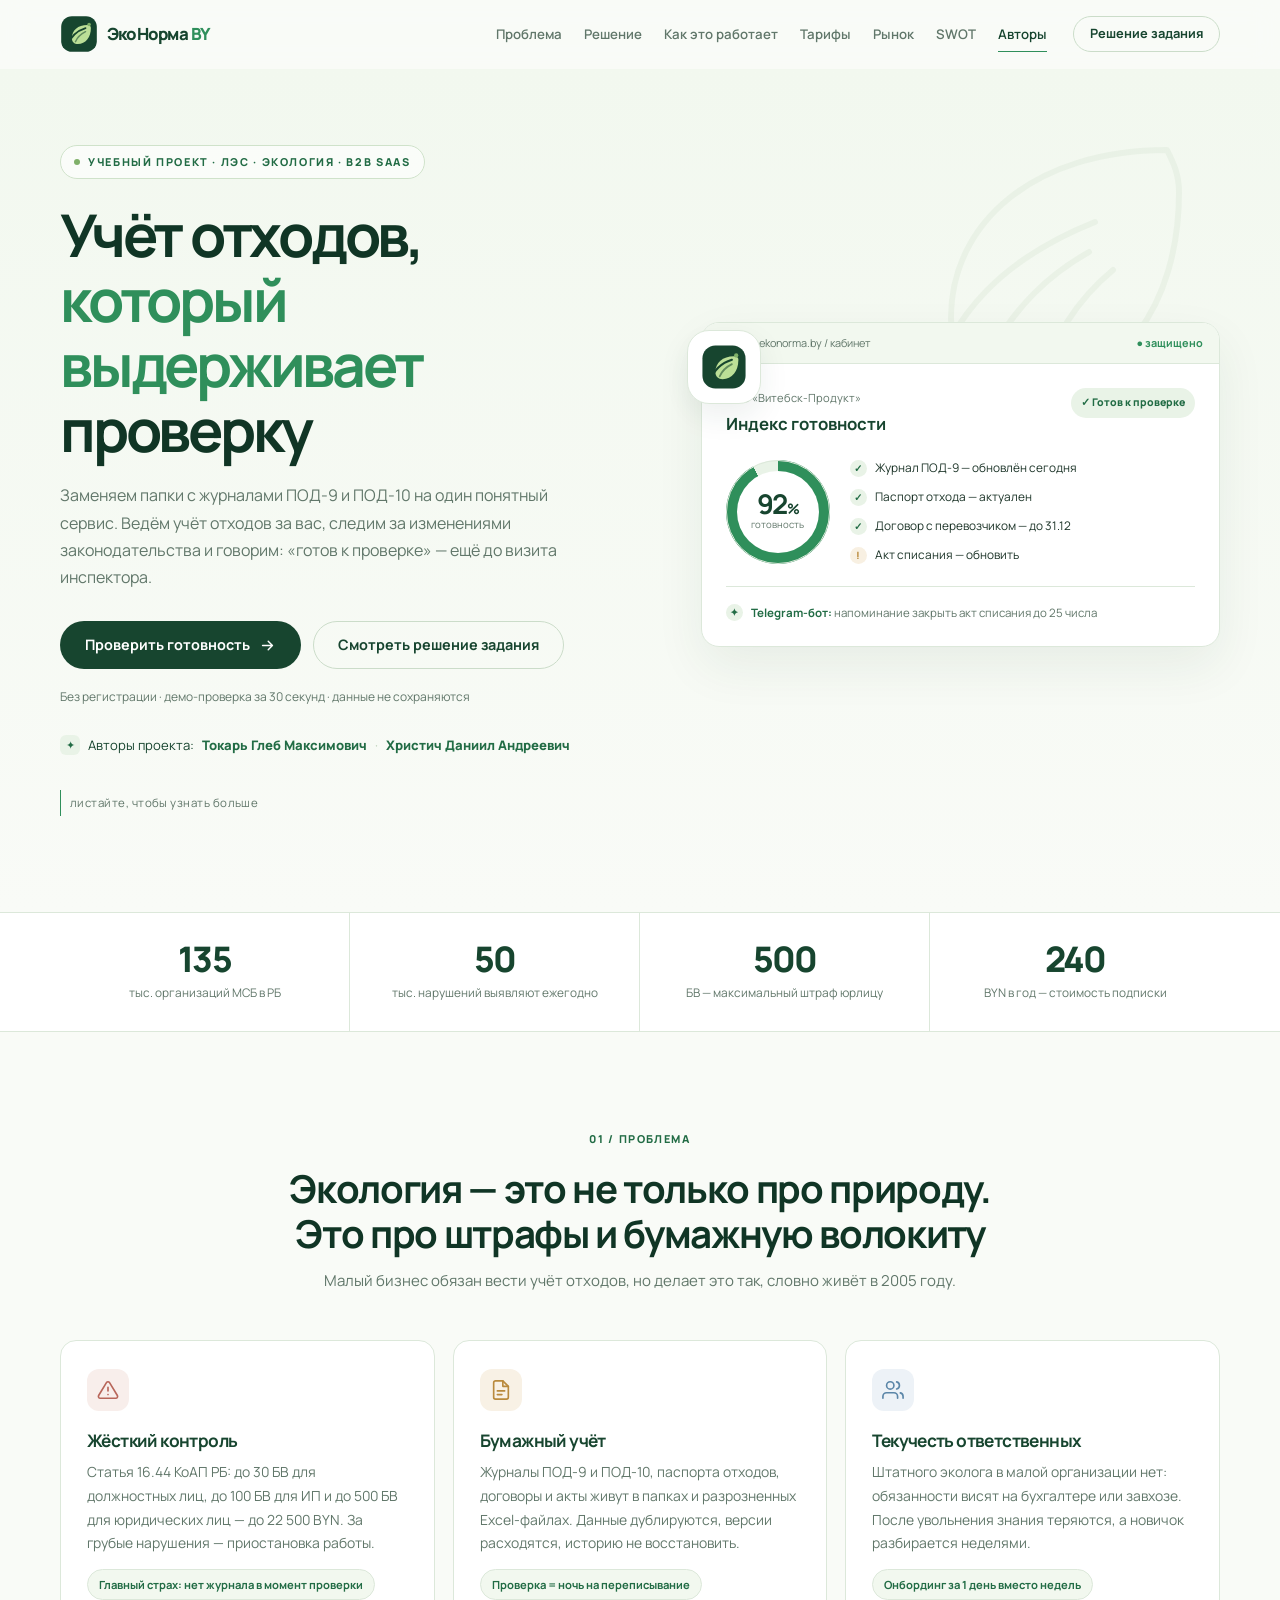
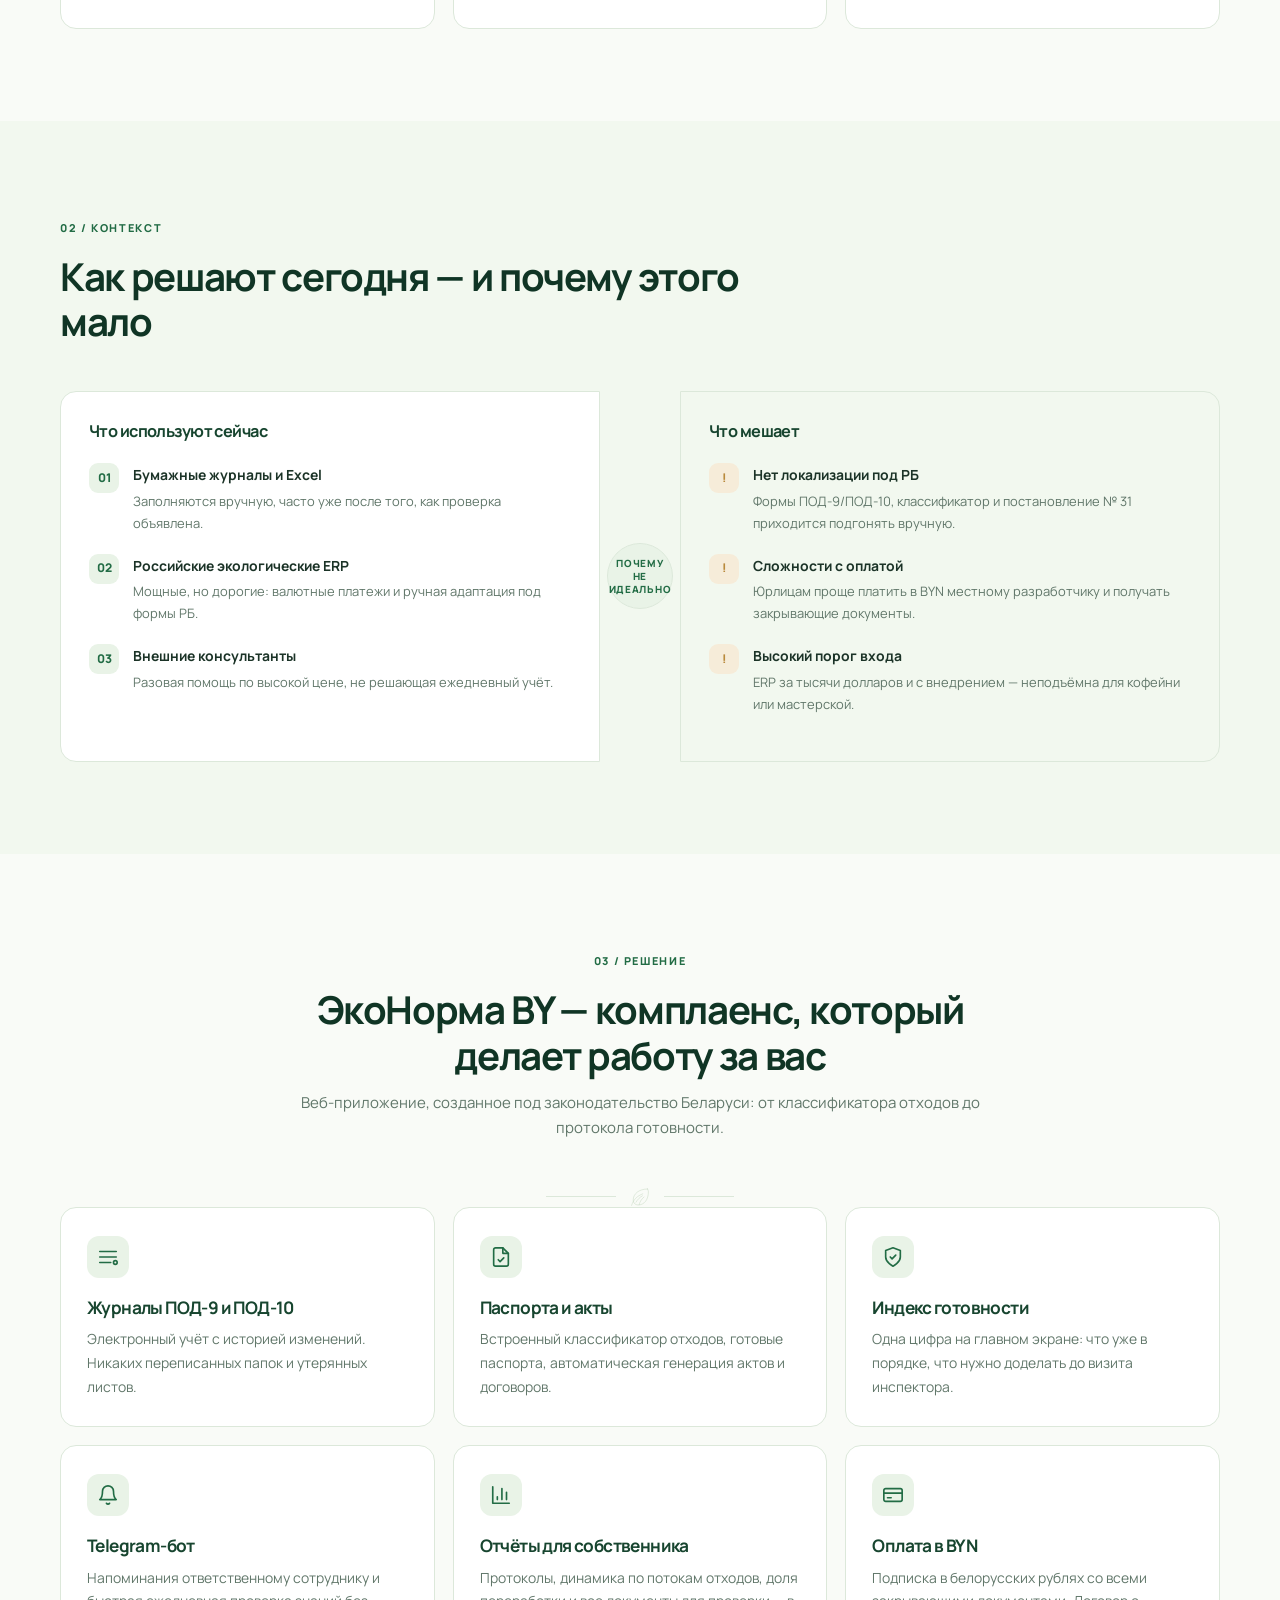
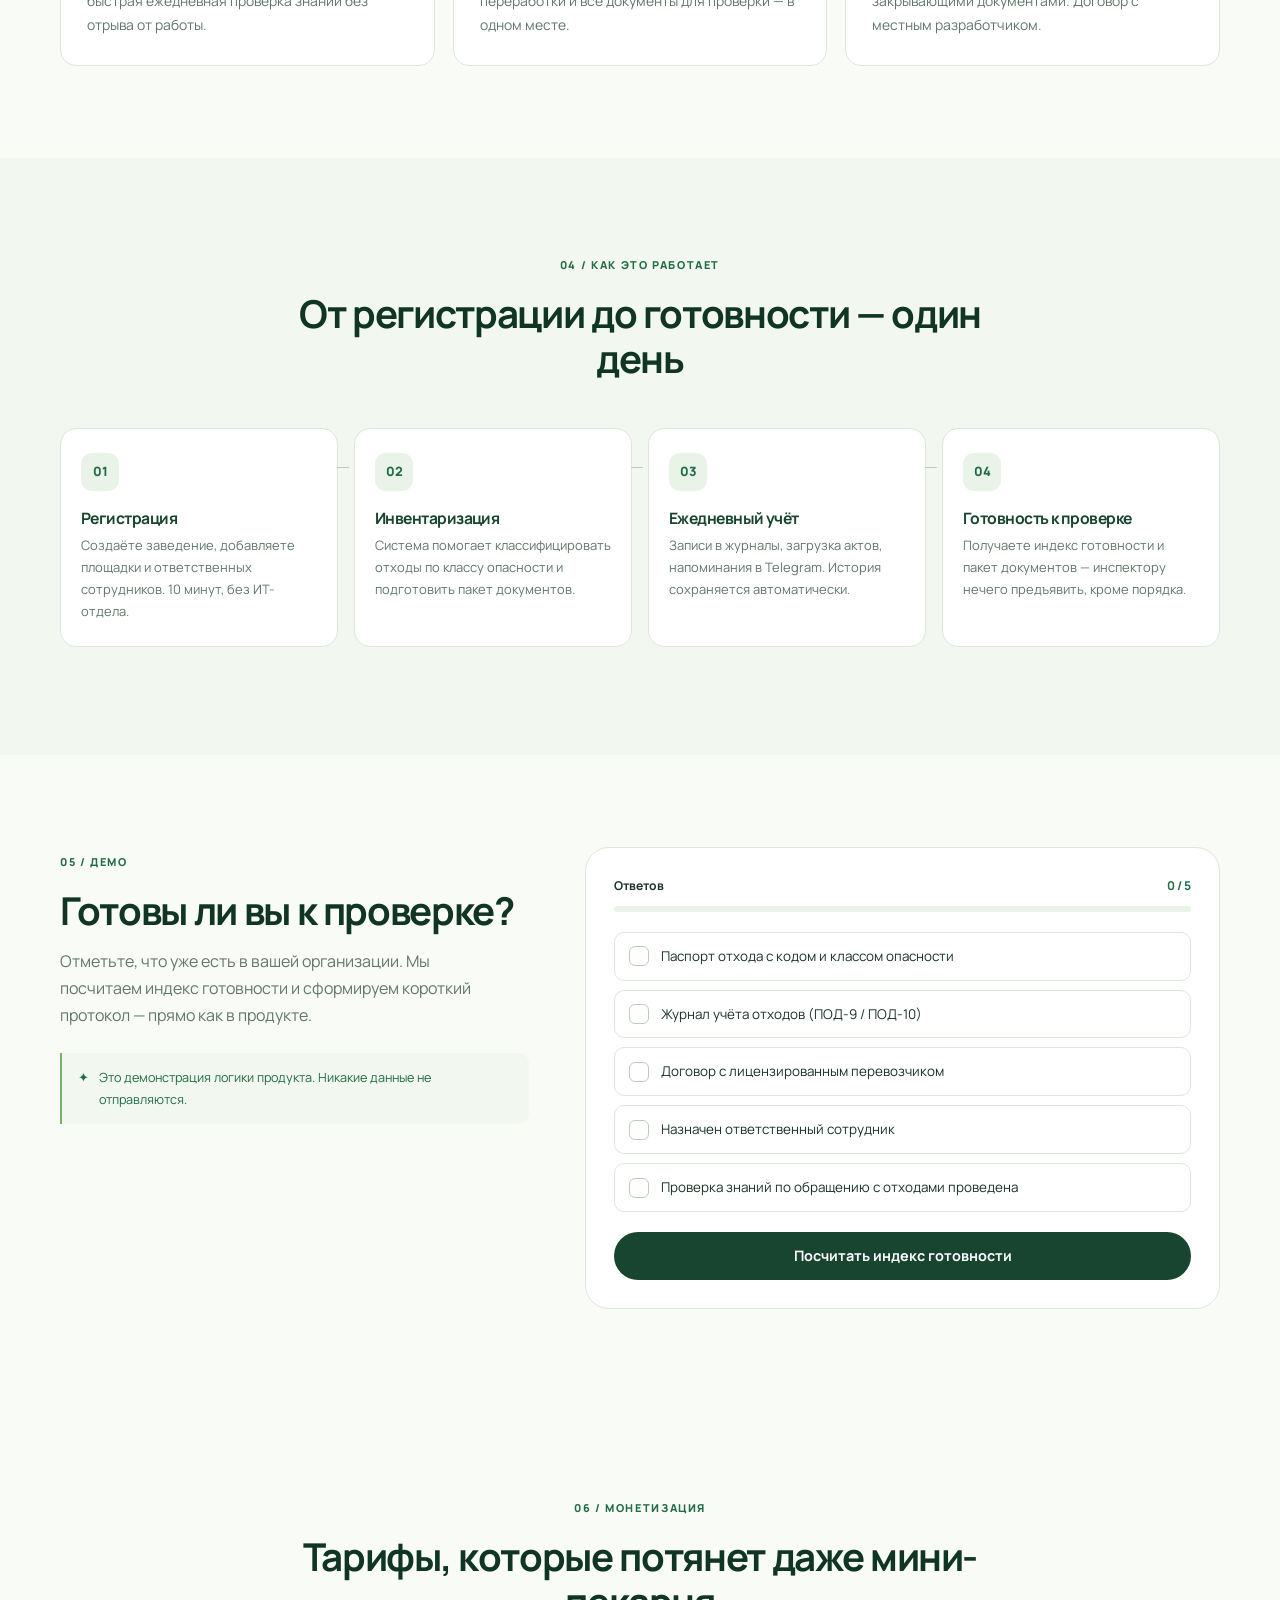
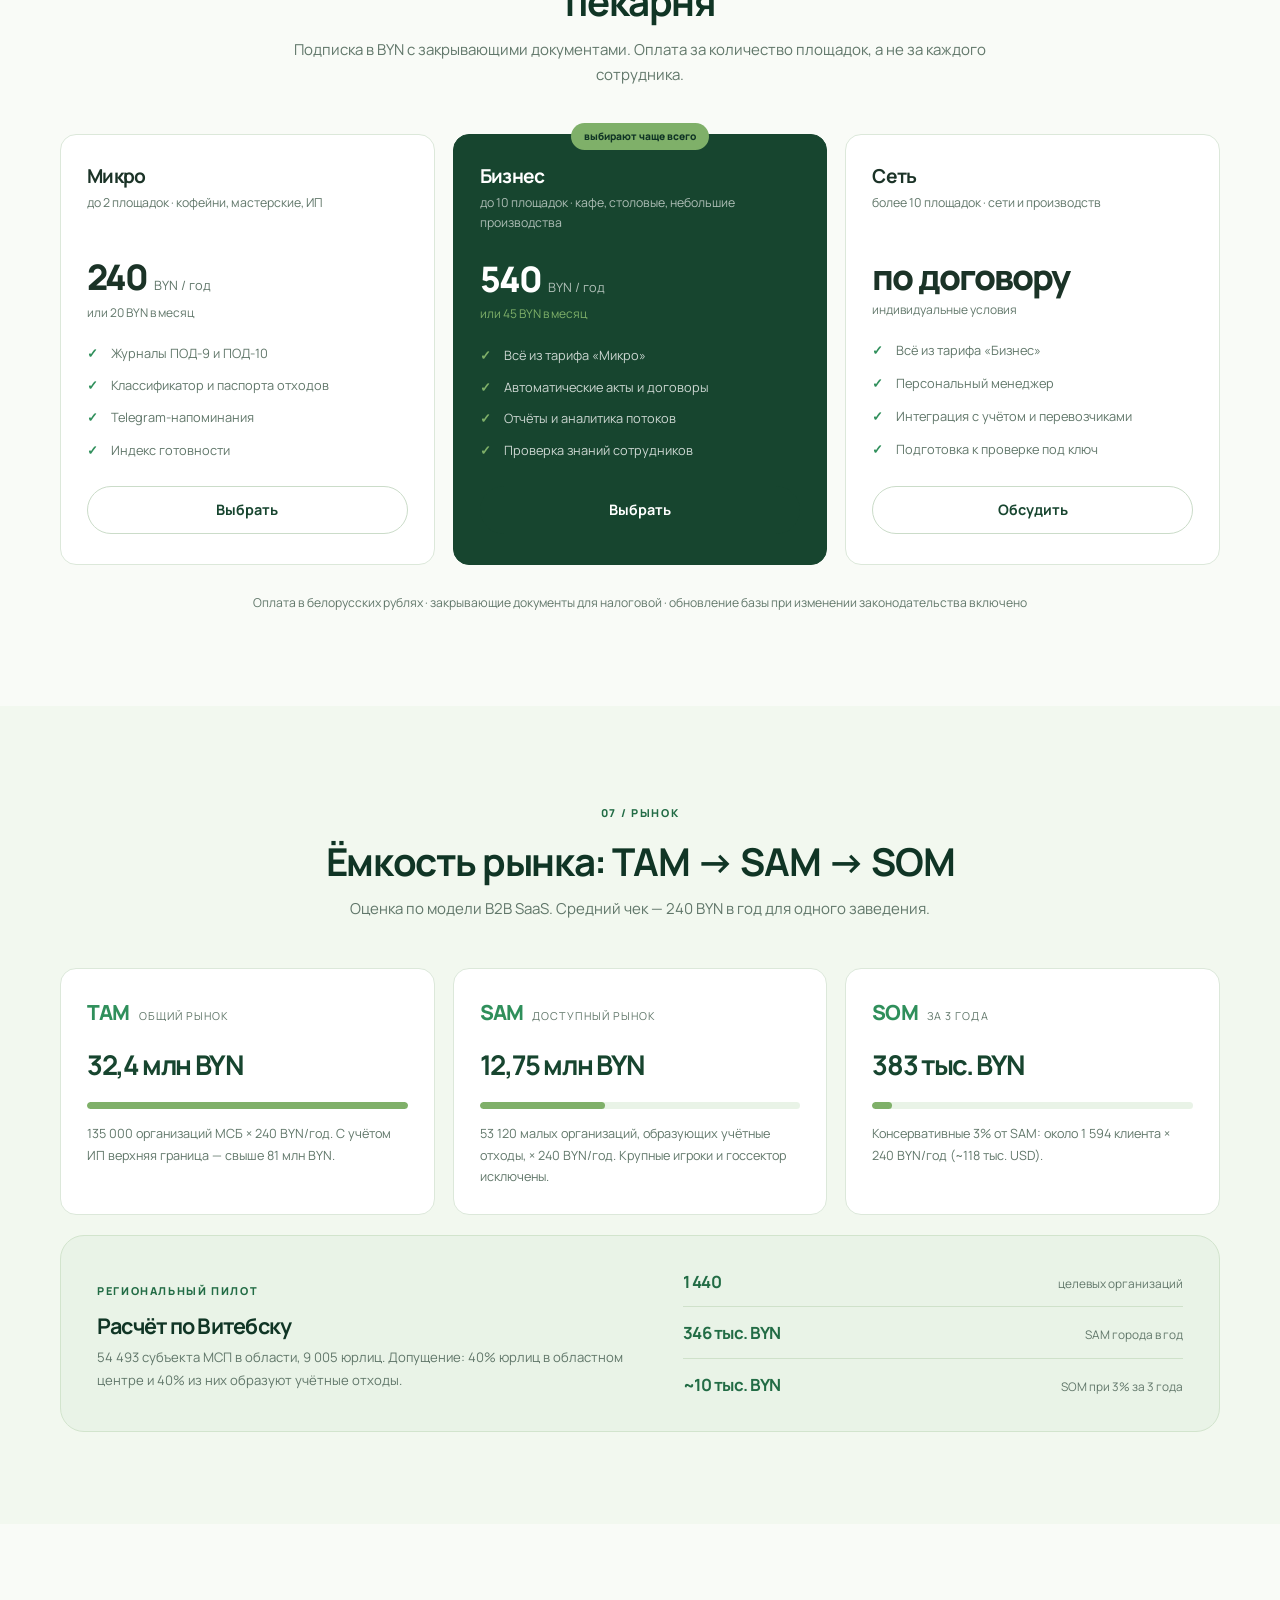
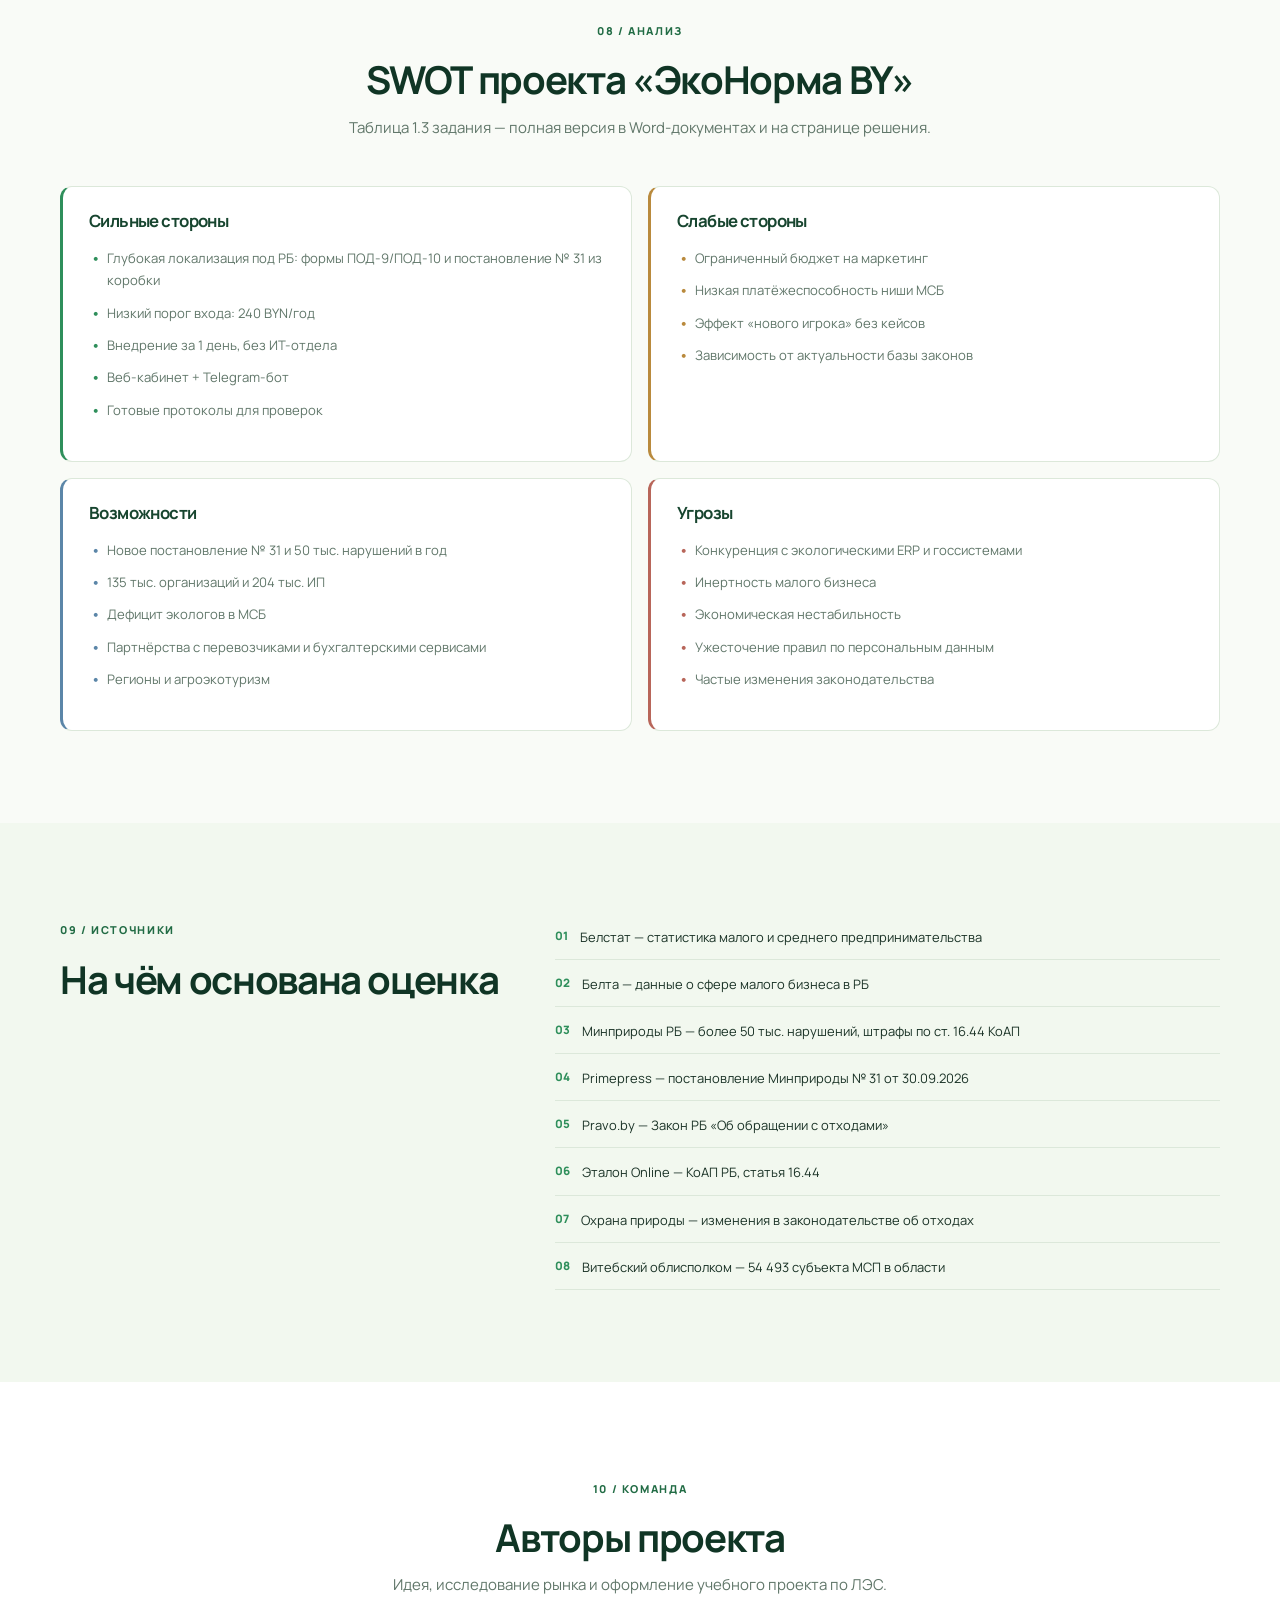
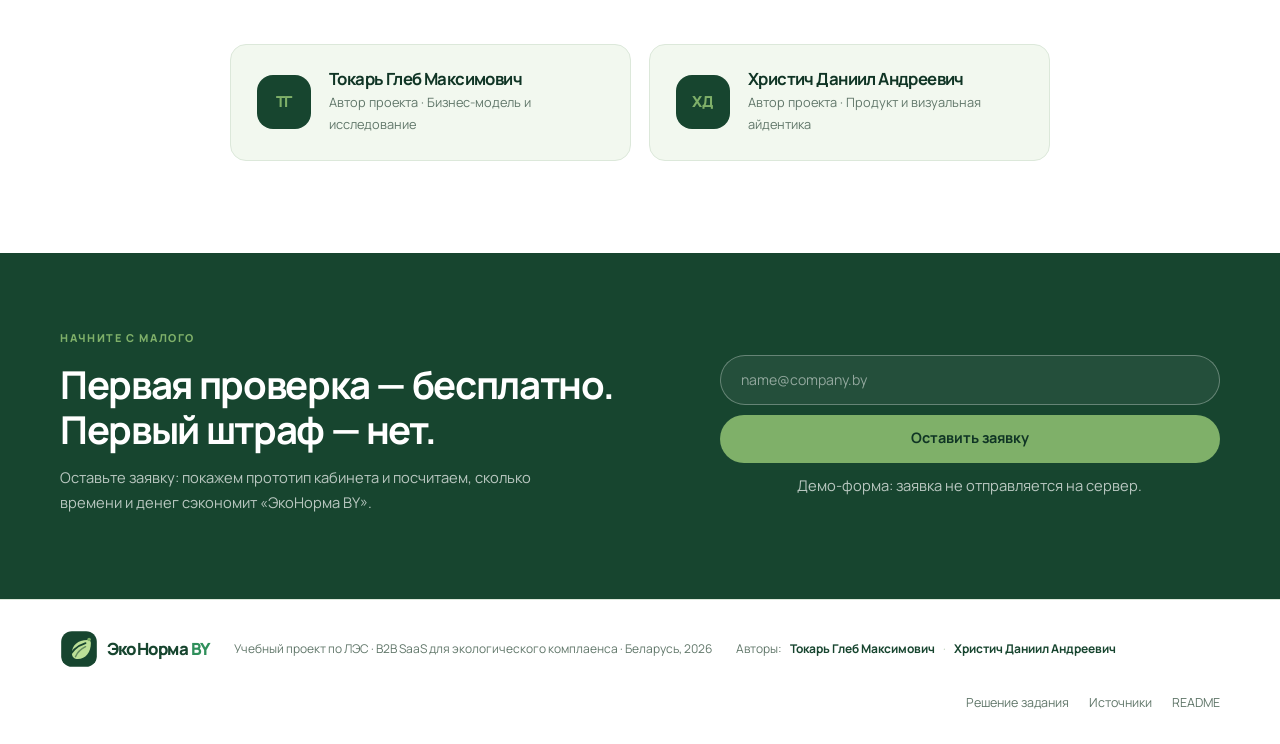
==== commit 3cc1e6ee: "Add distinctive logo identity, fix clipped hero art, add animations and prominent author blocks" ====
--- a/index.html
+++ b/index.html
@@ -9,7 +9,7 @@
   <meta property="og:description" content="Цифровой журнал учёта отходов, автоматические акты и индекс готовности к проверке для малого бизнеса Беларуси.">
   <meta property="og:type" content="website">
   <title>ЭкоНорма BY — учёт отходов, который выдерживает проверку</title>
-  <link rel="icon" href="data:image/svg+xml,%3Csvg xmlns='http://www.w3.org/2000/svg' viewBox='0 0 32 32'%3E%3Crect width='32' height='32' rx='9' fill='%230c2a22'/%3E%3Cpath d='M25 7C14 7 8 12 8 20a6 6 0 0 0 6 6c8 0 12-6 12-16 0-2-1-3-1-3z' fill='none' stroke='%23bdf25b' stroke-width='2'/%3E%3Cpath d='M5 27c2-6 6-9 13-11' fill='none' stroke='%23bdf25b' stroke-width='2'/%3E%3C/svg%3E">
+  <link rel="icon" href="assets/logo.svg" type="image/svg+xml">
   <link rel="preconnect" href="https://fonts.googleapis.com">
   <link rel="preconnect" href="https://fonts.gstatic.com" crossorigin>
   <link href="https://fonts.googleapis.com/css2?family=Manrope:wght@400;500;600;700;800&amp;display=swap" rel="stylesheet">
@@ -24,10 +24,7 @@
     <div class="container header-inner">
       <a class="brand" href="#top" aria-label="ЭкоНорма BY — на главную">
         <span class="brand-mark" aria-hidden="true">
-          <svg viewBox="0 0 24 24" fill="none" stroke="currentColor" stroke-width="1.8" stroke-linecap="round" stroke-linejoin="round">
-            <path d="M20 4C10 4 5 9 5 16a5 5 0 0 0 5 5c7 0 11-5 11-14 0-2-1-3-1-3z"/>
-            <path d="M3 21c2-6 6-9 13-11"/>
-          </svg>
+          <svg viewBox="0 0 64 64" role="img" aria-label="ЭкоНорма BY"><rect x="2" y="2" width="60" height="60" rx="18" fill="#17452f"/><path d="M46 17c-16 0-26 9-26 22 0 6 4 10 10 10 13 0 22-11 22-27 0-3-2-5-6-5z" fill="#bcdf97"/><path d="M13 51c5-15 14-24 30-29" fill="none" stroke="#17452f" stroke-width="3" stroke-linecap="round"/><path d="M26 45c3-7 9-13 17-17" fill="none" stroke="#17452f" stroke-width="2.4" stroke-linecap="round" opacity=".55"/><circle cx="49" cy="16" r="3" fill="#7fb069"/></svg>
         </span>
         <span class="brand-name">ЭкоНорма<span class="brand-suffix">BY</span></span>
       </a>
@@ -39,6 +36,7 @@
         <a href="#tariffs">Тарифы</a>
         <a href="#market">Рынок</a>
         <a href="#swot">SWOT</a>
+        <a href="#authors">Авторы</a>
       </nav>
 
       <div class="header-actions">
@@ -71,10 +69,12 @@
             <a class="btn btn-outline" href="reshenie.html">Смотреть решение задания</a>
           </div>
           <p class="hero-footnote">Без регистрации · демо-проверка за 30 секунд · данные не сохраняются</p>
-          <div class="author-line"><span>Авторы проекта:</span><b>Токарь Глеб Максимович</b><span class="sep">·</span><b>Христич Даниил Андреевич</b></div>
+          <div class="author-line"><span class="author-badge">✦</span><span>Авторы проекта:</span><b>Токарь Глеб Максимович</b><span class="sep">·</span><b>Христич Даниил Андреевич</b></div>
+          <div class="scroll-hint"><i></i> листайте, чтобы узнать больше</div>
         </div>
 
         <div class="hero-visual" aria-label="Пример личного кабинета">
+          <div class="hero-emblem" aria-hidden="true"><svg viewBox="0 0 64 64" role="img" aria-label="ЭкоНорма BY"><rect x="2" y="2" width="60" height="60" rx="18" fill="#17452f"/><path d="M46 17c-16 0-26 9-26 22 0 6 4 10 10 10 13 0 22-11 22-27 0-3-2-5-6-5z" fill="#bcdf97"/><path d="M13 51c5-15 14-24 30-29" fill="none" stroke="#17452f" stroke-width="3" stroke-linecap="round"/><path d="M26 45c3-7 9-13 17-17" fill="none" stroke="#17452f" stroke-width="2.4" stroke-linecap="round" opacity=".55"/><circle cx="49" cy="16" r="3" fill="#7fb069"/></svg></div>
           <div class="mock-window">
             <div class="mock-topbar">
               <div class="mock-dots"><i></i><i></i><i></i></div>
@@ -455,6 +455,27 @@
       </div>
     </section>
 
+    <!-- ================= AUTHORS ================= -->
+    <section class="section authors-section" id="authors">
+      <div class="container">
+        <div class="section-head">
+          <span class="kicker">10 / Команда</span>
+          <h2>Авторы проекта</h2>
+          <p>Идея, исследование рынка и оформление учебного проекта по ЛЭС.</p>
+        </div>
+        <div class="authors">
+          <article class="author-card reveal">
+            <span class="author-avatar">ТГ</span>
+            <div><h3>Токарь Глеб Максимович</h3><p>Автор проекта · Бизнес-модель и исследование</p></div>
+          </article>
+          <article class="author-card reveal">
+            <span class="author-avatar">ХД</span>
+            <div><h3>Христич Даниил Андреевич</h3><p>Автор проекта · Продукт и визуальная айдентика</p></div>
+          </article>
+        </div>
+      </div>
+    </section>
+
     <!-- ================= CTA ================= -->
     <section class="cta" id="cta">
       <div class="cta-glow" aria-hidden="true"></div>
@@ -479,7 +500,7 @@
     <div class="container footer-inner">
       <a class="brand" href="#top">
         <span class="brand-mark" aria-hidden="true">
-          <svg viewBox="0 0 24 24" fill="none" stroke="currentColor" stroke-width="1.8" stroke-linecap="round" stroke-linejoin="round"><path d="M20 4C10 4 5 9 5 16a5 5 0 0 0 5 5c7 0 11-5 11-14 0-2-1-3-1-3z"/><path d="M3 21c2-6 6-9 13-11"/></svg>
+          <svg viewBox="0 0 64 64" role="img" aria-label="ЭкоНорма BY"><rect x="2" y="2" width="60" height="60" rx="18" fill="#17452f"/><path d="M46 17c-16 0-26 9-26 22 0 6 4 10 10 10 13 0 22-11 22-27 0-3-2-5-6-5z" fill="#bcdf97"/><path d="M13 51c5-15 14-24 30-29" fill="none" stroke="#17452f" stroke-width="3" stroke-linecap="round"/><path d="M26 45c3-7 9-13 17-17" fill="none" stroke="#17452f" stroke-width="2.4" stroke-linecap="round" opacity=".55"/><circle cx="49" cy="16" r="3" fill="#7fb069"/></svg>
         </span>
         <span class="brand-name">ЭкоНорма<span class="brand-suffix">BY</span></span>
       </a>
--- a/assets/styles.css
+++ b/assets/styles.css
@@ -26,7 +26,7 @@
 
 *, *::before, *::after { box-sizing: border-box; }
 
-html { scroll-behavior: smooth; scroll-padding-top: 78px; }
+html { scroll-behavior: smooth; scroll-padding-top: 78px; overflow-x: clip; }
 
 body {
   margin: 0;
@@ -35,7 +35,7 @@
   background: var(--cream);
   line-height: 1.7;
   -webkit-font-smoothing: antialiased;
-  overflow-x: hidden;
+  overflow-x: clip;
 }
 
 img, svg { display: block; max-width: 100%; }
@@ -91,10 +91,14 @@
 .header-inner { display: flex; align-items: center; gap: 26px; min-height: 68px; }
 .brand { display: inline-flex; align-items: center; gap: 9px; flex: 0 0 auto; }
 .brand-mark {
-  width: 34px; height: 34px; border-radius: 10px; display: grid; place-items: center;
-  background: var(--mint); color: var(--green-dark);
-}
-.brand-mark svg { width: 21px; height: 21px; }
+  width: 38px; height: 38px; flex: 0 0 38px; display: grid; place-items: center;
+  border-radius: 12px; animation: logoIn .8s cubic-bezier(.2,.8,.2,1) both;
+}
+.brand-mark svg { width: 100%; height: 100%; }
+@keyframes logoIn {
+  from { opacity: 0; transform: scale(.72) rotate(-14deg); }
+  to { opacity: 1; transform: scale(1) rotate(0); }
+}
 .brand-name { font-size: 1.05rem; font-weight: 800; letter-spacing: -.045em; color: var(--forest); }
 .brand-suffix { color: var(--green); margin-left: 3px; }
 .nav { display: flex; align-items: center; gap: 22px; margin-left: auto; }
@@ -118,8 +122,15 @@
 /* ---------------- Leaf decorations ---------------- */
 .leaf-deco { position: absolute; pointer-events: none; color: var(--sage); opacity: .55; }
 .leaf-deco svg { width: 100%; height: 100%; }
-.leaf-hero { width: 420px; height: 420px; right: -60px; top: -70px; opacity: .28; transform: rotate(18deg); }
-.leaf-small { width: 90px; height: 90px; left: -32px; bottom: -30px; opacity: .35; transform: rotate(-25deg); }
+.leaf-hero {
+  width: 300px; height: 300px; right: 6%; top: 6%; opacity: .16;
+  transform-origin: 60% 70%; animation: leafSway 9s ease-in-out infinite;
+}
+.leaf-small { width: 90px; height: 90px; left: 2%; bottom: 4%; opacity: .3; transform: rotate(-25deg); }
+@keyframes leafSway {
+  0%, 100% { transform: rotate(10deg) translateY(0); }
+  50% { transform: rotate(15deg) translateY(-8px); }
+}
 .leaf-divider { display: flex; align-items: center; justify-content: center; gap: 14px; color: var(--sage); margin: 0 auto; }
 .leaf-divider::before, .leaf-divider::after { content: ""; height: 1px; width: 70px; background: var(--line); }
 .leaf-divider svg { width: 20px; height: 20px; }
@@ -131,6 +142,30 @@
   padding: 76px 0 88px;
   border-bottom: 1px solid var(--line);
 }
+.hero-emblem {
+  position: absolute; z-index: 3; width: 74px; height: 74px; left: -14px; top: 8px;
+  border-radius: 22px; background: var(--paper); border: 1px solid var(--line);
+  display: grid; place-items: center; box-shadow: 0 12px 30px rgba(23,69,47,.08);
+  animation: emblemFloat 6s ease-in-out infinite;
+}
+.hero-emblem svg { width: 46px; height: 46px; }
+@keyframes emblemFloat {
+  0%, 100% { transform: translateY(0) rotate(-3deg); }
+  50% { transform: translateY(-8px) rotate(3deg); }
+}
+.scroll-hint {
+  display: inline-flex; align-items: center; gap: 9px; margin-top: 34px;
+  font-size: .72rem; color: var(--muted); letter-spacing: .04em;
+}
+.scroll-hint i { display: block; width: 1px; height: 26px; background: var(--sage); position: relative; overflow: hidden; }
+.scroll-hint i::after {
+  content: ""; position: absolute; inset: 0; background: var(--green);
+  animation: scrollLine 2s ease-in-out infinite;
+}
+@keyframes scrollLine {
+  0% { transform: translateY(-100%); }
+  60%, 100% { transform: translateY(100%); }
+}
 .hero-grid {
   position: relative; z-index: 2; display: grid; grid-template-columns: 1fr .9fr;
   gap: 64px; align-items: center;
@@ -142,6 +177,16 @@
 }
 .eyebrow { padding: 7px 13px; border: 1px solid #cfe2ca; border-radius: 100px; background: rgba(255,255,255,.6); }
 .pulse { width: 6px; height: 6px; border-radius: 50%; background: var(--leaf); }
+.hero .eyebrow { animation: fadeUp .7s .05s both; }
+.hero h1 { animation: fadeUp .7s .14s both; }
+.hero-lead { animation: fadeUp .7s .22s both; }
+.hero-actions { animation: fadeUp .7s .3s both; }
+.hero-footnote, .hero .scroll-hint { animation: fadeUp .7s .38s both; }
+.hero-visual { animation: fadeUp .8s .2s both; }
+@keyframes fadeUp {
+  from { opacity: 0; transform: translateY(18px); }
+  to { opacity: 1; transform: translateY(0); }
+}
 .hero h1 {
   font-size: clamp(2.5rem, 4.6vw, 3.9rem); line-height: 1.1; margin: 24px 0 20px;
   color: var(--forest-deep); letter-spacing: -.055em;
@@ -156,6 +201,12 @@
 }
 .author-line b { color: var(--forest); font-weight: 700; }
 .author-line .sep { color: var(--sage); }
+.author-badge {
+  width: 20px; height: 20px; border-radius: 6px; display: inline-grid; place-items: center;
+  background: var(--mint); color: var(--green-dark); font-size: .7rem;
+}
+.hero .author-line { color: var(--forest); font-size: .82rem; }
+.hero .author-line b { color: var(--green-dark); font-weight: 800; }
 
 /* ---------------- Minimal dashboard mock ---------------- */
 .hero-visual { position: relative; }
@@ -181,8 +232,12 @@
 }
 .gauge-row { display: flex; align-items: center; gap: 20px; margin: 20px 0 0; }
 .gauge {
-  flex: 0 0 104px; height: 104px; border-radius: 50%; display: grid; place-items: center;
-  background: conic-gradient(var(--green) 0 92%, var(--mint) 92% 100%);
+  position: relative; flex: 0 0 104px; height: 104px; border-radius: 50%; display: grid; place-items: center;
+  background: conic-gradient(var(--green) calc(var(--gauge, 0) * 1%), var(--mint) 0);
+}
+.gauge::after {
+  content: ""; position: absolute; width: 104px; height: 104px; border-radius: 50%;
+  border: 1px solid var(--line); pointer-events: none;
 }
 .gauge-inner {
   width: 82px; height: 82px; border-radius: 50%; background: #fff; display: grid;
@@ -192,7 +247,15 @@
 .gauge-inner strong span { font-size: .9rem; }
 .gauge-inner small { font-size: .6rem; color: var(--muted); }
 .mock-list { flex: 1; display: grid; gap: 9px; margin: 0; font-size: .74rem; color: var(--ink); }
-.mock-list li { display: flex; align-items: center; gap: 8px; }
+.mock-list li { display: flex; align-items: center; gap: 8px; opacity: 0; animation: rowIn .5s forwards; }
+.mock-list li:nth-child(1) { animation-delay: .65s; }
+.mock-list li:nth-child(2) { animation-delay: .78s; }
+.mock-list li:nth-child(3) { animation-delay: .91s; }
+.mock-list li:nth-child(4) { animation-delay: 1.04s; }
+@keyframes rowIn {
+  from { opacity: 0; transform: translateX(10px); }
+  to { opacity: 1; transform: translateX(0); }
+}
 .mock-ok, .mock-warn {
   width: 17px; height: 17px; flex: 0 0 17px; border-radius: 50%; display: grid;
   place-items: center; font-size: .63rem; font-weight: 800;
@@ -393,6 +456,31 @@
 .sources-list li::before { content: "0" counter(src); color: var(--green); font-weight: 800; font-size: .72rem; }
 .sources-list a:hover { color: var(--green-dark); text-decoration: underline; text-underline-offset: 3px; }
 
+/* ---------------- Authors ---------------- */
+.authors-section { background: var(--paper); }
+.authors { display: grid; grid-template-columns: repeat(2, 1fr); gap: 18px; max-width: 820px; margin: 0 auto; }
+.author-card {
+  display: flex; align-items: center; gap: 18px; padding: 24px 26px;
+  background: var(--mint-2); border: 1px solid var(--line); border-radius: var(--radius);
+}
+.author-avatar {
+  flex: 0 0 54px; width: 54px; height: 54px; border-radius: 16px;
+  display: grid; place-items: center; background: var(--forest); color: var(--leaf);
+  font-weight: 800; font-size: .95rem; letter-spacing: -.03em;
+}
+.author-card h3 { font-size: 1.05rem; margin: 0 0 4px; color: var(--forest-deep); }
+.author-card p { margin: 0; font-size: .8rem; color: var(--muted); }
+.authors-inline { display: grid; grid-template-columns: repeat(2, 1fr); gap: 12px; margin: 22px 0 6px; }
+.authors-inline > div {
+  display: grid; grid-template-columns: 42px 1fr; grid-template-rows: auto auto;
+  column-gap: 12px; align-items: center; padding: 12px 14px;
+  background: rgba(255,255,255,.65); border: 1px solid #c9ddc5; border-radius: 12px;
+}
+.authors-inline .author-avatar { grid-row: 1 / 3; flex-basis: 42px; width: 42px; height: 42px; border-radius: 12px; font-size: .78rem; }
+.authors-inline strong { font-size: .83rem; color: var(--forest-deep); }
+.authors-inline small { font-size: .7rem; color: var(--muted); }
+.author-line-strong { color: var(--forest); font-size: .82rem; }
+
 /* ---------------- CTA ---------------- */
 .cta { background: var(--forest); color: #fff; padding: 70px 0; }
 .cta-inner { display: grid; grid-template-columns: 1.1fr .9fr; gap: 48px; align-items: center; }
@@ -422,6 +510,18 @@
 /* ---------------- Reveal ---------------- */
 .js .reveal { opacity: 0; transform: translateY(16px); transition: opacity .55s ease, transform .55s ease; }
 .js .reveal.visible { opacity: 1; transform: none; }
+.js .cards .reveal:nth-child(2),
+.js .steps .reveal:nth-child(2),
+.js .market-grid .reveal:nth-child(2),
+.js .tariffs .reveal:nth-child(2),
+.js .swot-grid .reveal:nth-child(2) { transition-delay: .08s; }
+.js .cards .reveal:nth-child(3),
+.js .steps .reveal:nth-child(3),
+.js .market-grid .reveal:nth-child(3),
+.js .tariffs .reveal:nth-child(3),
+.js .swot-grid .reveal:nth-child(3) { transition-delay: .16s; }
+.js .steps .reveal:nth-child(4),
+.js .swot-grid .reveal:nth-child(4) { transition-delay: .24s; }
 
 /* ---------------- Solution page ---------------- */
 .solution-hero { padding: 48px 0 0; }
@@ -488,8 +588,9 @@
   .hero-lead { margin-inline: auto; }
   .hero-actions, .eyebrow, .author-line { justify-content: center; }
   .hero-visual { max-width: 540px; margin-inline: auto; width: 100%; }
-  .leaf-hero { opacity: .16; }
-  .cards-3, .market-grid, .tariffs { grid-template-columns: repeat(2, 1fr); }
+  .leaf-hero { opacity: .12; }
+  .hero-emblem { left: 0; width: 62px; height: 62px; }
+  .cards-3, .market-grid, .tariffs, .authors, .authors-inline { grid-template-columns: repeat(2, 1fr); }
   .compare { grid-template-columns: 1fr; gap: 12px; }
   .compare-col:first-child, .compare-col-accent { border-radius: var(--radius); }
   .compare-divider { min-height: 50px; }
@@ -507,7 +608,7 @@
   .stats-grid { grid-template-columns: repeat(2, 1fr); }
   .stat:nth-child(2) { border-right: 0; }
   .stat:nth-child(-n+2) { border-bottom: 1px solid var(--line); }
-  .cards-3, .market-grid, .tariffs, .swot-grid, .steps { grid-template-columns: 1fr; }
+  .cards-3, .market-grid, .tariffs, .swot-grid, .steps, .authors, .authors-inline { grid-template-columns: 1fr; }
   .steps { gap: 12px; }
   .step::after { display: none !important; }
   .demo-panel { padding: 22px; }
@@ -521,6 +622,7 @@
   .brand-name { font-size: .95rem; }
   .header-actions .btn-ghost { display: none; }
   .hero h1 { font-size: 2rem; }
+  .hero-emblem { display: none; }
   .mock-body { padding: 16px; }
   .gauge-row { gap: 12px; }
   .gauge { flex-basis: 90px; height: 90px; }
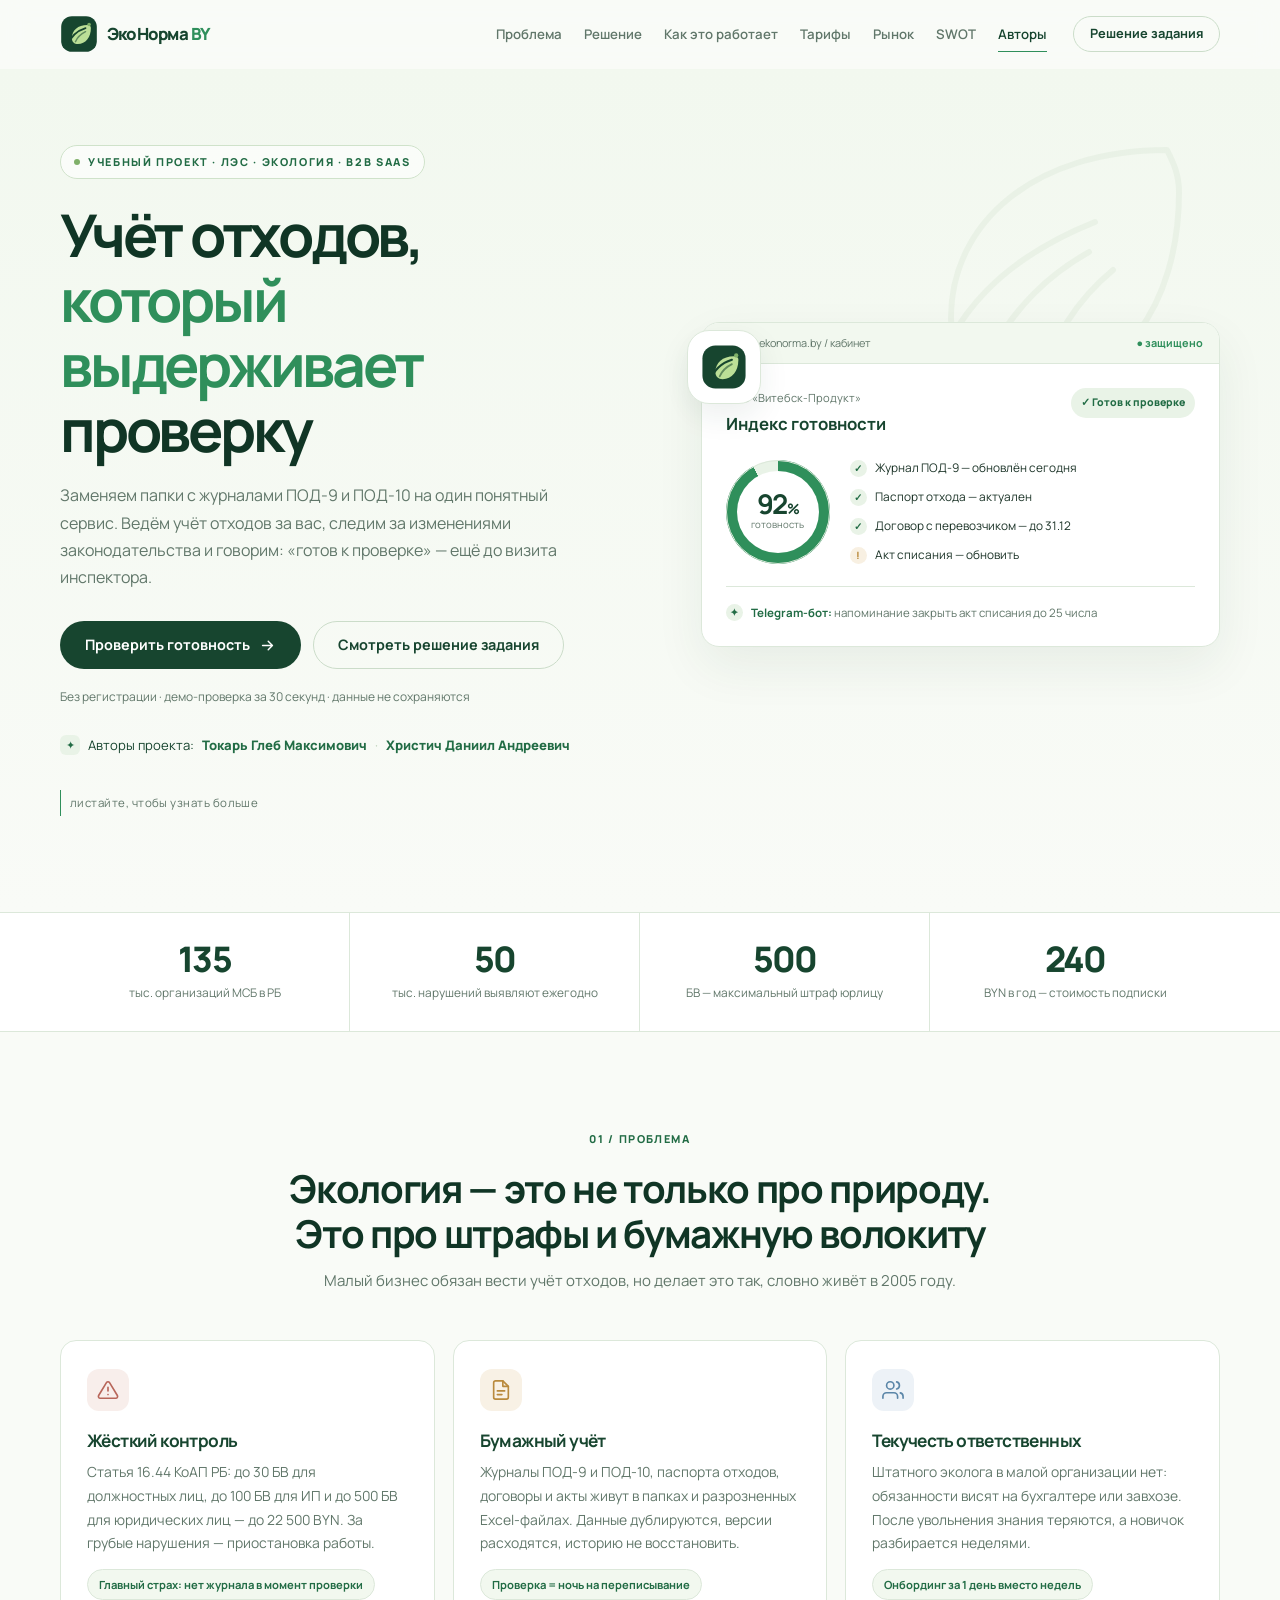
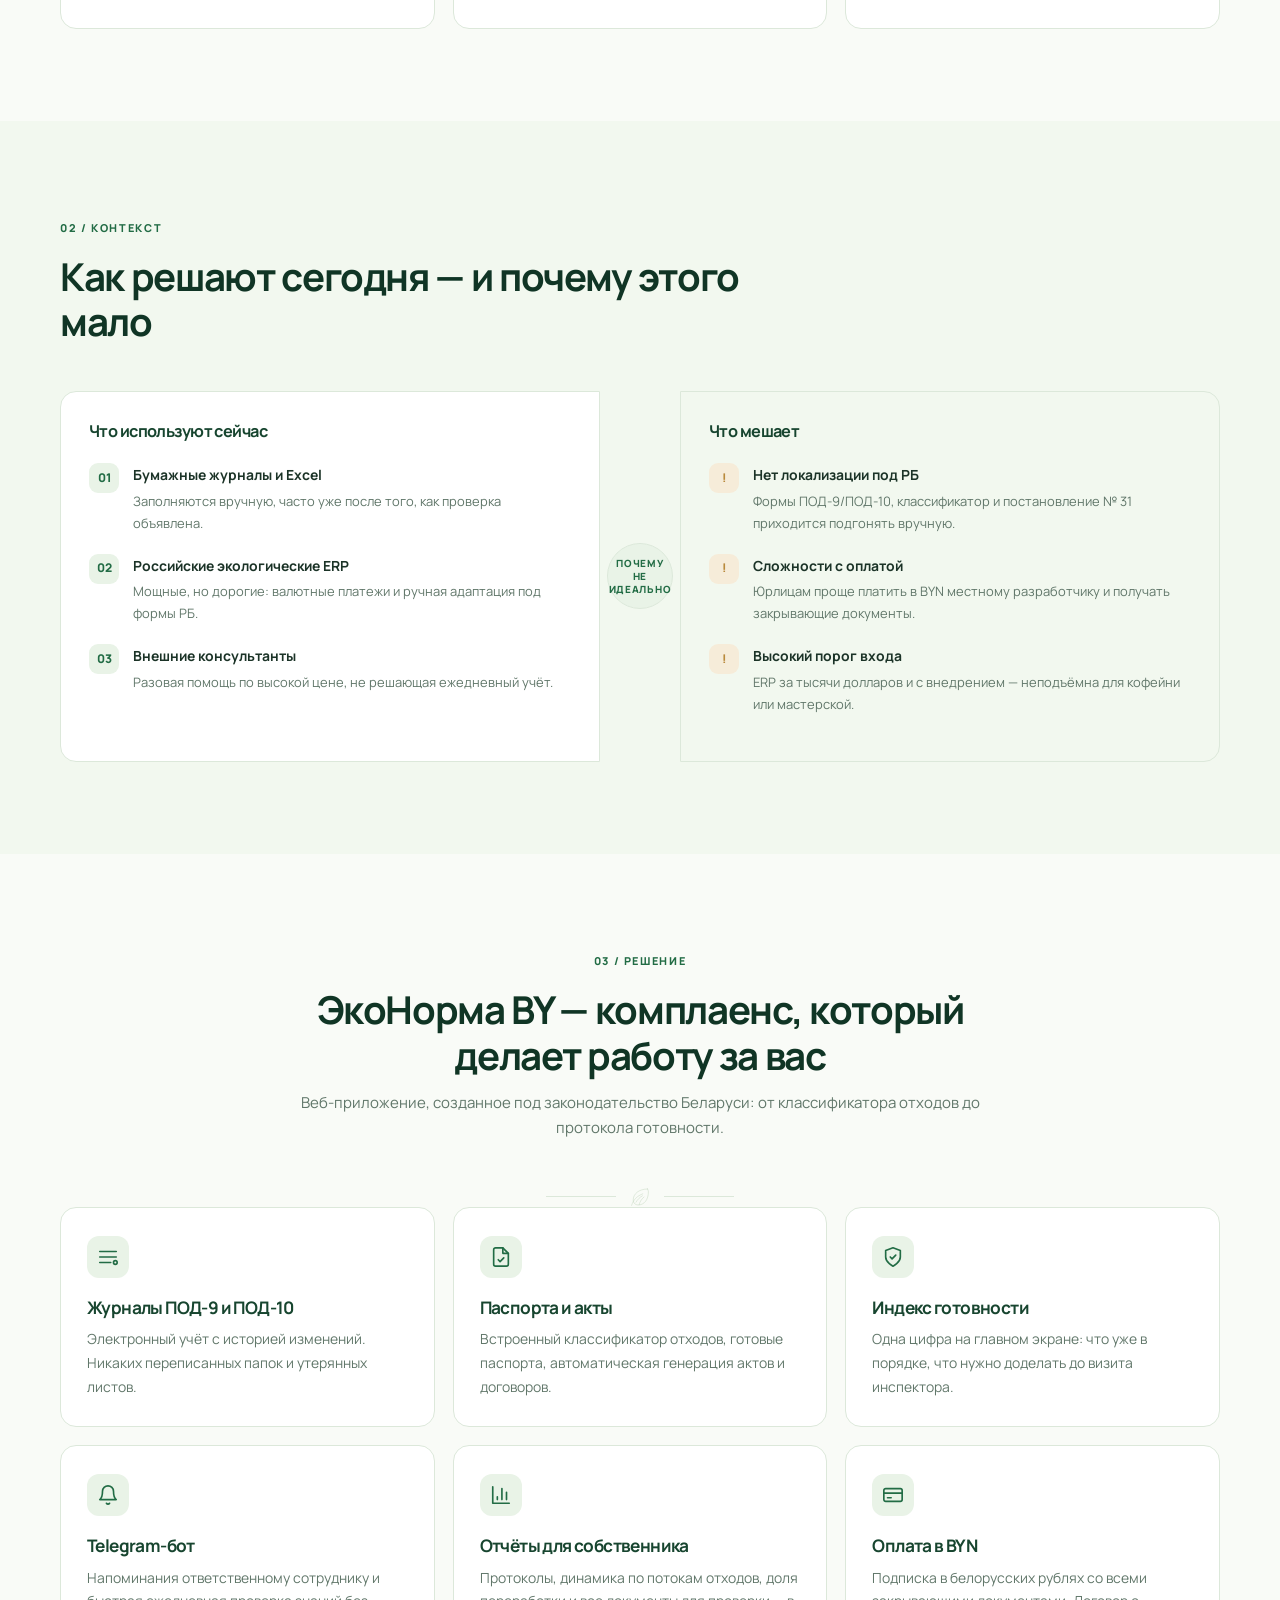
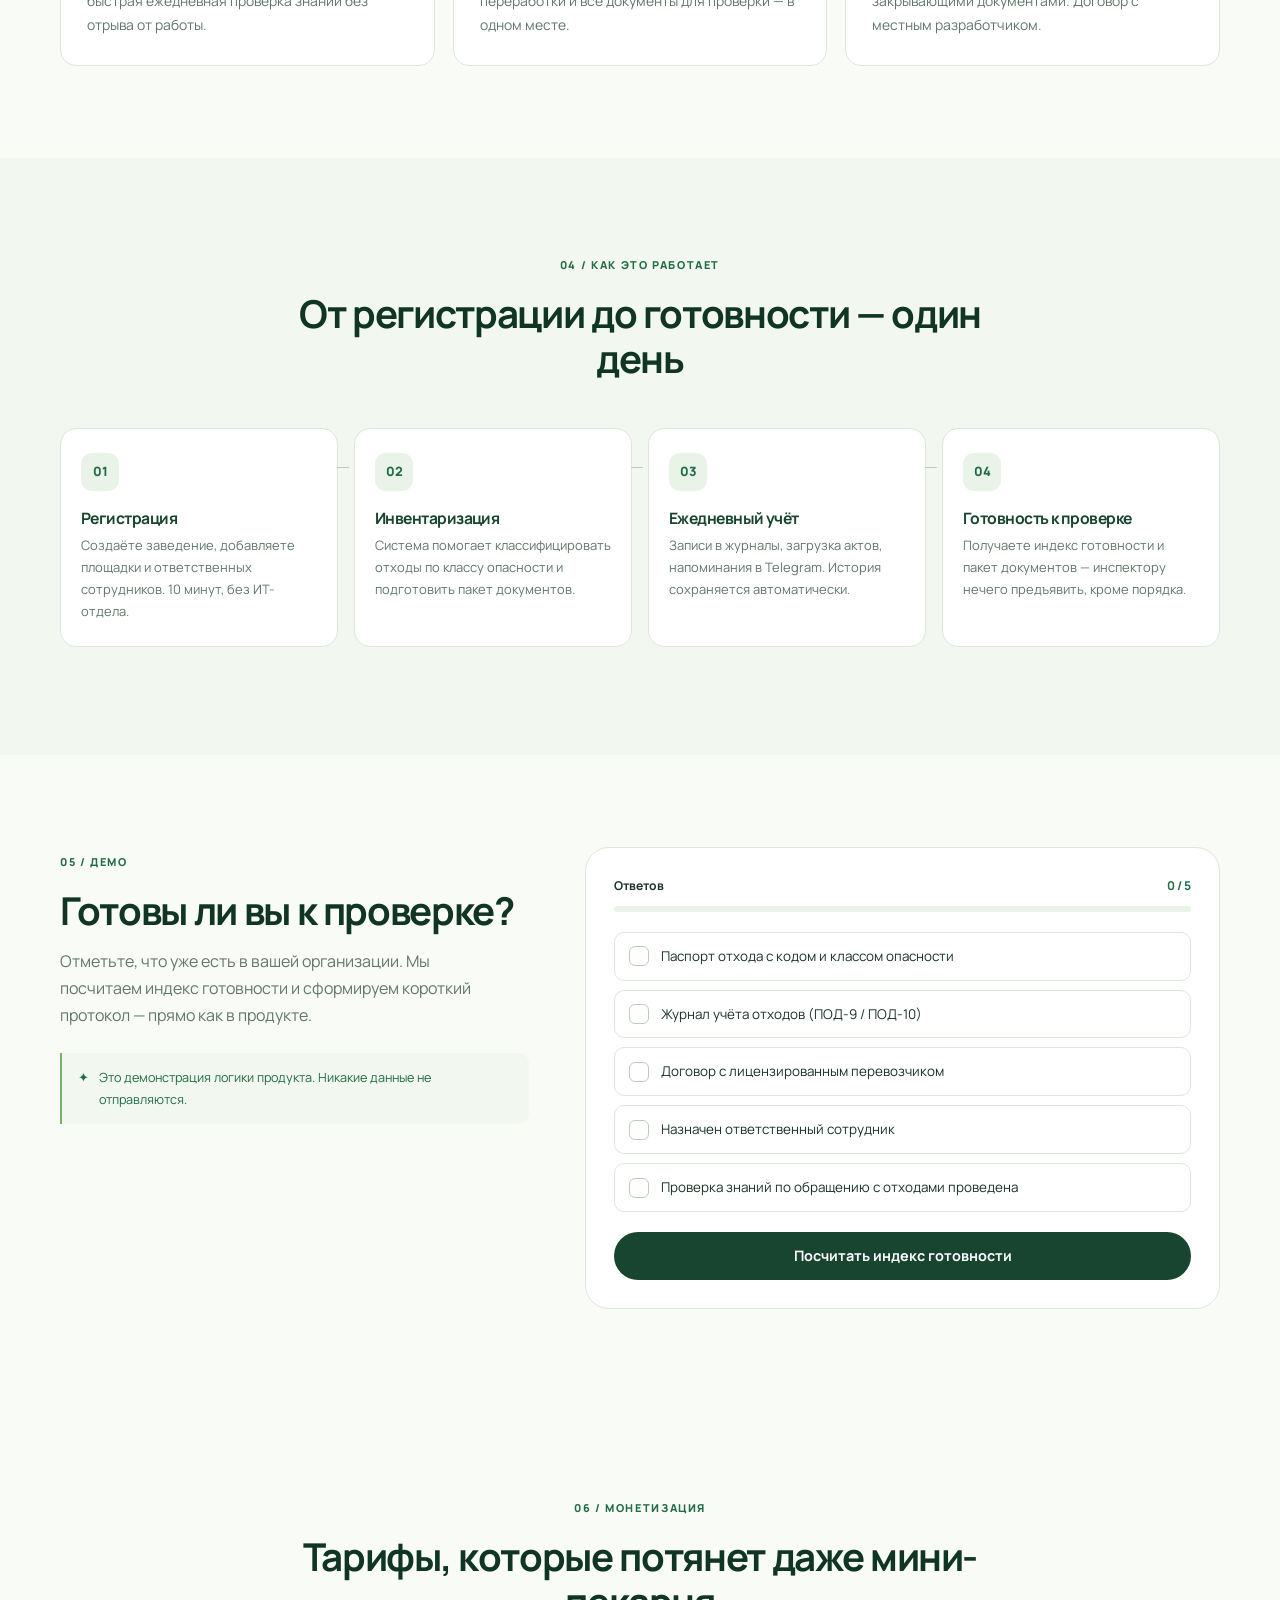
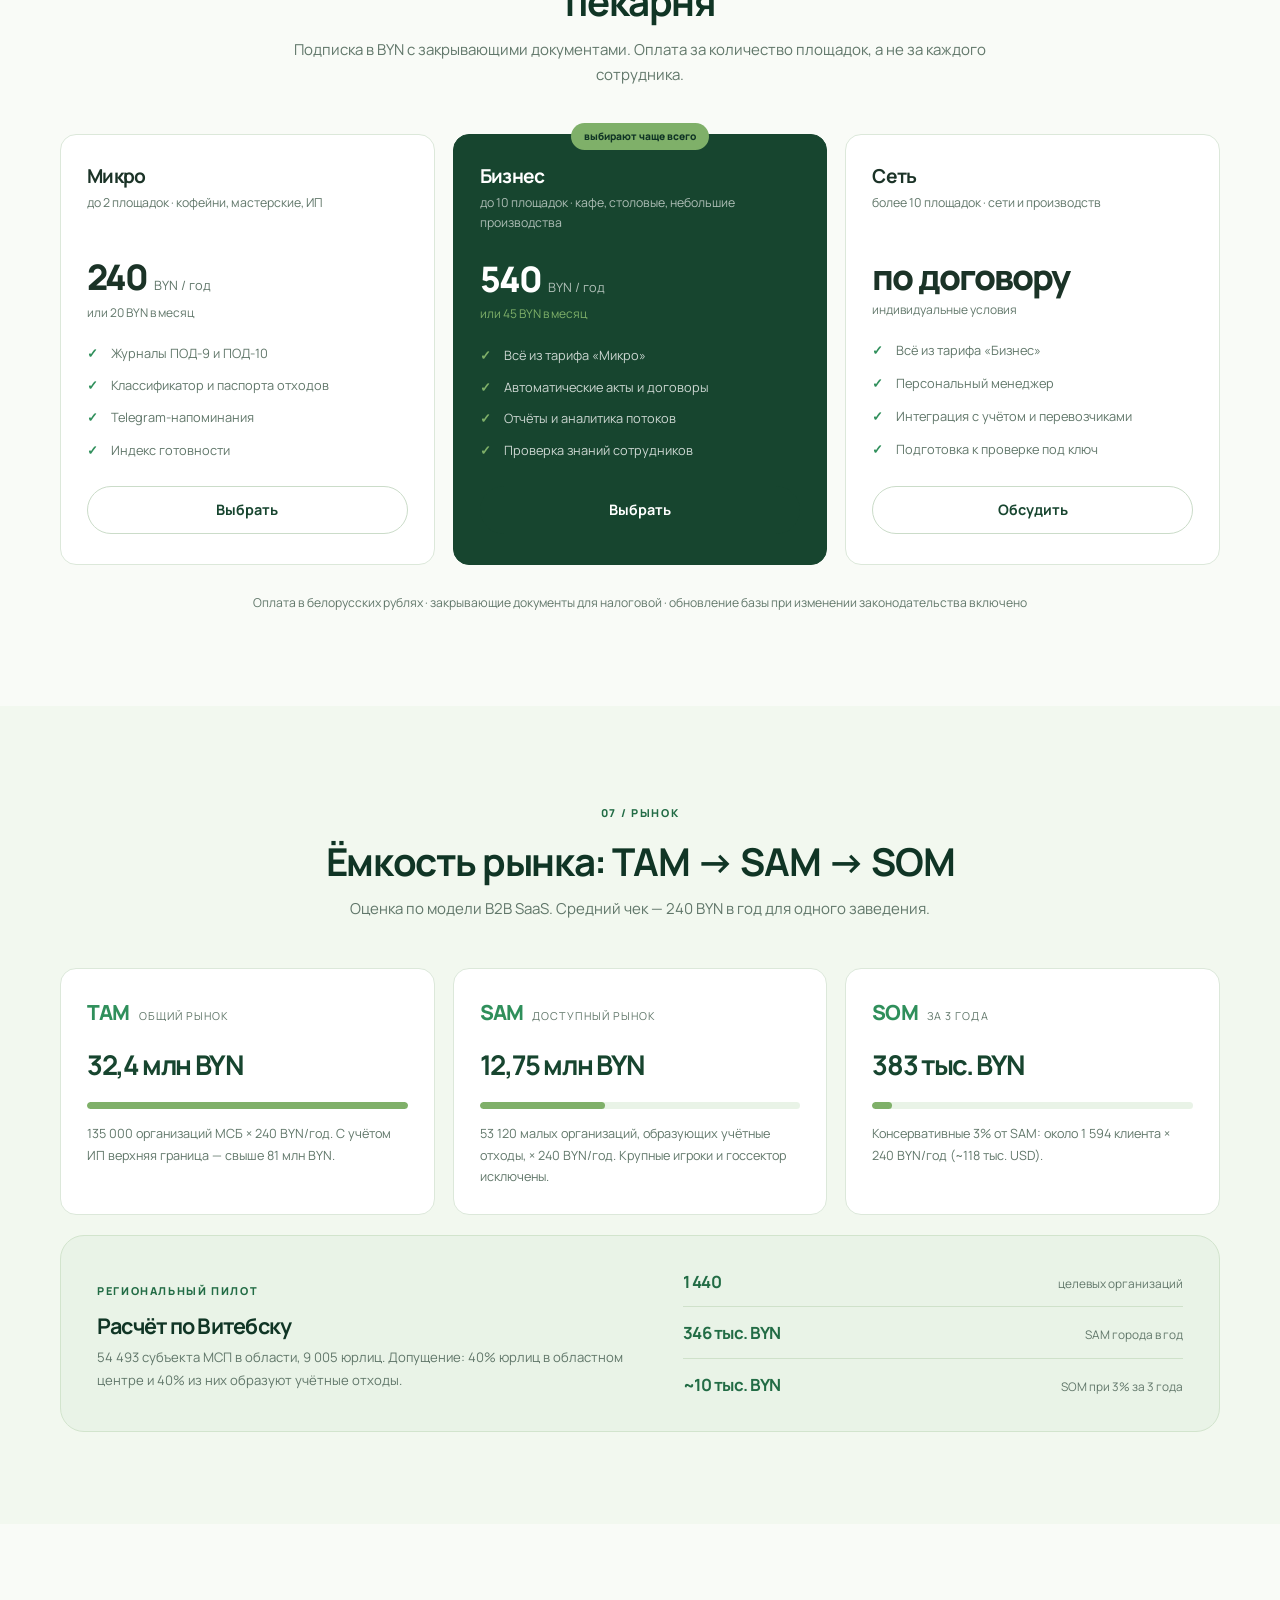
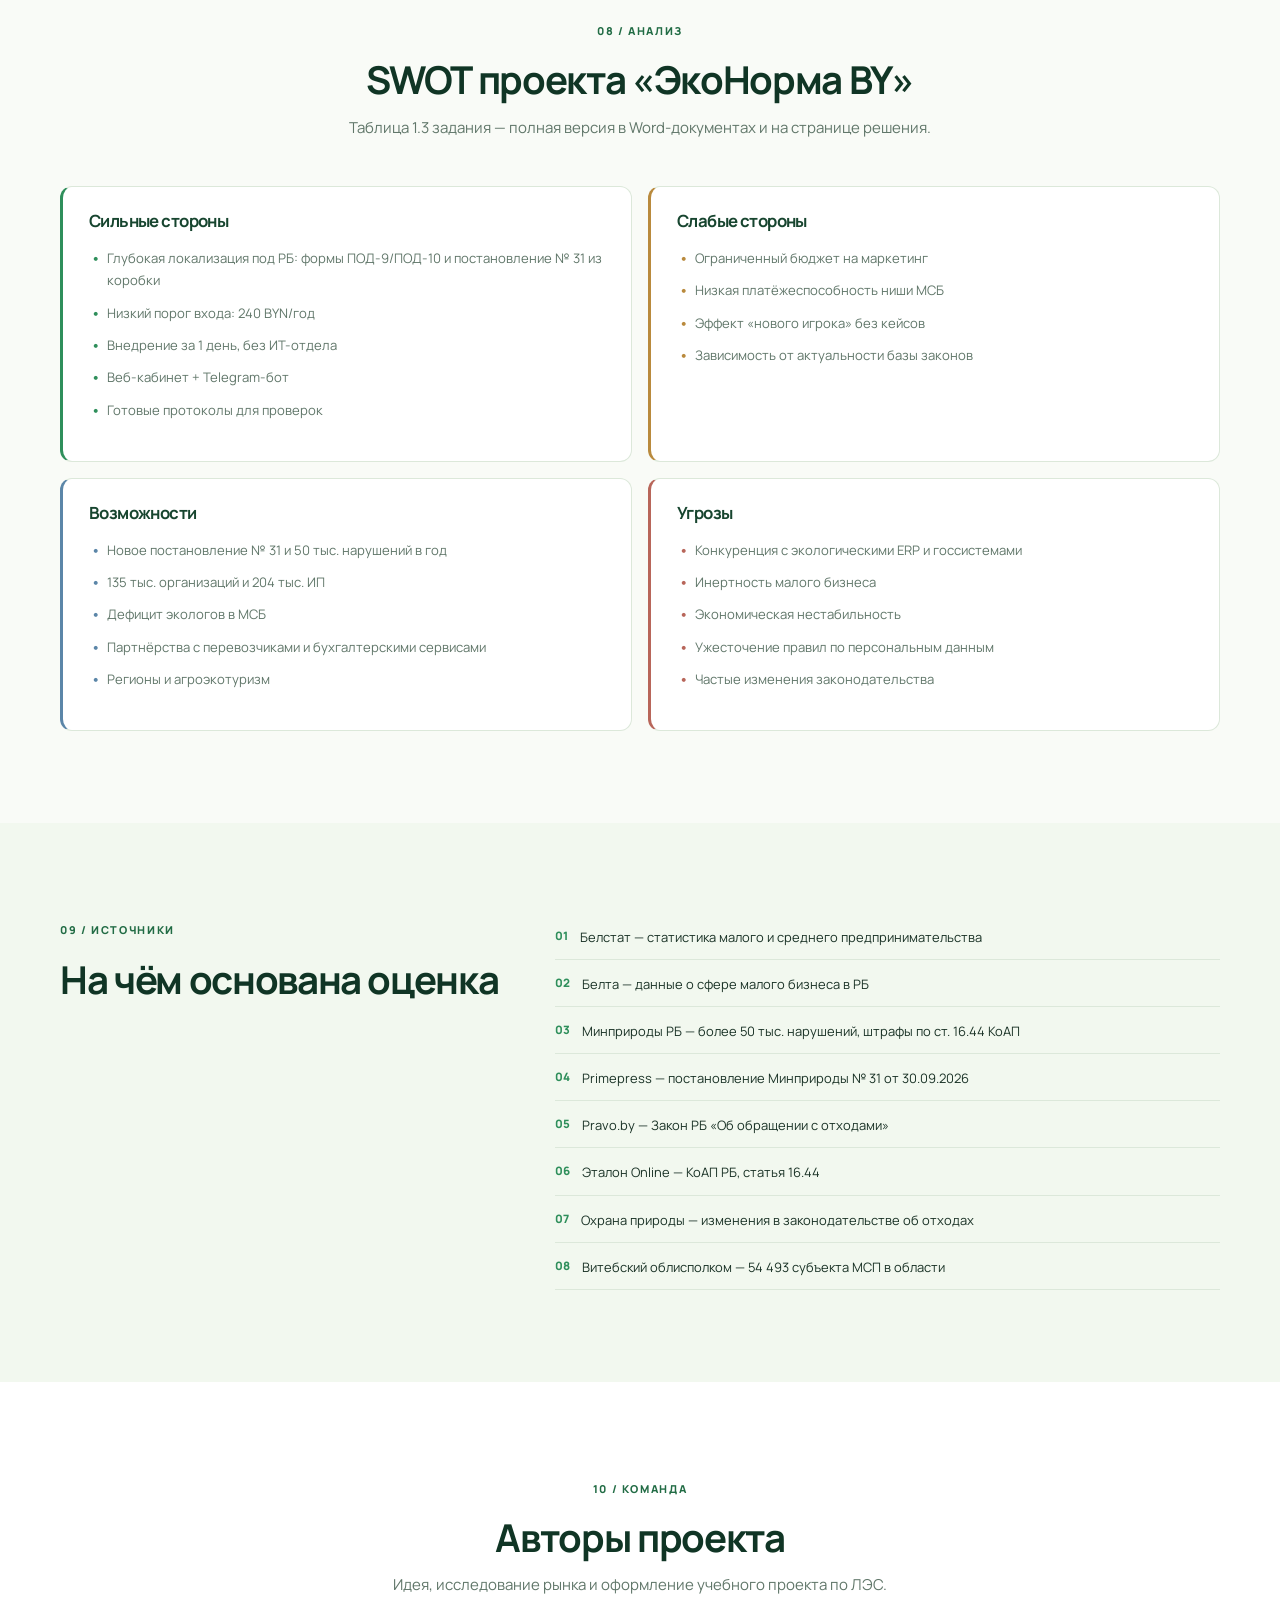
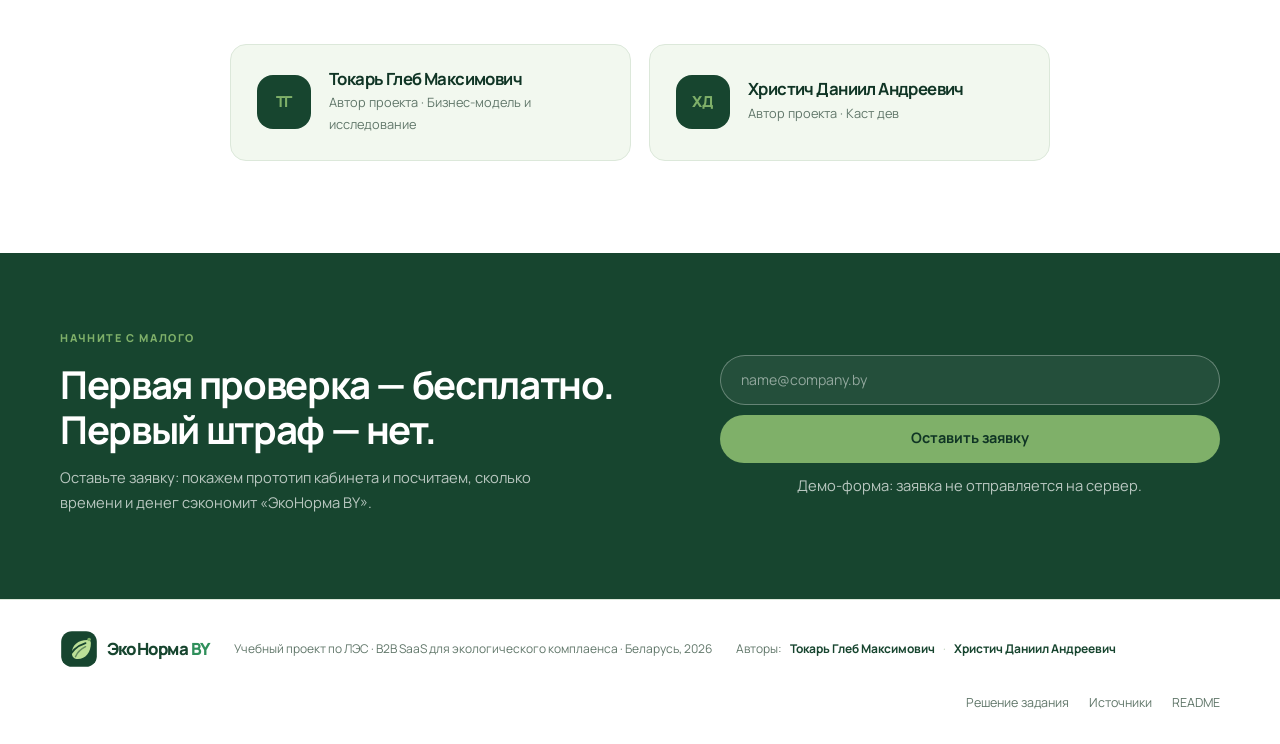
==== commit d6d89425: "Update author role to custdev" ====
--- a/index.html
+++ b/index.html
@@ -470,7 +470,7 @@
           </article>
           <article class="author-card reveal">
             <span class="author-avatar">ХД</span>
-            <div><h3>Христич Даниил Андреевич</h3><p>Автор проекта · Продукт и визуальная айдентика</p></div>
+            <div><h3>Христич Даниил Андреевич</h3><p>Автор проекта · Каст дев</p></div>
           </article>
         </div>
       </div>
